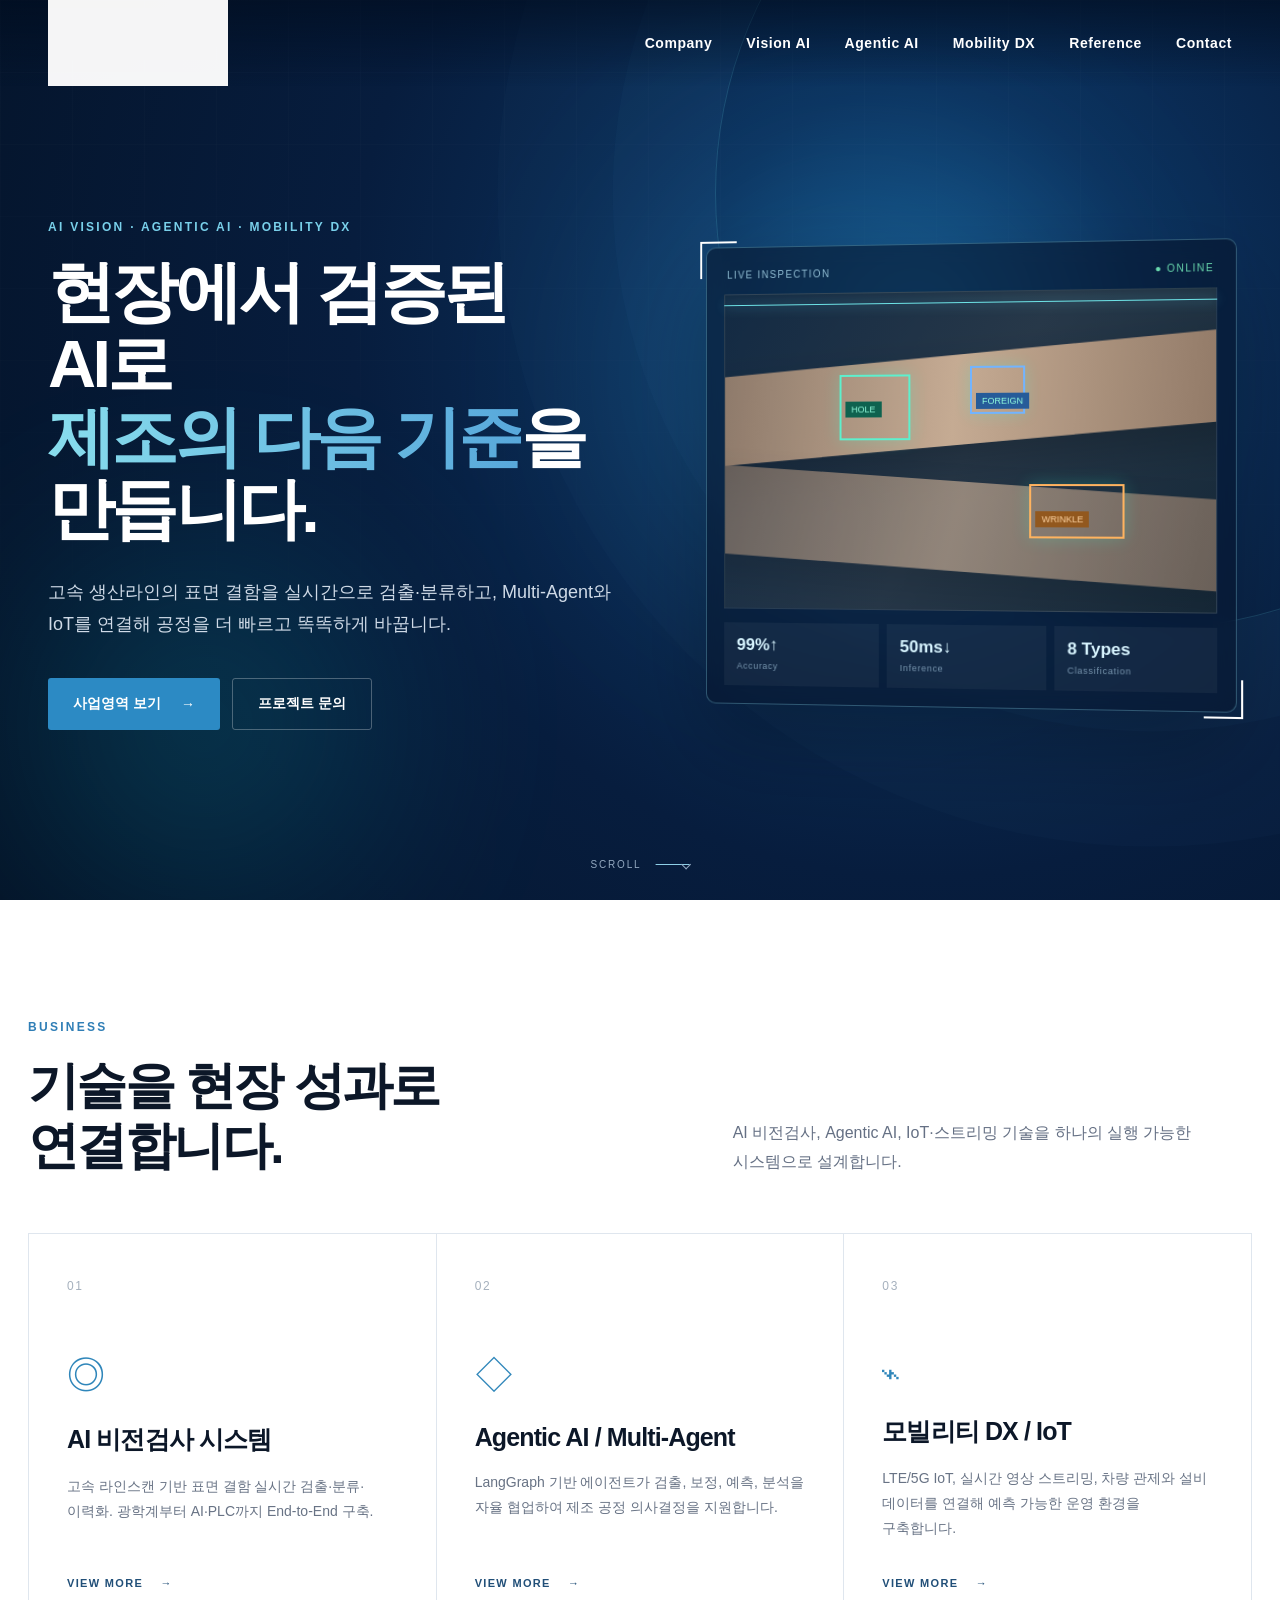
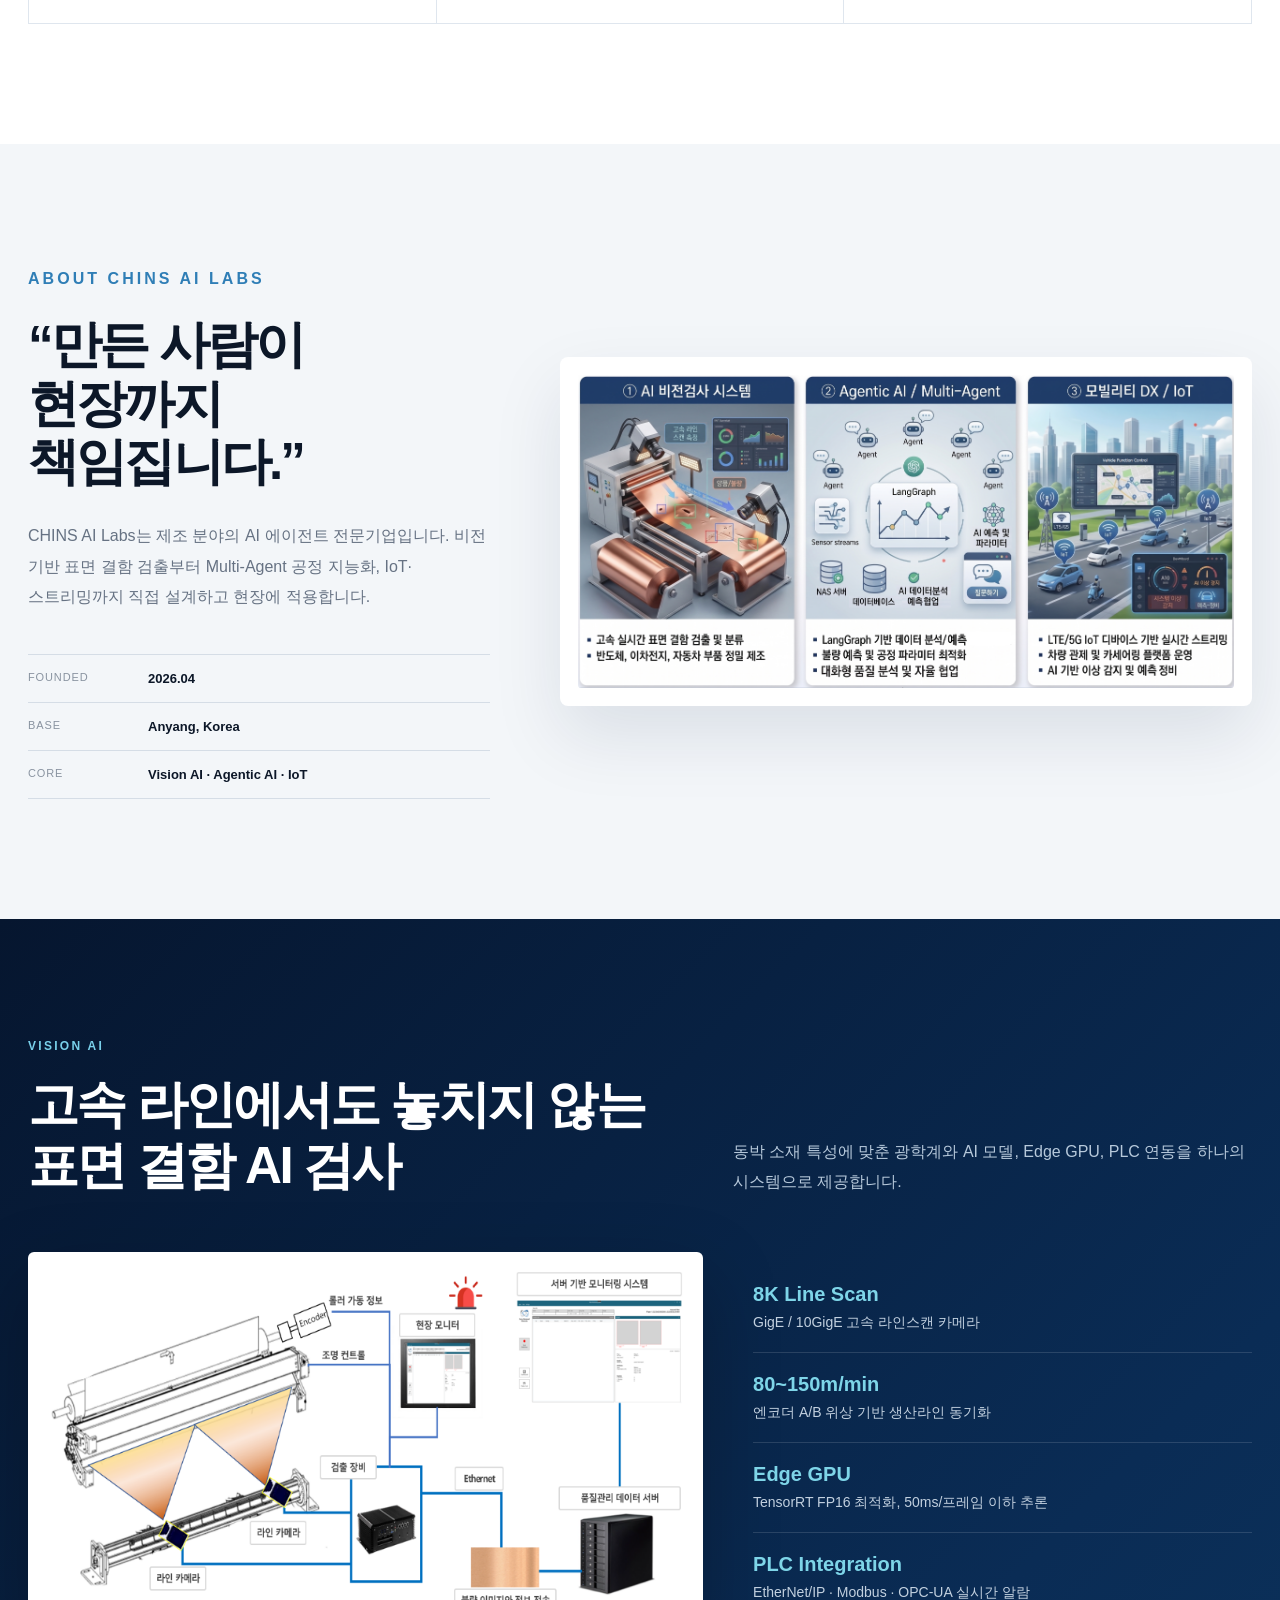
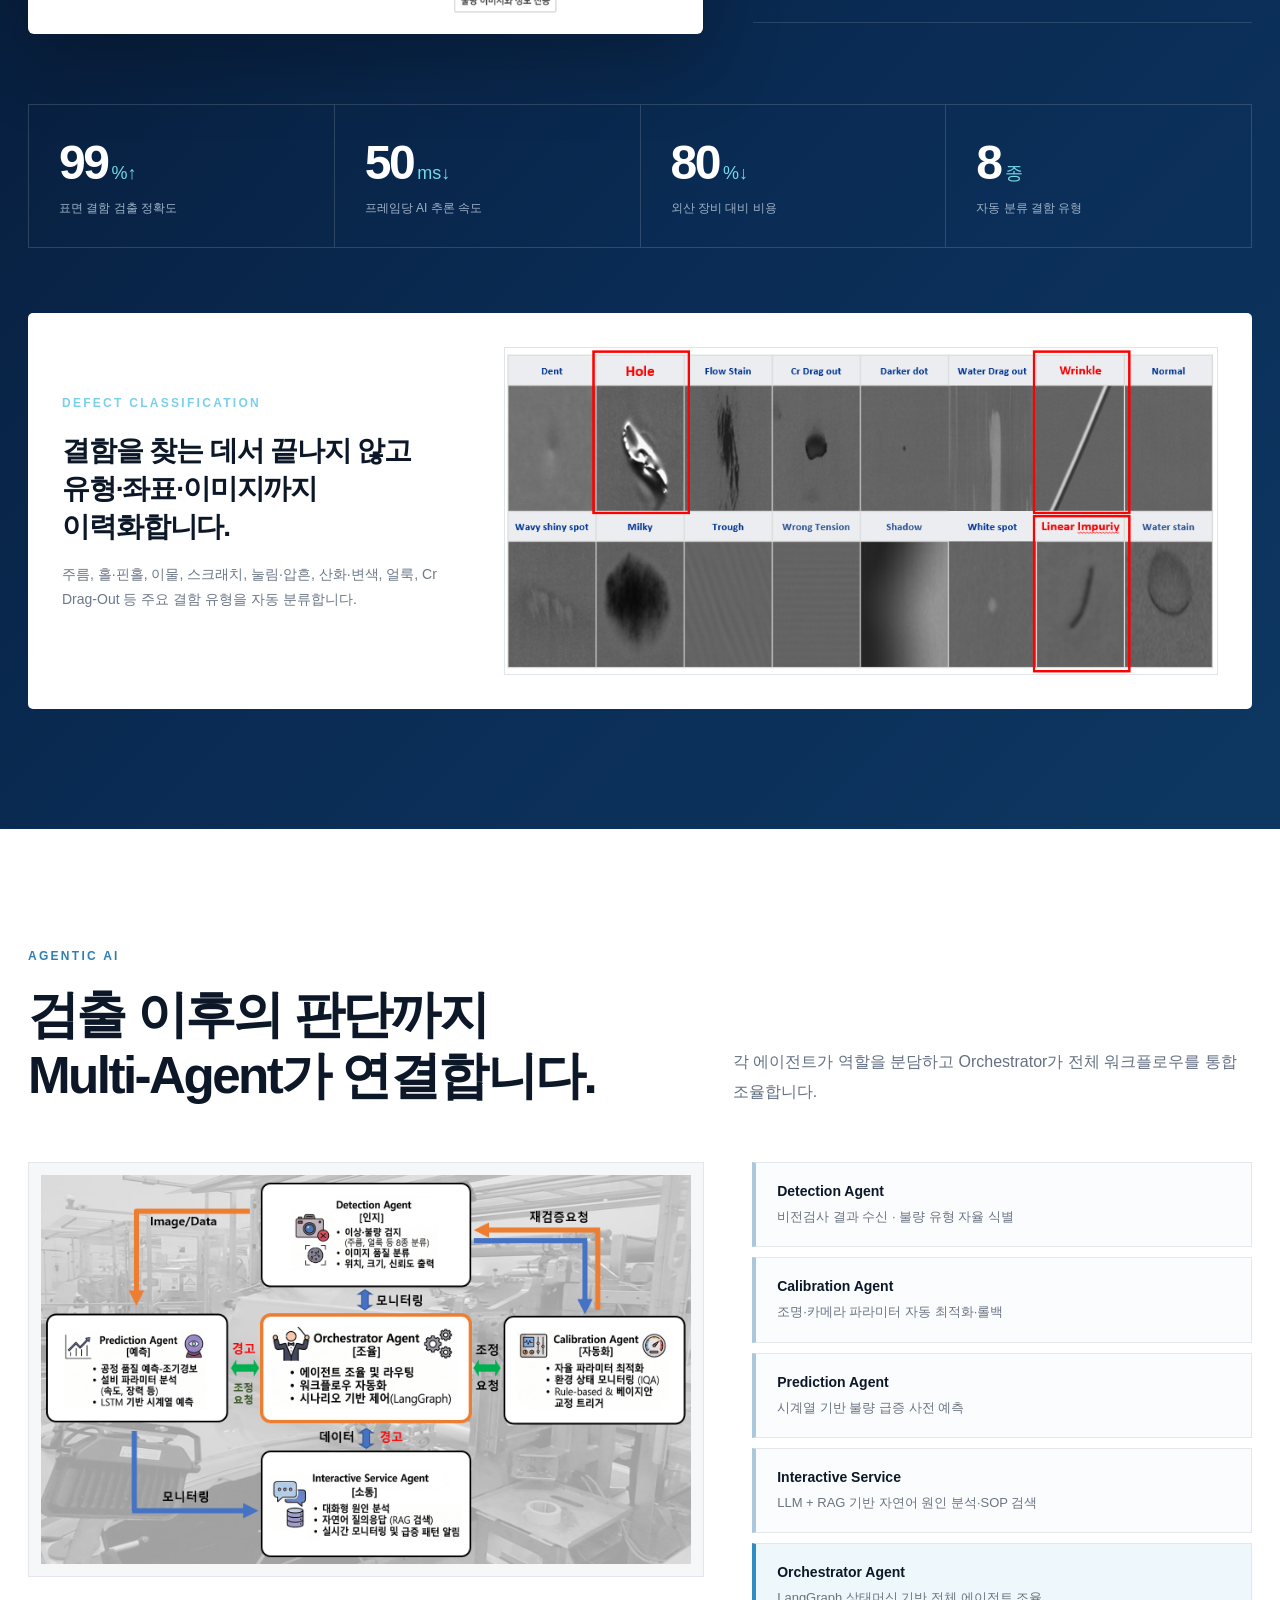
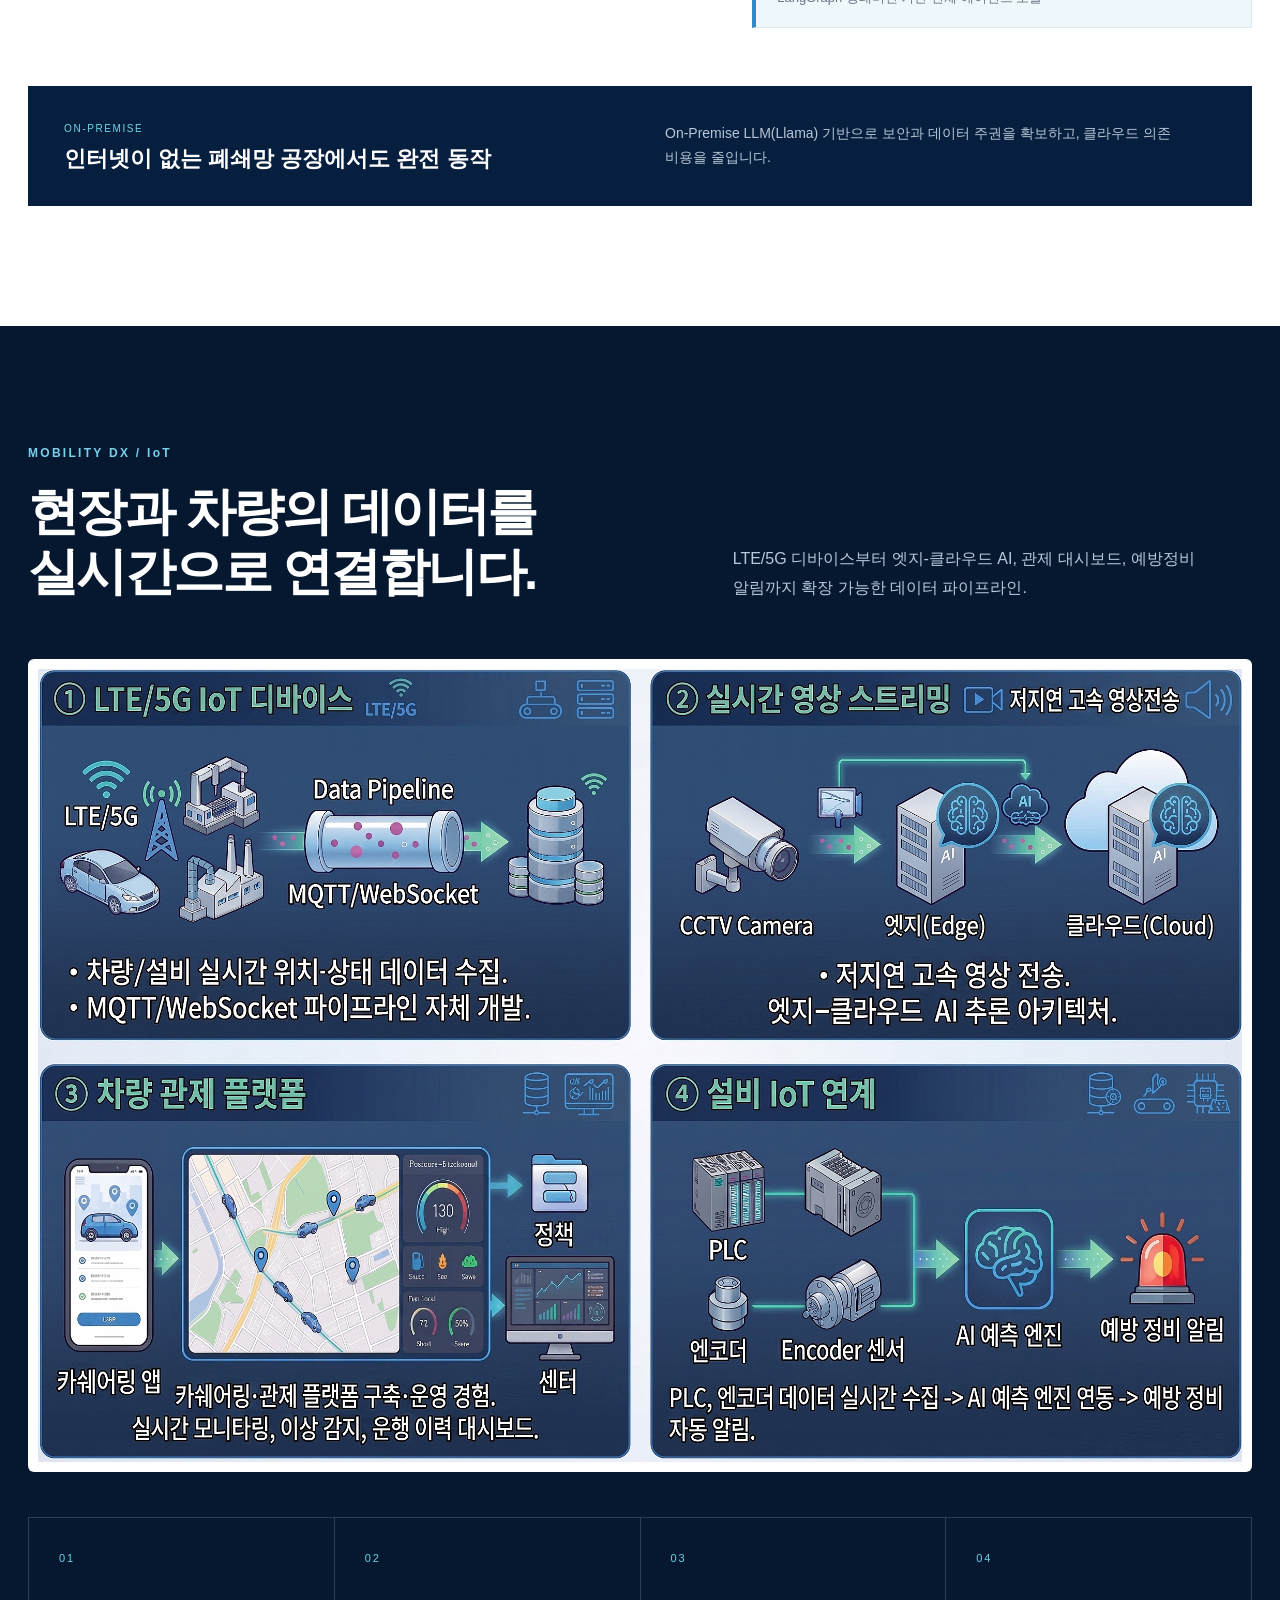
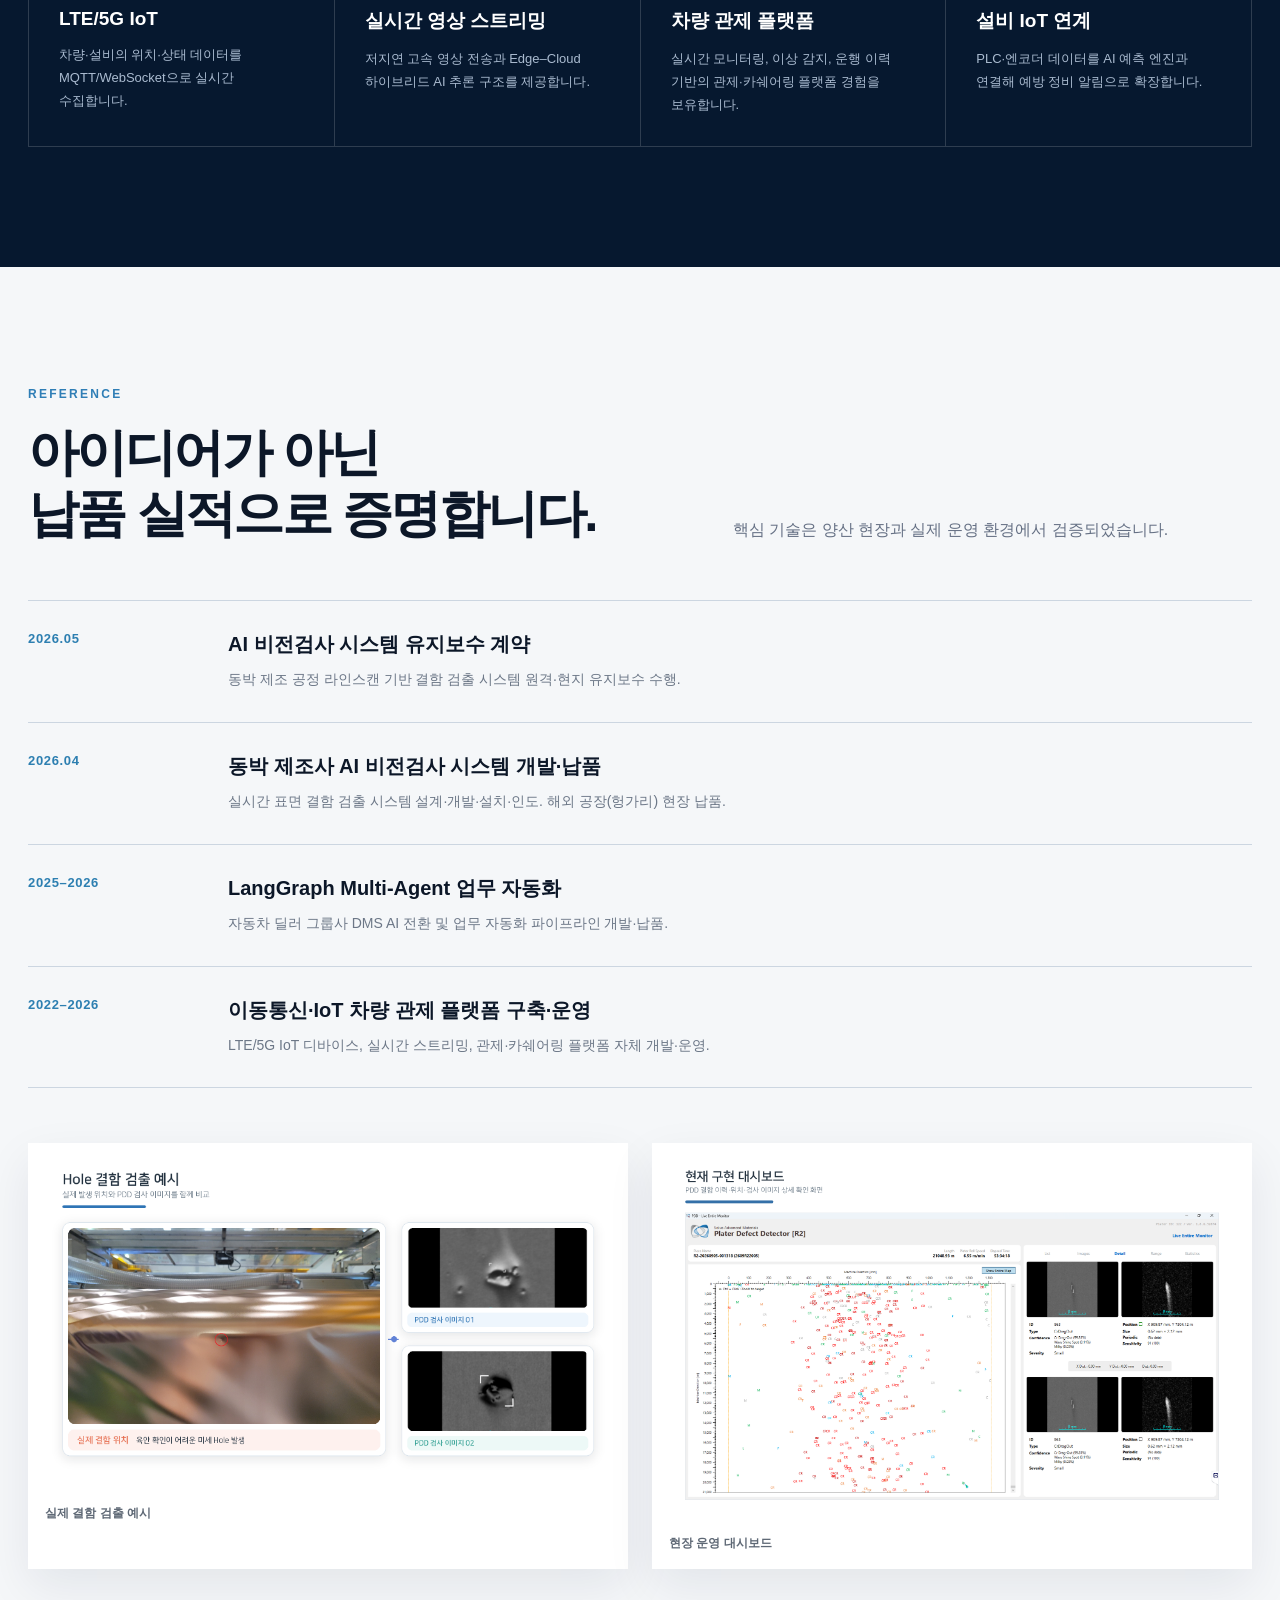
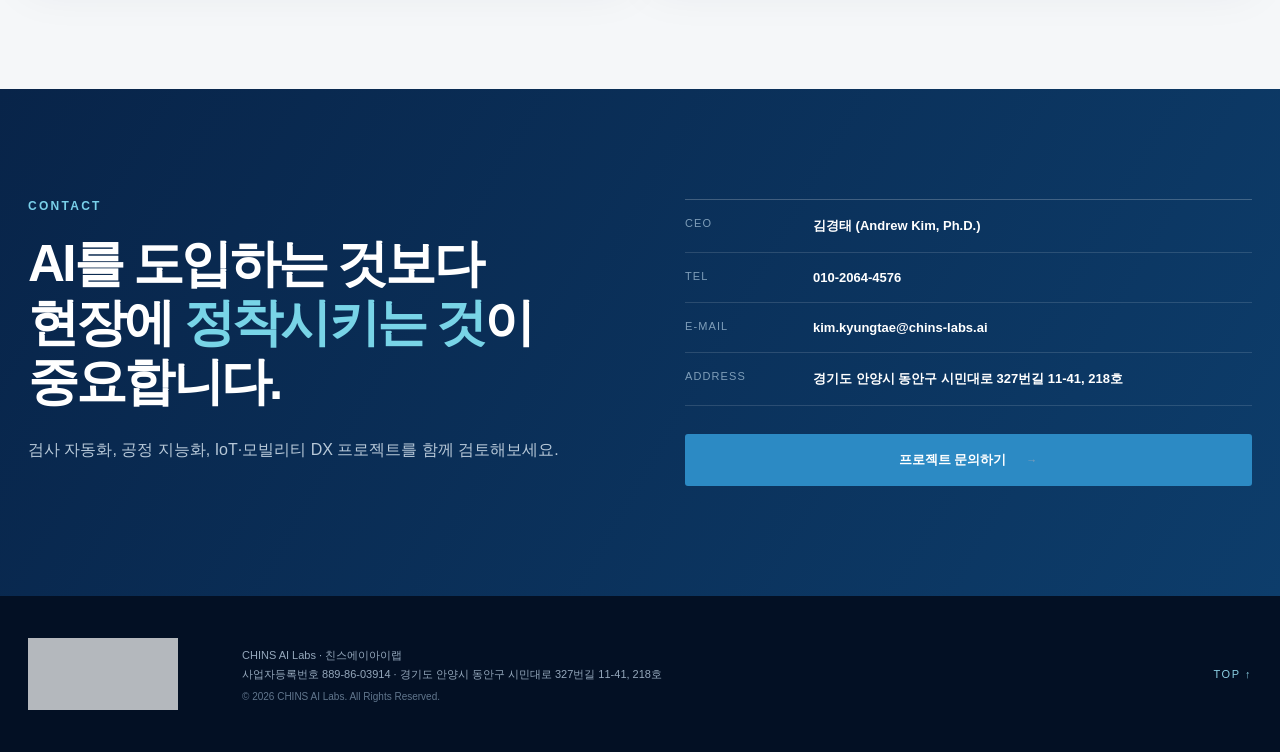
==== index.html @ f61113d0 "Add files via upload" ====
<!doctype html>
<html lang="ko">
<head>
  <meta charset="utf-8" />
  <meta name="viewport" content="width=device-width, initial-scale=1" />
  <meta name="description" content="CHINS AI Labs — AI 비전검사, Agentic AI, 모빌리티 DX 전문기업" />
  <title>CHINS AI Labs | Vision AI · Agentic AI · Mobility DX</title>
  <link rel="stylesheet" href="./styles.css" />
</head>
<body>
  <div class="scroll-progress" id="scrollProgress"></div>
  <header class="site-header" id="siteHeader">
    <div class="header-inner">
      <a href="#home" class="brand" aria-label="CHINS AI Labs home">
        <img src="./assets/logo.png" alt="CHINS AI Labs" />
      </a>
      <nav class="desktop-nav" aria-label="주요 메뉴">
        <a href="#company">Company</a>
        <a href="#vision">Vision AI</a>
        <a href="#agentic">Agentic AI</a>
        <a href="#mobility">Mobility DX</a>
        <a href="#reference">Reference</a>
        <a href="#contact">Contact</a>
      </nav>
      <button class="menu-toggle" id="menuToggle" aria-label="메뉴 열기" aria-expanded="false">
        <span></span><span></span><span></span>
      </button>
    </div>
    <div class="mobile-nav" id="mobileNav">
      <a href="#company">Company</a>
      <a href="#vision">Vision AI</a>
      <a href="#agentic">Agentic AI</a>
      <a href="#mobility">Mobility DX</a>
      <a href="#reference">Reference</a>
      <a href="#contact">Contact</a>
    </div>
  </header>

  <main>
    <section class="hero" id="home">
      <div class="hero-grid"></div>
      <div class="hero-glow glow-a"></div>
      <div class="hero-glow glow-b"></div>
      <div class="hero-inner">
        <div class="hero-copy reveal">
          <p class="eyebrow">AI VISION · AGENTIC AI · MOBILITY DX</p>
          <h1>현장에서 검증된 AI로<br><span>제조의 다음 기준</span>을 만듭니다.</h1>
          <p class="hero-desc">고속 생산라인의 표면 결함을 실시간으로 검출·분류하고, Multi-Agent와 IoT를 연결해 공정을 더 빠르고 똑똑하게 바꿉니다.</p>
          <div class="hero-actions">
            <a class="btn btn-primary" href="#business">사업영역 보기 <span>→</span></a>
            <a class="btn btn-ghost" href="#contact">프로젝트 문의</a>
          </div>
        </div>
        <div class="hero-visual reveal delay-1" aria-hidden="true">
          <div class="vision-frame">
            <div class="scan-line"></div>
            <div class="vf-top"><span>LIVE INSPECTION</span><span class="live-dot">● ONLINE</span></div>
            <div class="vf-canvas">
              <div class="material-strip strip-1"></div>
              <div class="material-strip strip-2"></div>
              <div class="defect-box box-a"><span>HOLE</span></div>
              <div class="defect-box box-b"><span>WRINKLE</span></div>
              <div class="defect-box box-c"><span>FOREIGN</span></div>
            </div>
            <div class="vf-bottom">
              <div><b>99%↑</b><span>Accuracy</span></div>
              <div><b>50ms↓</b><span>Inference</span></div>
              <div><b>8 Types</b><span>Classification</span></div>
            </div>
          </div>
        </div>
      </div>
      <a class="scroll-cue" href="#business"><span>SCROLL</span><i></i></a>
    </section>

    <section class="section business" id="business">
      <div class="section-head reveal">
        <div><p class="eyebrow dark">BUSINESS</p><h2>기술을 현장 성과로 연결합니다.</h2></div>
        <p>AI 비전검사, Agentic AI, IoT·스트리밍 기술을 하나의 실행 가능한 시스템으로 설계합니다.</p>
      </div>
      <div class="business-grid">
        <article class="business-card vision-card reveal">
          <span class="card-no">01</span>
          <div class="card-icon">◎</div>
          <h3>AI 비전검사 시스템</h3>
          <p>고속 라인스캔 기반 표면 결함 실시간 검출·분류·이력화. 광학계부터 AI·PLC까지 End-to-End 구축.</p>
          <a href="#vision">VIEW MORE <span>→</span></a>
        </article>
        <article class="business-card agent-card reveal delay-1">
          <span class="card-no">02</span>
          <div class="card-icon">◇</div>
          <h3>Agentic AI / Multi-Agent</h3>
          <p>LangGraph 기반 에이전트가 검출, 보정, 예측, 분석을 자율 협업하여 제조 공정 의사결정을 지원합니다.</p>
          <a href="#agentic">VIEW MORE <span>→</span></a>
        </article>
        <article class="business-card mobility-card reveal delay-2">
          <span class="card-no">03</span>
          <div class="card-icon">⌁</div>
          <h3>모빌리티 DX / IoT</h3>
          <p>LTE/5G IoT, 실시간 영상 스트리밍, 차량 관제와 설비 데이터를 연결해 예측 가능한 운영 환경을 구축합니다.</p>
          <a href="#mobility">VIEW MORE <span>→</span></a>
        </article>
      </div>
    </section>

    <section class="section company" id="company">
      <div class="company-layout">
        <div class="company-copy reveal">
          <p class="eyebrow dark">ABOUT CHINS AI LABS</p>
          <h2>“만든 사람이<br>현장까지 책임집니다.”</h2>
          <p>CHINS AI Labs는 제조 분야의 AI 에이전트 전문기업입니다. 비전 기반 표면 결함 검출부터 Multi-Agent 공정 지능화, IoT·스트리밍까지 직접 설계하고 현장에 적용합니다.</p>
          <div class="company-meta">
            <div><span>Founded</span><b>2026.04</b></div>
            <div><span>Base</span><b>Anyang, Korea</b></div>
            <div><span>Core</span><b>Vision AI · Agentic AI · IoT</b></div>
          </div>
        </div>
        <div class="company-image reveal delay-1">
          <img src="./assets/business-overview.png" alt="CHINS AI Labs 3대 사업 영역" />
        </div>
      </div>
    </section>

    <section class="section tech-section" id="vision">
      <div class="section-head light reveal">
        <div><p class="eyebrow">VISION AI</p><h2>고속 라인에서도 놓치지 않는<br>표면 결함 AI 검사</h2></div>
        <p>동박 소재 특성에 맞춘 광학계와 AI 모델, Edge GPU, PLC 연동을 하나의 시스템으로 제공합니다.</p>
      </div>
      <div class="vision-layout">
        <div class="tech-image reveal"><img src="./assets/vision-architecture.png" alt="AI 비전검사 시스템 구성도" /></div>
        <div class="tech-copy reveal delay-1">
          <ul class="feature-list">
            <li><b>8K Line Scan</b><span>GigE / 10GigE 고속 라인스캔 카메라</span></li>
            <li><b>80~150m/min</b><span>엔코더 A/B 위상 기반 생산라인 동기화</span></li>
            <li><b>Edge GPU</b><span>TensorRT FP16 최적화, 50ms/프레임 이하 추론</span></li>
            <li><b>PLC Integration</b><span>EtherNet/IP · Modbus · OPC-UA 실시간 알람</span></li>
          </ul>
        </div>
      </div>
      <div class="kpi-grid reveal">
        <div class="kpi"><strong data-count="99">99</strong><em>%↑</em><span>표면 결함 검출 정확도</span></div>
        <div class="kpi"><strong data-count="50">50</strong><em>ms↓</em><span>프레임당 AI 추론 속도</span></div>
        <div class="kpi"><strong data-count="80">80</strong><em>%↓</em><span>외산 장비 대비 비용</span></div>
        <div class="kpi"><strong data-count="8">8</strong><em>종</em><span>자동 분류 결함 유형</span></div>
      </div>
      <div class="defect-showcase reveal">
        <div class="defect-copy"><p class="eyebrow">DEFECT CLASSIFICATION</p><h3>결함을 찾는 데서 끝나지 않고<br>유형·좌표·이미지까지 이력화합니다.</h3><p>주름, 홀·핀홀, 이물, 스크래치, 눌림·압흔, 산화·변색, 얼룩, Cr Drag-Out 등 주요 결함 유형을 자동 분류합니다.</p></div>
        <img src="./assets/defect-types.png" alt="표면 결함 유형 샘플" />
      </div>
    </section>

    <section class="section agentic" id="agentic">
      <div class="section-head reveal">
        <div><p class="eyebrow dark">AGENTIC AI</p><h2>검출 이후의 판단까지<br>Multi-Agent가 연결합니다.</h2></div>
        <p>각 에이전트가 역할을 분담하고 Orchestrator가 전체 워크플로우를 통합 조율합니다.</p>
      </div>
      <div class="agent-layout">
        <div class="agent-diagram reveal"><img src="./assets/multi-agent.png" alt="Multi-Agent 시스템 구성도" /></div>
        <div class="agent-cards reveal delay-1">
          <div><span>Detection Agent</span><p>비전검사 결과 수신 · 불량 유형 자율 식별</p></div>
          <div><span>Calibration Agent</span><p>조명·카메라 파라미터 자동 최적화·롤백</p></div>
          <div><span>Prediction Agent</span><p>시계열 기반 불량 급증 사전 예측</p></div>
          <div><span>Interactive Service</span><p>LLM + RAG 기반 자연어 원인 분석·SOP 검색</p></div>
          <div class="accent"><span>Orchestrator Agent</span><p>LangGraph 상태머신 기반 전체 에이전트 조율</p></div>
        </div>
      </div>
      <div class="onprem reveal">
        <div><span class="badge">ON-PREMISE</span><h3>인터넷이 없는 폐쇄망 공장에서도 완전 동작</h3></div>
        <p>On-Premise LLM(Llama) 기반으로 보안과 데이터 주권을 확보하고, 클라우드 의존 비용을 줄입니다.</p>
      </div>
    </section>

    <section class="section mobility" id="mobility">
      <div class="section-head light reveal">
        <div><p class="eyebrow">MOBILITY DX / IoT</p><h2>현장과 차량의 데이터를<br>실시간으로 연결합니다.</h2></div>
        <p>LTE/5G 디바이스부터 엣지-클라우드 AI, 관제 대시보드, 예방정비 알림까지 확장 가능한 데이터 파이프라인.</p>
      </div>
      <div class="mobility-visual reveal"><img src="./assets/iot-mobility.png" alt="IoT 및 모빌리티 DX 기술" /></div>
      <div class="mobility-grid">
        <article class="reveal"><span>01</span><h3>LTE/5G IoT</h3><p>차량·설비의 위치·상태 데이터를 MQTT/WebSocket으로 실시간 수집합니다.</p></article>
        <article class="reveal delay-1"><span>02</span><h3>실시간 영상 스트리밍</h3><p>저지연 고속 영상 전송과 Edge–Cloud 하이브리드 AI 추론 구조를 제공합니다.</p></article>
        <article class="reveal delay-2"><span>03</span><h3>차량 관제 플랫폼</h3><p>실시간 모니터링, 이상 감지, 운행 이력 기반의 관제·카쉐어링 플랫폼 경험을 보유합니다.</p></article>
        <article class="reveal delay-3"><span>04</span><h3>설비 IoT 연계</h3><p>PLC·엔코더 데이터를 AI 예측 엔진과 연결해 예방 정비 알림으로 확장합니다.</p></article>
      </div>
    </section>

    <section class="section reference" id="reference">
      <div class="section-head reveal">
        <div><p class="eyebrow dark">REFERENCE</p><h2>아이디어가 아닌<br>납품 실적으로 증명합니다.</h2></div>
        <p>핵심 기술은 양산 현장과 실제 운영 환경에서 검증되었습니다.</p>
      </div>
      <div class="timeline reveal">
        <div class="timeline-item"><time>2026.05</time><div><h3>AI 비전검사 시스템 유지보수 계약</h3><p>동박 제조 공정 라인스캔 기반 결함 검출 시스템 원격·현지 유지보수 수행.</p></div></div>
        <div class="timeline-item"><time>2026.04</time><div><h3>동박 제조사 AI 비전검사 시스템 개발·납품</h3><p>실시간 표면 결함 검출 시스템 설계·개발·설치·인도. 해외 공장(헝가리) 현장 납품.</p></div></div>
        <div class="timeline-item"><time>2025–2026</time><div><h3>LangGraph Multi-Agent 업무 자동화</h3><p>자동차 딜러 그룹사 DMS AI 전환 및 업무 자동화 파이프라인 개발·납품.</p></div></div>
        <div class="timeline-item"><time>2022–2026</time><div><h3>이동통신·IoT 차량 관제 플랫폼 구축·운영</h3><p>LTE/5G IoT 디바이스, 실시간 스트리밍, 관제·카쉐어링 플랫폼 자체 개발·운영.</p></div></div>
      </div>
      <div class="proof-gallery reveal">
        <figure><img src="./assets/hole-detection.png" alt="Hole 결함 검출 예시" /><figcaption>실제 결함 검출 예시</figcaption></figure>
        <figure><img src="./assets/inspection-dashboard.png" alt="AI 비전검사 대시보드" /><figcaption>현장 운영 대시보드</figcaption></figure>
      </div>
    </section>

    <section class="contact" id="contact">
      <div class="contact-inner reveal">
        <div class="contact-lead">
          <p class="eyebrow">CONTACT</p>
          <h2>AI를 도입하는 것보다<br>현장에 <span>정착시키는 것</span>이 중요합니다.</h2>
          <p>검사 자동화, 공정 지능화, IoT·모빌리티 DX 프로젝트를 함께 검토해보세요.</p>
        </div>
        <div class="contact-card">
          <div><span>CEO</span><b>김경태 (Andrew Kim, Ph.D.)</b></div>
          <div><span>Tel</span><a href="tel:01020644576">010-2064-4576</a></div>
          <div><span>E-mail</span><a href="mailto:kim.kyungtae@chins-labs.ai">kim.kyungtae@chins-labs.ai</a></div>
          <div><span>Address</span><b>경기도 안양시 동안구 시민대로 327번길 11-41, 218호</b></div>
          <a class="btn btn-primary contact-btn" href="mailto:kim.kyungtae@chins-labs.ai?subject=CHINS AI Labs 프로젝트 문의">프로젝트 문의하기 <span>→</span></a>
        </div>
      </div>
    </section>
  </main>

  <footer class="footer">
    <div class="footer-inner">
      <img src="./assets/logo.png" alt="CHINS AI Labs" />
      <div class="footer-copy">
        <p>CHINS AI Labs · 친스에이아이랩</p>
        <p>사업자등록번호 889-86-03914 · 경기도 안양시 동안구 시민대로 327번길 11-41, 218호</p>
        <small>© 2026 CHINS AI Labs. All Rights Reserved.</small>
      </div>
      <a href="#home" class="top-link">TOP ↑</a>
    </div>
  </footer>

  <script src="./script.js"></script>
</body>
</html>
---- styles.css ----
:root{
  --navy:#071c3d; --navy2:#0a2854; --blue:#1d6fb4; --sky:#4fa6d5;
  --cyan:#6ed2e0; --ink:#0c1728; --muted:#657084; --line:#dfe6ee;
  --paper:#f5f7fa; --white:#fff; --max:1240px;
}
*{box-sizing:border-box} html{scroll-behavior:smooth} body{margin:0;font-family:Inter,"Pretendard","Noto Sans KR","Malgun Gothic",Arial,sans-serif;color:var(--ink);background:white;word-break:keep-all} a{color:inherit;text-decoration:none} img{display:block;max-width:100%} button{font:inherit}
.scroll-progress{position:fixed;z-index:9999;top:0;left:0;height:3px;width:0;background:linear-gradient(90deg,var(--sky),var(--cyan));}
.site-header{position:fixed;z-index:1000;top:0;left:0;right:0;height:86px;color:white;transition:.35s ease;background:linear-gradient(180deg,rgba(0,12,30,.66),transparent)}
.site-header.scrolled{height:72px;background:rgba(5,20,43,.94);backdrop-filter:blur(14px);box-shadow:0 8px 35px rgba(0,0,0,.12)}
.header-inner{height:100%;max-width:var(--max);margin:auto;padding:0 28px;display:flex;align-items:center;justify-content:space-between}
.brand{width:190px;height:56px;display:flex;align-items:center}.brand img{width:180px;filter:brightness(0) invert(1);opacity:.96}.desktop-nav{display:flex;gap:34px;align-items:center}.desktop-nav a{font-size:14px;font-weight:700;letter-spacing:.04em;position:relative;padding:28px 0}.desktop-nav a:after{content:"";position:absolute;left:0;right:100%;bottom:17px;height:2px;background:var(--cyan);transition:.25s}.desktop-nav a:hover:after{right:0}.menu-toggle{display:none;background:none;border:0;padding:10px;cursor:pointer}.menu-toggle span{display:block;width:25px;height:2px;background:white;margin:5px}.mobile-nav{display:none}
.hero{min-height:100vh;position:relative;overflow:hidden;background:radial-gradient(circle at 72% 34%,#124f84 0,#0b315d 20%,#071d3e 52%,#041328 100%);color:white;display:flex;align-items:center}
.hero-grid{position:absolute;inset:0;opacity:.12;background-image:linear-gradient(rgba(255,255,255,.13) 1px,transparent 1px),linear-gradient(90deg,rgba(255,255,255,.13) 1px,transparent 1px);background-size:72px 72px;mask-image:linear-gradient(to bottom,black,transparent 86%)}
.hero:after{content:"";position:absolute;width:68vw;height:68vw;border:1px solid rgba(95,198,221,.2);border-radius:50%;right:-24vw;top:-19vw;box-shadow:0 0 0 8vw rgba(77,158,209,.03),0 0 0 17vw rgba(77,158,209,.025)}
.hero-glow{position:absolute;border-radius:50%;filter:blur(10px);opacity:.25}.glow-a{width:420px;height:420px;background:#2d99ce;right:16%;top:18%;filter:blur(120px)}.glow-b{width:280px;height:280px;background:#10cdd1;left:5%;bottom:4%;filter:blur(120px)}
.hero-inner{position:relative;z-index:3;width:100%;max-width:var(--max);margin:auto;padding:150px 28px 100px;display:grid;grid-template-columns:1.05fr .95fr;gap:64px;align-items:center}
.eyebrow{font-size:12px;font-weight:800;letter-spacing:.19em;color:#79d0ea;margin:0 0 22px}.eyebrow.dark{color:#2f7eb6}.hero h1{font-size:clamp(44px,5.2vw,76px);line-height:1.09;letter-spacing:-.055em;margin:0;font-weight:800}.hero h1 span{background:linear-gradient(90deg,#88dded,#58a8db);-webkit-background-clip:text;color:transparent}.hero-desc{max-width:650px;font-size:18px;line-height:1.8;color:#cfdae7;margin:30px 0 38px}.hero-actions{display:flex;gap:12px;flex-wrap:wrap}.btn{min-height:52px;padding:0 25px;display:inline-flex;align-items:center;justify-content:center;gap:20px;font-weight:700;font-size:14px;border-radius:3px;transition:.25s}.btn-primary{background:#2c8ac4;color:white}.btn-primary:hover{background:#45a9d2;transform:translateY(-2px)}.btn-ghost{border:1px solid rgba(255,255,255,.28);color:white}.btn-ghost:hover{background:rgba(255,255,255,.08)}
.vision-frame{border:1px solid rgba(134,215,235,.32);background:rgba(4,18,39,.55);box-shadow:0 40px 90px rgba(0,0,0,.24);backdrop-filter:blur(10px);border-radius:10px;padding:18px;transform:perspective(900px) rotateY(-4deg);position:relative}.vision-frame:before,.vision-frame:after{content:"";position:absolute;width:36px;height:36px;border-color:#7ed8e8}.vision-frame:before{left:-7px;top:-7px;border-left:2px solid;border-top:2px solid}.vision-frame:after{right:-7px;bottom:-7px;border-right:2px solid;border-bottom:2px solid}.vf-top{display:flex;justify-content:space-between;font-size:10px;letter-spacing:.14em;color:#91bed4;padding:4px 3px 14px}.live-dot{color:#69daae}.vf-canvas{height:320px;border:1px solid rgba(255,255,255,.08);position:relative;overflow:hidden;background:linear-gradient(120deg,#132a43,#273849 50%,#172a3a)}.material-strip{position:absolute;left:-8%;right:-8%;height:90px;background:linear-gradient(100deg,#8c705c,#d0a986 48%,#937158);filter:saturate(.68);box-shadow:0 20px 45px rgba(0,0,0,.2)}.strip-1{top:62px;transform:rotate(-5deg)}.strip-2{top:190px;transform:rotate(4deg);opacity:.68}.defect-box{position:absolute;border:2px solid #5df0cd;color:#94ffdf;font-size:9px;padding:28px 4px 4px;box-shadow:0 0 16px rgba(45,255,210,.22)}.defect-box span{background:#0e624f;padding:3px 6px}.box-a{left:24%;top:82px;width:72px;height:66px}.box-b{right:18%;top:192px;width:94px;height:54px;border-color:#ffb35f;color:#ffd5a3}.box-b span{background:#92581e}.box-c{right:38%;top:74px;width:55px;height:48px;border-color:#72b4ff}.box-c span{background:#265b99}.scan-line{position:absolute;z-index:2;left:18px;right:18px;top:58px;height:1px;background:#6de3e6;box-shadow:0 0 12px #69dff2;animation:scan 3.6s linear infinite}.vf-bottom{display:grid;grid-template-columns:repeat(3,1fr);gap:8px;padding-top:14px}.vf-bottom div{background:rgba(255,255,255,.045);padding:13px}.vf-bottom b{display:block;font-size:17px;color:#d8f5ff}.vf-bottom span{font-size:9px;letter-spacing:.08em;color:#7895ae}@keyframes scan{0%{transform:translateY(15px);opacity:.3}50%{opacity:1}100%{transform:translateY(295px);opacity:.3}}
.scroll-cue{position:absolute;bottom:30px;left:50%;transform:translateX(-50%);z-index:3;display:flex;align-items:center;gap:14px;font-size:10px;letter-spacing:.18em;color:#94a9c1}.scroll-cue i{display:block;width:34px;height:1px;background:#8ecfe7;position:relative}.scroll-cue i:after{content:"";position:absolute;right:0;top:-3px;width:6px;height:6px;border-right:1px solid;border-bottom:1px solid;transform:rotate(45deg)}
.section{padding:120px 28px}.section-head{max-width:var(--max);margin:0 auto 56px;display:grid;grid-template-columns:1.1fr .9fr;gap:70px;align-items:end}.section-head h2{font-size:clamp(34px,4vw,54px);line-height:1.18;letter-spacing:-.05em;margin:0}.section-head>p{color:var(--muted);line-height:1.85;font-size:16px;margin:0}.section-head.light h2,.section-head.light>p{color:white}.section-head.light>p{color:#b7c9db}
.business{background:#fff}.business-grid{max-width:var(--max);margin:auto;display:grid;grid-template-columns:repeat(3,1fr);border-top:1px solid var(--line);border-left:1px solid var(--line)}.business-card{position:relative;min-height:390px;padding:42px 38px;border-right:1px solid var(--line);border-bottom:1px solid var(--line);transition:.35s;background:white;overflow:hidden}.business-card:after{content:"";position:absolute;inset:auto 0 0;height:5px;background:linear-gradient(90deg,var(--navy2),var(--sky));transform:scaleX(0);transform-origin:left;transition:.35s}.business-card:hover{transform:translateY(-8px);box-shadow:0 24px 50px rgba(9,33,64,.12);z-index:2}.business-card:hover:after{transform:scaleX(1)}.card-no{font-size:12px;color:#a5b0bd;letter-spacing:.14em}.card-icon{font-size:38px;color:#2f86ba;margin:56px 0 22px}.business-card h3{font-size:25px;letter-spacing:-.035em;margin:0 0 18px}.business-card p{font-size:14px;line-height:1.8;color:#687385;min-height:76px}.business-card a{position:absolute;left:38px;bottom:34px;font-size:11px;font-weight:800;letter-spacing:.12em;color:#214f78}.business-card a span{margin-left:13px}
.company{background:#f3f6f9}.company-layout{max-width:var(--max);margin:auto;display:grid;grid-template-columns:.8fr 1.2fr;gap:70px;align-items:center}.company-copy h2{font-size:clamp(38px,4vw,57px);line-height:1.14;letter-spacing:-.055em;margin:0 0 30px}.company-copy>p{font-size:16px;color:#667283;line-height:1.9}.company-meta{margin-top:42px;border-top:1px solid #d5dde6}.company-meta div{display:grid;grid-template-columns:110px 1fr;padding:16px 0;border-bottom:1px solid #d5dde6;gap:10px}.company-meta span{font-size:11px;color:#8993a0;text-transform:uppercase;letter-spacing:.08em}.company-meta b{font-size:13px}.company-image{background:#fff;box-shadow:0 30px 70px rgba(12,34,66,.1);padding:18px;border-radius:8px}.company-image img{width:100%;border-radius:3px}
.tech-section{background:linear-gradient(135deg,#06162f,#0a2c55 60%,#0d3761);color:white}.vision-layout{max-width:var(--max);margin:auto;display:grid;grid-template-columns:1.15fr .85fr;gap:50px;align-items:center}.tech-image{background:white;padding:12px;border-radius:6px;box-shadow:0 28px 75px rgba(0,0,0,.25)}.feature-list{list-style:none;padding:0;margin:0}.feature-list li{padding:20px 0;border-bottom:1px solid rgba(255,255,255,.13)}.feature-list b{display:block;color:#7ed5e8;font-size:20px;margin-bottom:7px}.feature-list span{color:#c2d0df;font-size:14px}.kpi-grid{max-width:var(--max);margin:70px auto 0;display:grid;grid-template-columns:repeat(4,1fr);border-top:1px solid rgba(255,255,255,.15);border-left:1px solid rgba(255,255,255,.15)}.kpi{padding:30px;border-right:1px solid rgba(255,255,255,.15);border-bottom:1px solid rgba(255,255,255,.15)}.kpi strong{font-size:48px;letter-spacing:-.05em}.kpi em{font-style:normal;color:#73d9e7;font-size:18px;margin-left:4px}.kpi span{display:block;margin-top:10px;color:#9fb2c8;font-size:12px}.defect-showcase{max-width:var(--max);margin:65px auto 0;padding:34px;background:#fff;color:var(--ink);display:grid;grid-template-columns:.72fr 1.28fr;gap:40px;align-items:center;border-radius:5px}.defect-copy h3{font-size:28px;line-height:1.35;letter-spacing:-.04em;margin:0 0 16px}.defect-copy>p:last-child{font-size:14px;line-height:1.8;color:#6d7888}.defect-showcase img{border:1px solid #e0e5ec}
.agentic{background:#fff}.agent-layout{max-width:var(--max);margin:auto;display:grid;grid-template-columns:1.15fr .85fr;gap:48px;align-items:start}.agent-diagram{padding:12px;background:#f5f7f9;border:1px solid #e3e7ed}.agent-cards{display:grid;gap:10px}.agent-cards div{padding:19px 21px;border:1px solid #e2e7ed;border-left:4px solid #aac7db;background:#fbfcfd}.agent-cards div.accent{border-left-color:#2e8dc5;background:#eef7fb}.agent-cards span{font-weight:800;font-size:14px}.agent-cards p{margin:7px 0 0;color:#6a7483;font-size:13px;line-height:1.55}.onprem{max-width:var(--max);margin:58px auto 0;padding:32px 36px;background:#071f3f;color:white;display:grid;grid-template-columns:1fr 1fr;gap:50px;align-items:center}.onprem .badge{font-size:10px;letter-spacing:.16em;color:#70d5e6}.onprem h3{font-size:22px;margin:8px 0 0}.onprem p{color:#b8c7d7;line-height:1.7;font-size:14px;margin:0}
.mobility{background:#06182f;color:white}.mobility-visual{max-width:var(--max);margin:0 auto 45px;background:#fff;padding:10px;border-radius:6px}.mobility-grid{max-width:var(--max);margin:auto;display:grid;grid-template-columns:repeat(4,1fr);border-top:1px solid rgba(255,255,255,.16);border-left:1px solid rgba(255,255,255,.16)}.mobility-grid article{padding:30px;border-right:1px solid rgba(255,255,255,.16);border-bottom:1px solid rgba(255,255,255,.16);min-height:220px}.mobility-grid article>span{font-size:11px;color:#69d1e5;letter-spacing:.16em}.mobility-grid h3{font-size:19px;margin:42px 0 14px}.mobility-grid p{font-size:13px;color:#aabbd0;line-height:1.75;margin:0}
.reference{background:#f5f7f9}.timeline{max-width:var(--max);margin:auto;border-top:1px solid #ccd6e1}.timeline-item{display:grid;grid-template-columns:160px 1fr;gap:40px;padding:30px 0;border-bottom:1px solid #ccd6e1}.timeline-item time{font-size:13px;font-weight:800;color:#2d7fb1;letter-spacing:.05em}.timeline-item h3{margin:0 0 10px;font-size:20px}.timeline-item p{margin:0;color:#6c7787;line-height:1.7;font-size:14px}.proof-gallery{max-width:var(--max);margin:55px auto 0;display:grid;grid-template-columns:1fr 1fr;gap:24px}.proof-gallery figure{margin:0;background:white;padding:12px;box-shadow:0 18px 45px rgba(9,31,60,.08)}.proof-gallery figcaption{padding:14px 5px 5px;font-size:12px;color:#5e6875;font-weight:700}
.contact{padding:110px 28px;background:linear-gradient(120deg,#082449,#0d3d6b);color:white}.contact-inner{max-width:var(--max);margin:auto;display:grid;grid-template-columns:1fr 1fr;gap:90px;align-items:start}.contact-lead h2{font-size:clamp(36px,4vw,58px);line-height:1.15;letter-spacing:-.055em;margin:0 0 24px}.contact-lead h2 span{color:#78d4e7}.contact-lead>p:last-child{color:#b7c8d8;line-height:1.8}.contact-card{border-top:1px solid rgba(255,255,255,.22)}.contact-card>div{display:grid;grid-template-columns:110px 1fr;gap:18px;padding:17px 0;border-bottom:1px solid rgba(255,255,255,.13)}.contact-card span{font-size:11px;color:#7f9eb9;text-transform:uppercase;letter-spacing:.1em}.contact-card b,.contact-card a{font-size:13px;font-weight:600}.contact-btn{margin-top:28px;width:100%}
.footer{background:#031024;color:#95a8bc;padding:42px 28px}.footer-inner{max-width:var(--max);margin:auto;display:grid;grid-template-columns:180px 1fr auto;gap:34px;align-items:center}.footer img{width:150px;filter:brightness(0) invert(1);opacity:.7}.footer-copy p{font-size:11px;margin:4px 0}.footer-copy small{font-size:10px;color:#61768d}.top-link{font-size:11px;letter-spacing:.14em;color:#8bcfe2}
.reveal{opacity:0;transform:translateY(22px);transition:opacity .75s ease,transform .75s ease}.reveal.in-view{opacity:1;transform:none}.delay-1{transition-delay:.12s}.delay-2{transition-delay:.22s}.delay-3{transition-delay:.32s}
@media(max-width:1024px){.desktop-nav{gap:18px}.desktop-nav a{font-size:12px}.hero-inner{grid-template-columns:1fr;gap:50px}.hero-visual{max-width:680px}.business-grid{grid-template-columns:1fr}.business-card{min-height:270px}.company-layout,.vision-layout,.agent-layout,.contact-inner{grid-template-columns:1fr}.section-head{grid-template-columns:1fr;gap:20px}.mobility-grid{grid-template-columns:1fr 1fr}.kpi-grid{grid-template-columns:1fr 1fr}.defect-showcase{grid-template-columns:1fr}.onprem{grid-template-columns:1fr}.proof-gallery{grid-template-columns:1fr}}
@media(max-width:760px){.site-header{height:70px}.header-inner{padding:0 18px}.brand{width:145px}.brand img{width:140px}.desktop-nav{display:none}.menu-toggle{display:block}.mobile-nav{position:absolute;top:70px;left:0;right:0;background:#071b39;padding:10px 20px 22px;display:grid;gap:0;transform:translateY(-130%);opacity:0;pointer-events:none;transition:.28s}.mobile-nav.open{transform:none;opacity:1;pointer-events:auto}.mobile-nav a{padding:14px 5px;border-bottom:1px solid rgba(255,255,255,.09);font-weight:700;font-size:13px}.hero-inner{padding:120px 18px 90px}.hero h1{font-size:42px}.hero-desc{font-size:15px}.vf-canvas{height:240px}.section{padding:82px 18px}.section-head{margin-bottom:36px}.section-head h2{font-size:36px}.business-card{padding:32px 28px}.company-layout{gap:38px}.company-copy h2{font-size:39px}.company-meta div{grid-template-columns:86px 1fr}.kpi strong{font-size:36px}.kpi{padding:22px 18px}.mobility-grid{grid-template-columns:1fr}.timeline-item{grid-template-columns:1fr;gap:9px}.contact{padding:82px 18px}.contact-inner{gap:45px}.contact-card>div{grid-template-columns:82px 1fr}.footer-inner{grid-template-columns:1fr}.footer img{width:130px}.top-link{justify-self:start}.scroll-cue{display:none}}
@media(max-width:460px){.hero h1{font-size:36px}.hero-actions .btn{width:100%}.vf-canvas{height:210px}.kpi-grid{grid-template-columns:1fr}.proof-gallery{gap:14px}.contact-lead h2{font-size:35px}}
@media(prefers-reduced-motion:reduce){html{scroll-behavior:auto}.scan-line{animation:none}.reveal{opacity:1;transform:none;transition:none}}
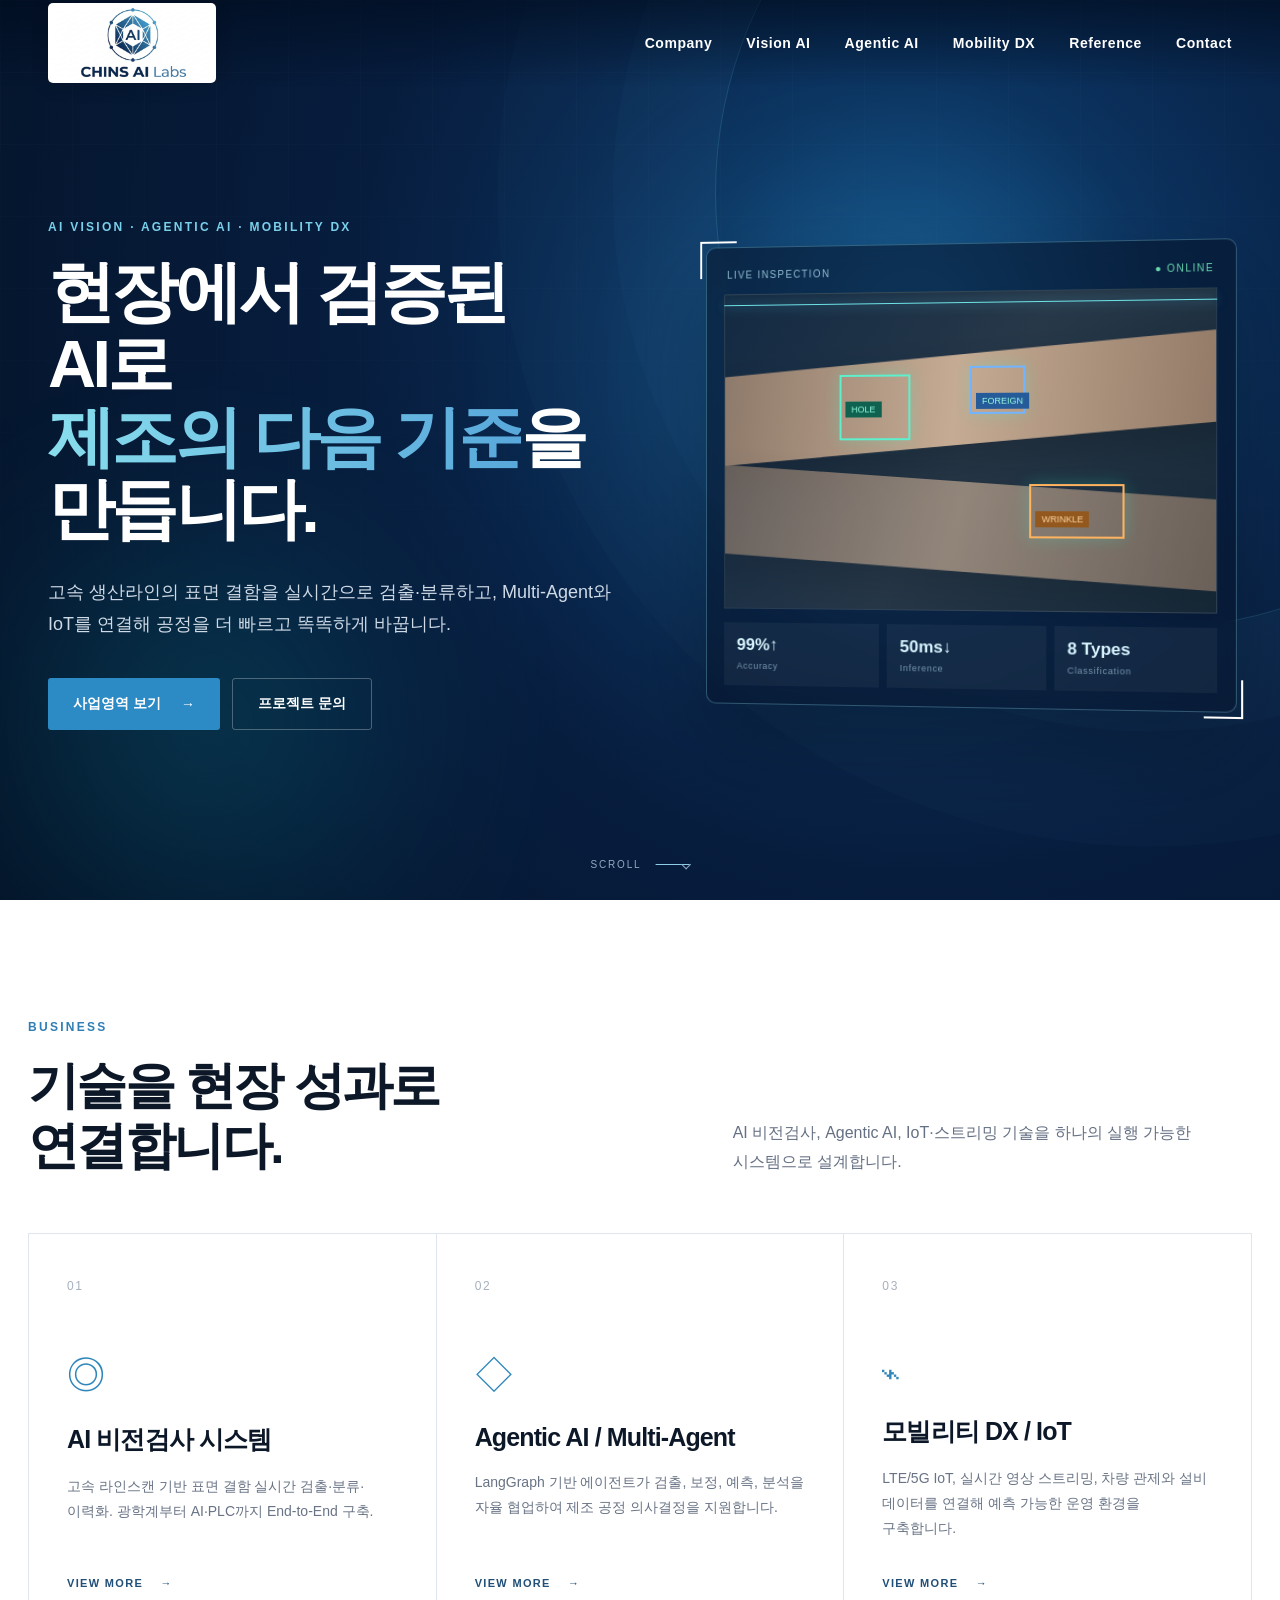
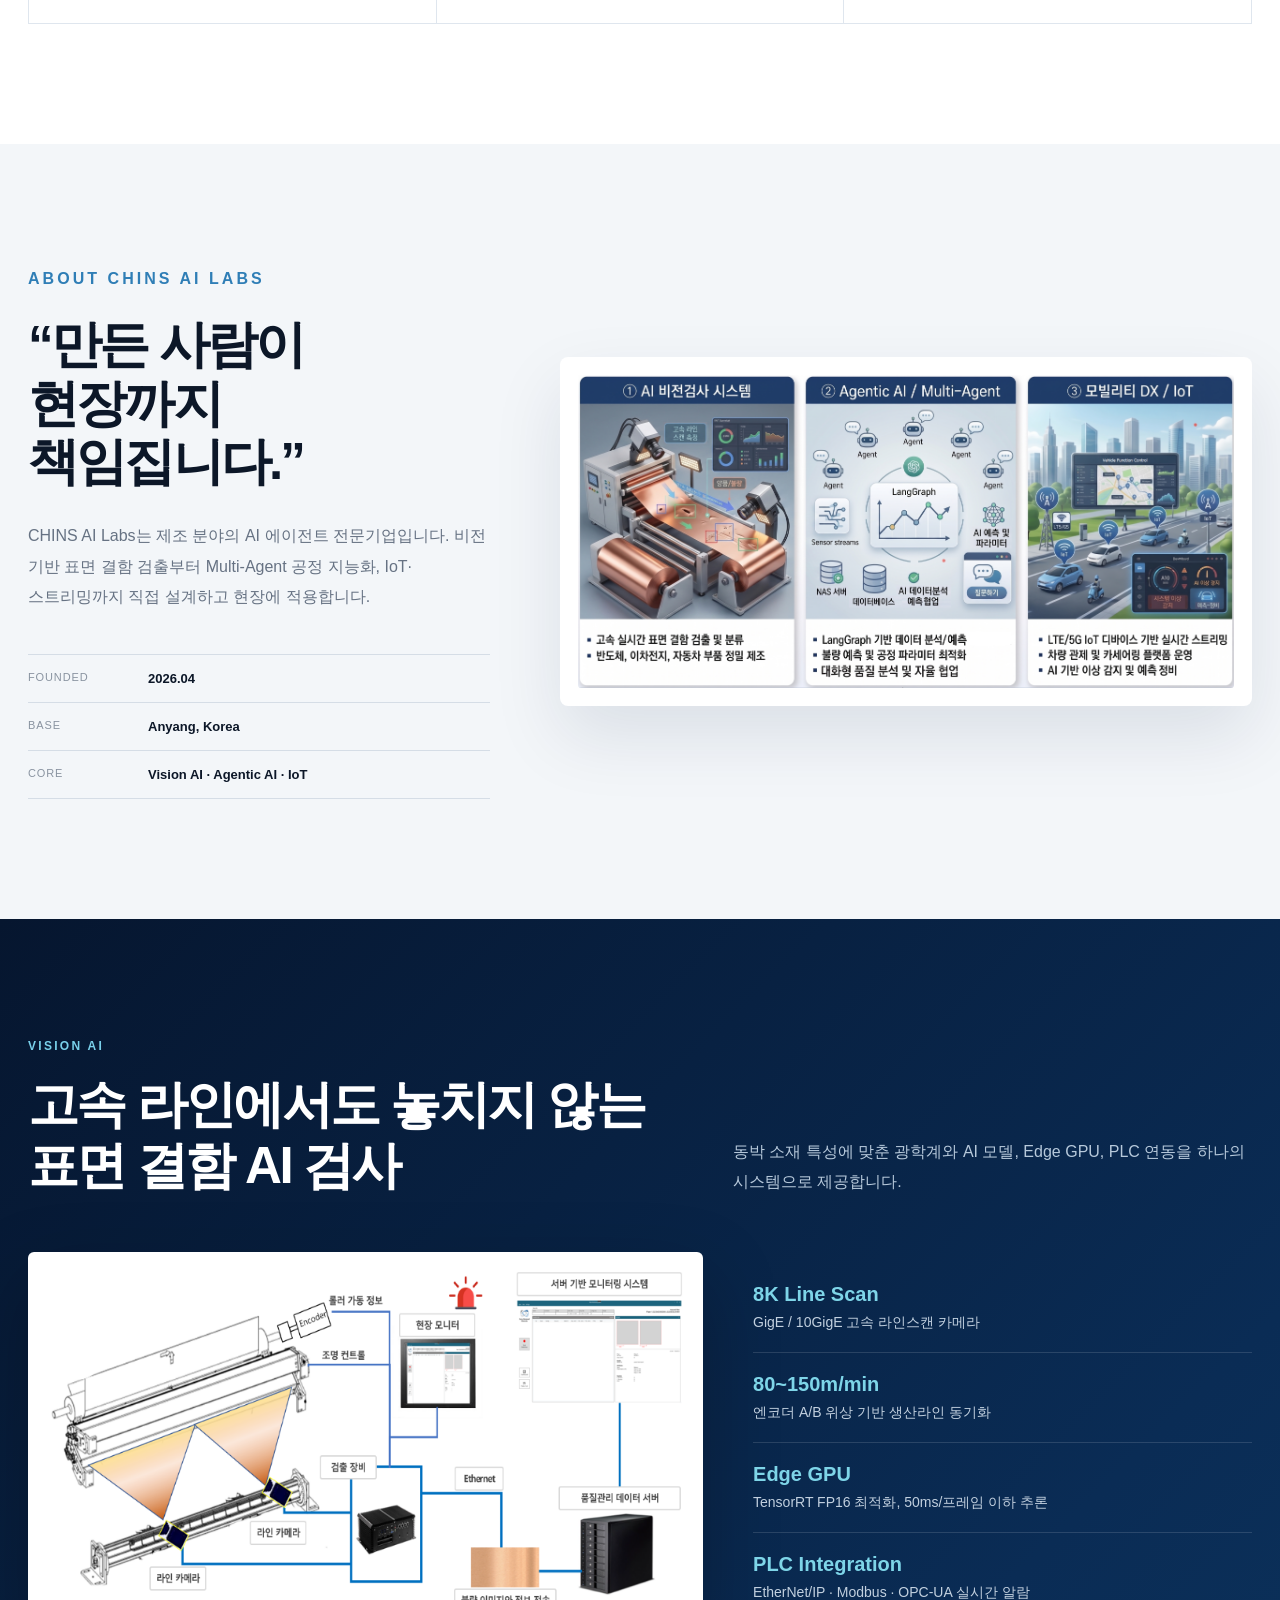
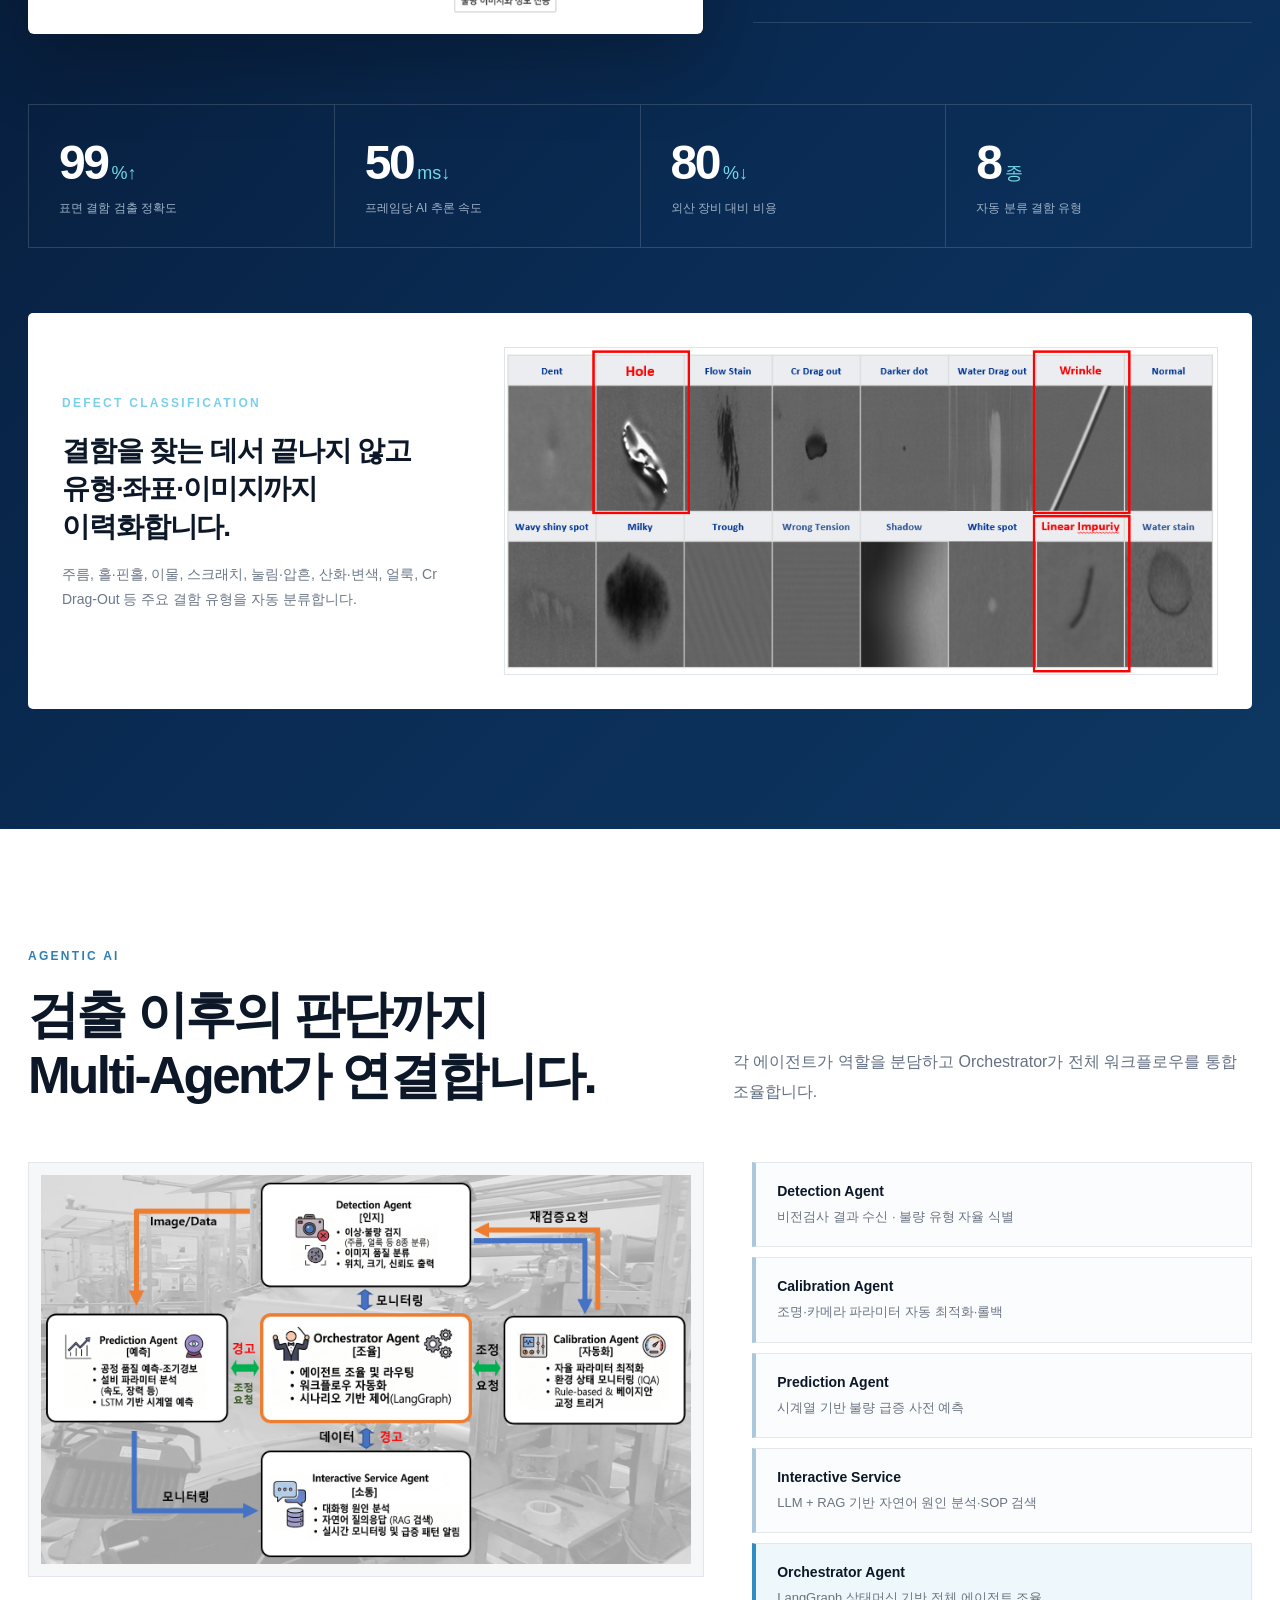
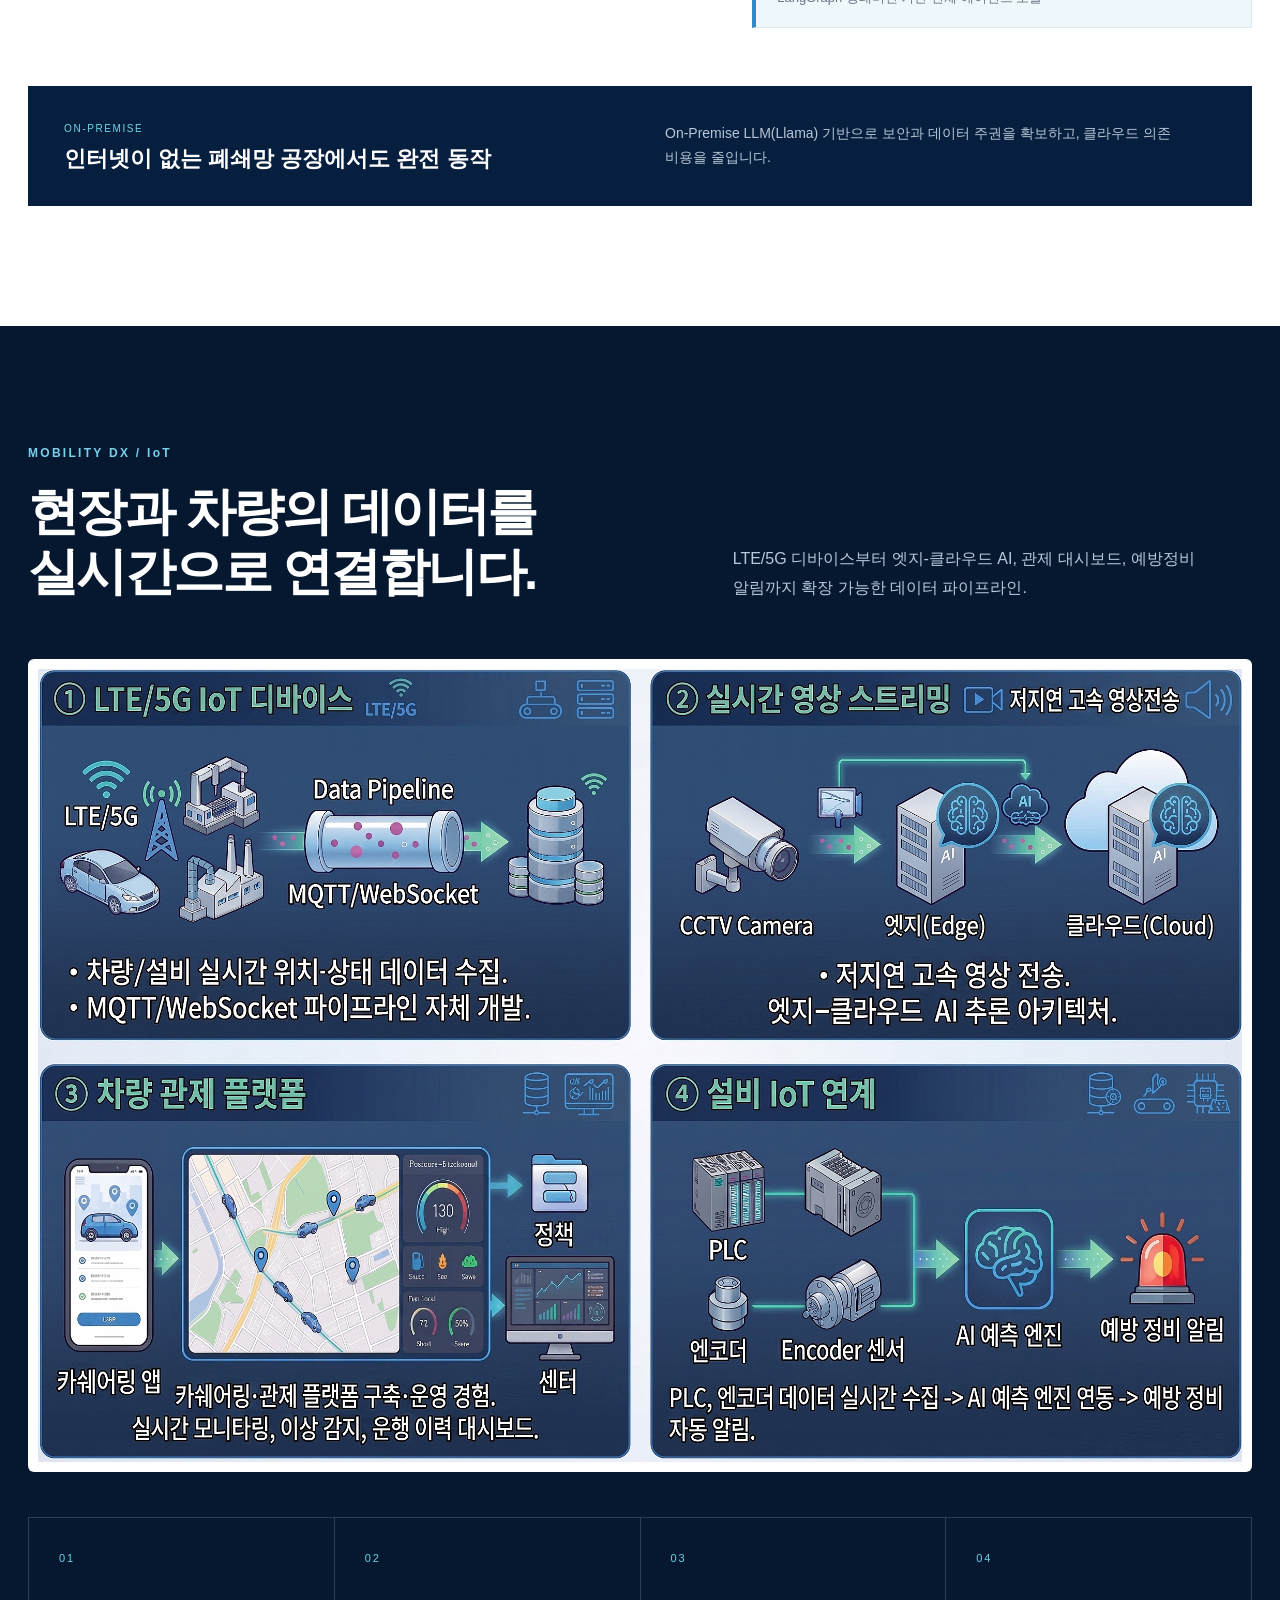
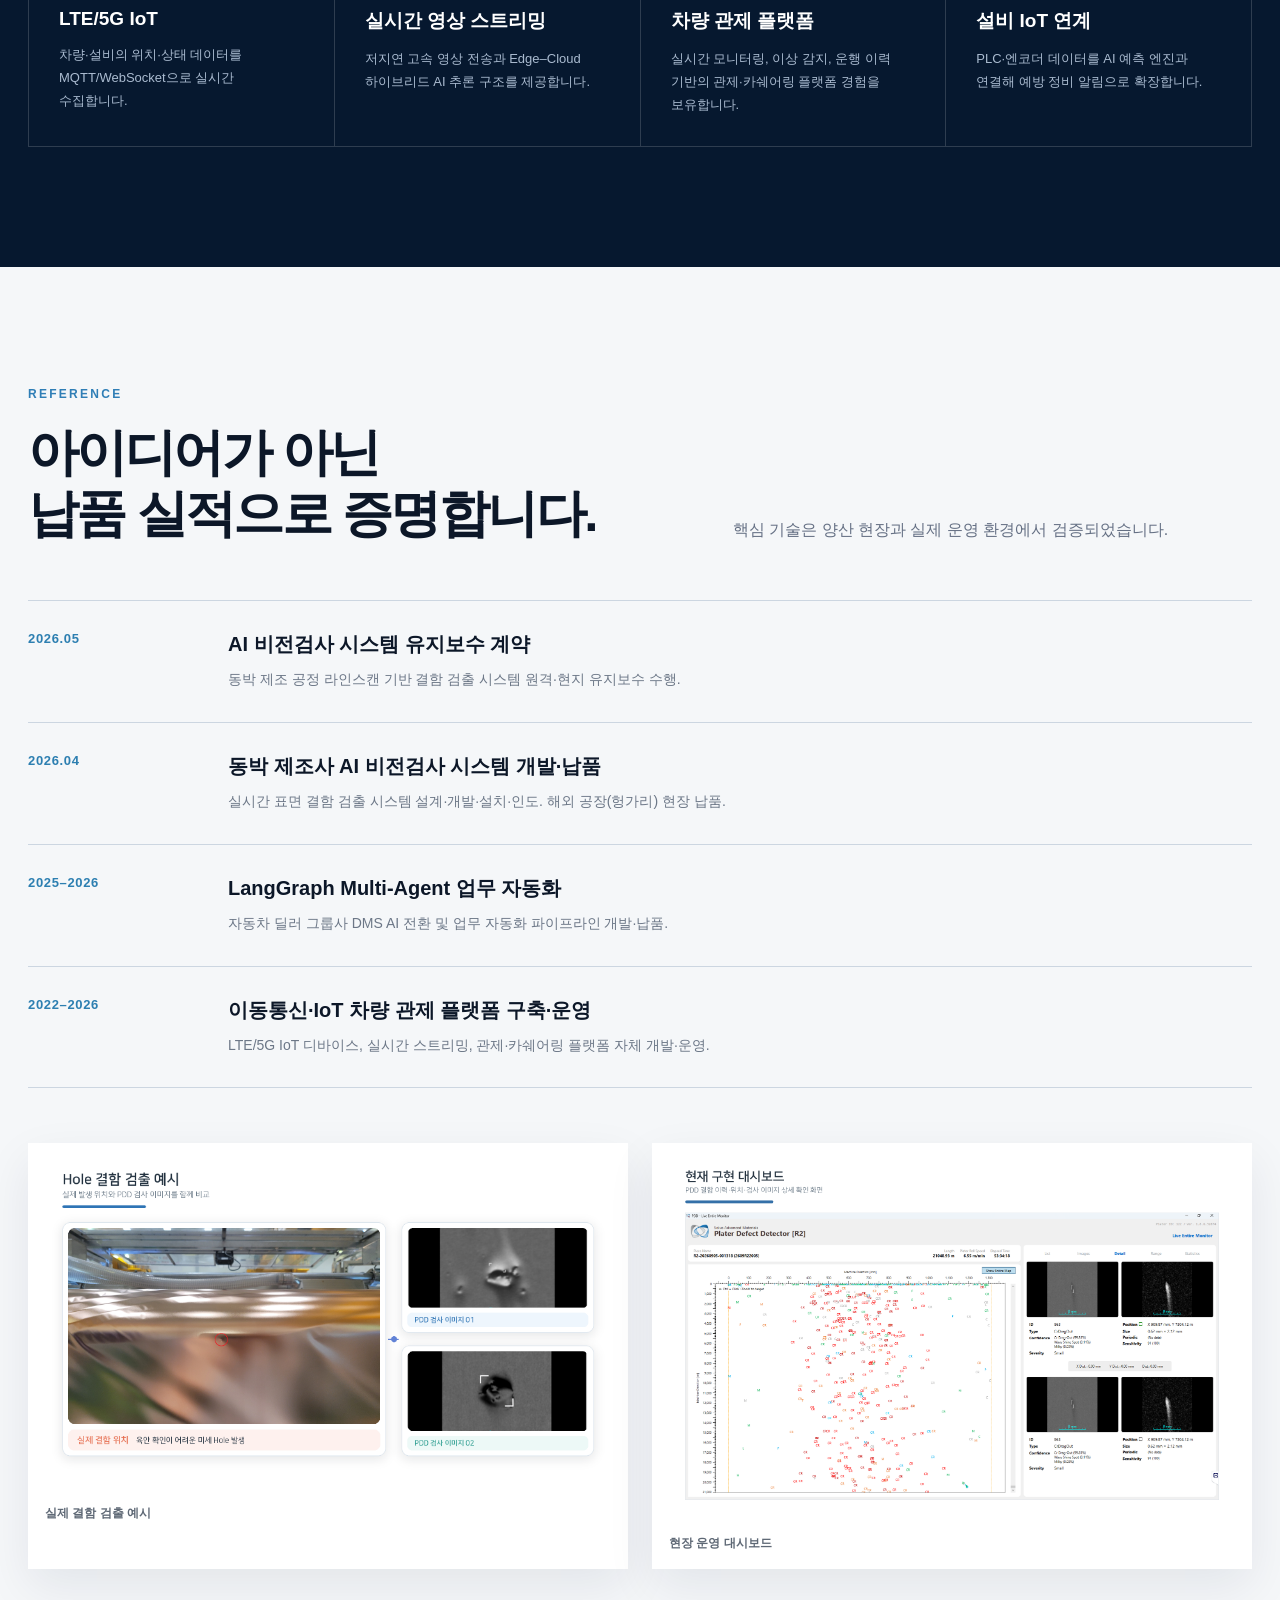
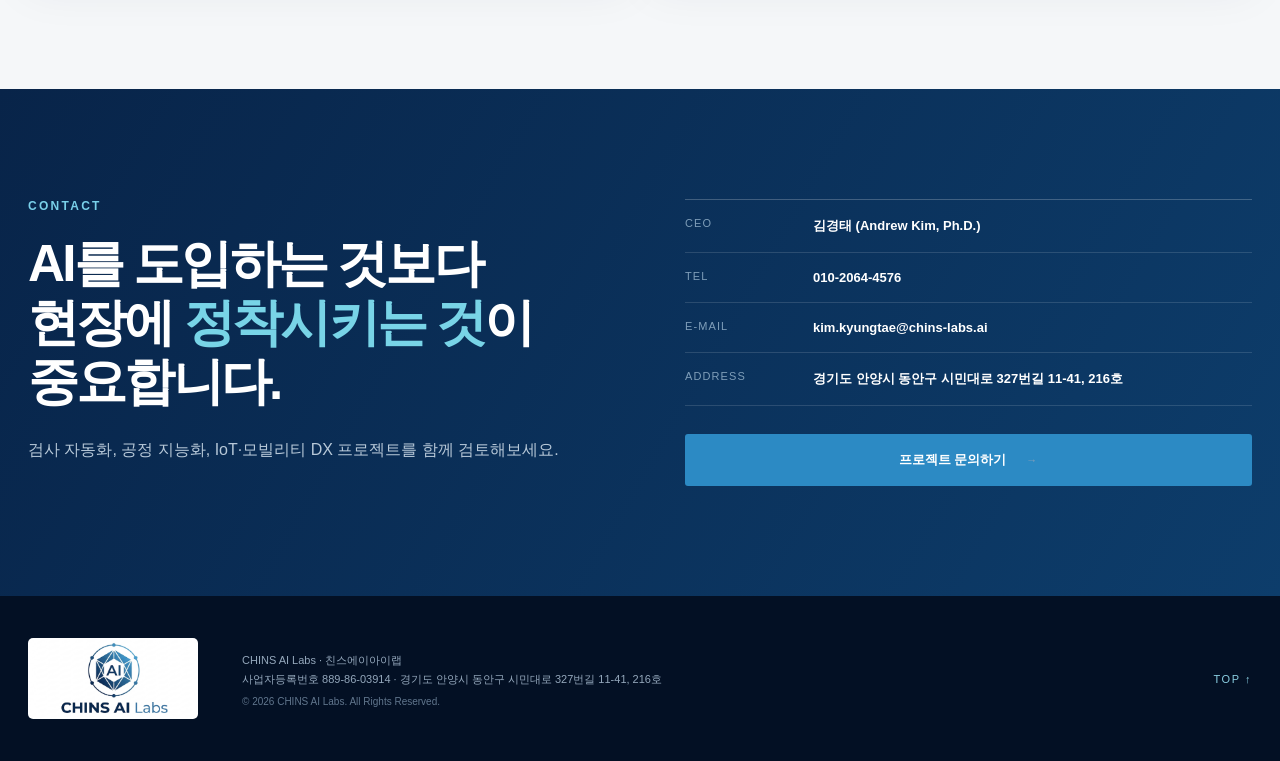
==== commit 177755ea: "Add files via upload" ====
--- a/index.html
+++ b/index.html
@@ -212,7 +212,7 @@
           <div><span>CEO</span><b>김경태 (Andrew Kim, Ph.D.)</b></div>
           <div><span>Tel</span><a href="tel:01020644576">010-2064-4576</a></div>
           <div><span>E-mail</span><a href="mailto:kim.kyungtae@chins-labs.ai">kim.kyungtae@chins-labs.ai</a></div>
-          <div><span>Address</span><b>경기도 안양시 동안구 시민대로 327번길 11-41, 218호</b></div>
+          <div><span>Address</span><b>경기도 안양시 동안구 시민대로 327번길 11-41, 216호</b></div>
           <a class="btn btn-primary contact-btn" href="mailto:kim.kyungtae@chins-labs.ai?subject=CHINS AI Labs 프로젝트 문의">프로젝트 문의하기 <span>→</span></a>
         </div>
       </div>
@@ -224,7 +224,7 @@
       <img src="./assets/logo.png" alt="CHINS AI Labs" />
       <div class="footer-copy">
         <p>CHINS AI Labs · 친스에이아이랩</p>
-        <p>사업자등록번호 889-86-03914 · 경기도 안양시 동안구 시민대로 327번길 11-41, 218호</p>
+        <p>사업자등록번호 889-86-03914 · 경기도 안양시 동안구 시민대로 327번길 11-41, 216호</p>
         <small>© 2026 CHINS AI Labs. All Rights Reserved.</small>
       </div>
       <a href="#home" class="top-link">TOP ↑</a>
--- a/styles.css
+++ b/styles.css
@@ -8,7 +8,7 @@
 .site-header{position:fixed;z-index:1000;top:0;left:0;right:0;height:86px;color:white;transition:.35s ease;background:linear-gradient(180deg,rgba(0,12,30,.66),transparent)}
 .site-header.scrolled{height:72px;background:rgba(5,20,43,.94);backdrop-filter:blur(14px);box-shadow:0 8px 35px rgba(0,0,0,.12)}
 .header-inner{height:100%;max-width:var(--max);margin:auto;padding:0 28px;display:flex;align-items:center;justify-content:space-between}
-.brand{width:190px;height:56px;display:flex;align-items:center}.brand img{width:180px;filter:brightness(0) invert(1);opacity:.96}.desktop-nav{display:flex;gap:34px;align-items:center}.desktop-nav a{font-size:14px;font-weight:700;letter-spacing:.04em;position:relative;padding:28px 0}.desktop-nav a:after{content:"";position:absolute;left:0;right:100%;bottom:17px;height:2px;background:var(--cyan);transition:.25s}.desktop-nav a:hover:after{right:0}.menu-toggle{display:none;background:none;border:0;padding:10px;cursor:pointer}.menu-toggle span{display:block;width:25px;height:2px;background:white;margin:5px}.mobile-nav{display:none}
+.brand{width:190px;height:72px;display:flex;align-items:center}.brand img{width:168px;height:auto;filter:none;opacity:1;border-radius:5px;box-shadow:0 4px 18px rgba(0,0,0,.12);transition:.3s ease}.site-header.scrolled .brand img{width:142px}.desktop-nav{display:flex;gap:34px;align-items:center}.desktop-nav a{font-size:14px;font-weight:700;letter-spacing:.04em;position:relative;padding:28px 0}.desktop-nav a:after{content:"";position:absolute;left:0;right:100%;bottom:17px;height:2px;background:var(--cyan);transition:.25s}.desktop-nav a:hover:after{right:0}.menu-toggle{display:none;background:none;border:0;padding:10px;cursor:pointer}.menu-toggle span{display:block;width:25px;height:2px;background:white;margin:5px}.mobile-nav{display:none}
 .hero{min-height:100vh;position:relative;overflow:hidden;background:radial-gradient(circle at 72% 34%,#124f84 0,#0b315d 20%,#071d3e 52%,#041328 100%);color:white;display:flex;align-items:center}
 .hero-grid{position:absolute;inset:0;opacity:.12;background-image:linear-gradient(rgba(255,255,255,.13) 1px,transparent 1px),linear-gradient(90deg,rgba(255,255,255,.13) 1px,transparent 1px);background-size:72px 72px;mask-image:linear-gradient(to bottom,black,transparent 86%)}
 .hero:after{content:"";position:absolute;width:68vw;height:68vw;border:1px solid rgba(95,198,221,.2);border-radius:50%;right:-24vw;top:-19vw;box-shadow:0 0 0 8vw rgba(77,158,209,.03),0 0 0 17vw rgba(77,158,209,.025)}
@@ -25,9 +25,9 @@
 .mobility{background:#06182f;color:white}.mobility-visual{max-width:var(--max);margin:0 auto 45px;background:#fff;padding:10px;border-radius:6px}.mobility-grid{max-width:var(--max);margin:auto;display:grid;grid-template-columns:repeat(4,1fr);border-top:1px solid rgba(255,255,255,.16);border-left:1px solid rgba(255,255,255,.16)}.mobility-grid article{padding:30px;border-right:1px solid rgba(255,255,255,.16);border-bottom:1px solid rgba(255,255,255,.16);min-height:220px}.mobility-grid article>span{font-size:11px;color:#69d1e5;letter-spacing:.16em}.mobility-grid h3{font-size:19px;margin:42px 0 14px}.mobility-grid p{font-size:13px;color:#aabbd0;line-height:1.75;margin:0}
 .reference{background:#f5f7f9}.timeline{max-width:var(--max);margin:auto;border-top:1px solid #ccd6e1}.timeline-item{display:grid;grid-template-columns:160px 1fr;gap:40px;padding:30px 0;border-bottom:1px solid #ccd6e1}.timeline-item time{font-size:13px;font-weight:800;color:#2d7fb1;letter-spacing:.05em}.timeline-item h3{margin:0 0 10px;font-size:20px}.timeline-item p{margin:0;color:#6c7787;line-height:1.7;font-size:14px}.proof-gallery{max-width:var(--max);margin:55px auto 0;display:grid;grid-template-columns:1fr 1fr;gap:24px}.proof-gallery figure{margin:0;background:white;padding:12px;box-shadow:0 18px 45px rgba(9,31,60,.08)}.proof-gallery figcaption{padding:14px 5px 5px;font-size:12px;color:#5e6875;font-weight:700}
 .contact{padding:110px 28px;background:linear-gradient(120deg,#082449,#0d3d6b);color:white}.contact-inner{max-width:var(--max);margin:auto;display:grid;grid-template-columns:1fr 1fr;gap:90px;align-items:start}.contact-lead h2{font-size:clamp(36px,4vw,58px);line-height:1.15;letter-spacing:-.055em;margin:0 0 24px}.contact-lead h2 span{color:#78d4e7}.contact-lead>p:last-child{color:#b7c8d8;line-height:1.8}.contact-card{border-top:1px solid rgba(255,255,255,.22)}.contact-card>div{display:grid;grid-template-columns:110px 1fr;gap:18px;padding:17px 0;border-bottom:1px solid rgba(255,255,255,.13)}.contact-card span{font-size:11px;color:#7f9eb9;text-transform:uppercase;letter-spacing:.1em}.contact-card b,.contact-card a{font-size:13px;font-weight:600}.contact-btn{margin-top:28px;width:100%}
-.footer{background:#031024;color:#95a8bc;padding:42px 28px}.footer-inner{max-width:var(--max);margin:auto;display:grid;grid-template-columns:180px 1fr auto;gap:34px;align-items:center}.footer img{width:150px;filter:brightness(0) invert(1);opacity:.7}.footer-copy p{font-size:11px;margin:4px 0}.footer-copy small{font-size:10px;color:#61768d}.top-link{font-size:11px;letter-spacing:.14em;color:#8bcfe2}
+.footer{background:#031024;color:#95a8bc;padding:42px 28px}.footer-inner{max-width:var(--max);margin:auto;display:grid;grid-template-columns:180px 1fr auto;gap:34px;align-items:center}.footer img{width:170px;filter:none;opacity:1;border-radius:5px;background:#fff}.footer-copy p{font-size:11px;margin:4px 0}.footer-copy small{font-size:10px;color:#61768d}.top-link{font-size:11px;letter-spacing:.14em;color:#8bcfe2}
 .reveal{opacity:0;transform:translateY(22px);transition:opacity .75s ease,transform .75s ease}.reveal.in-view{opacity:1;transform:none}.delay-1{transition-delay:.12s}.delay-2{transition-delay:.22s}.delay-3{transition-delay:.32s}
 @media(max-width:1024px){.desktop-nav{gap:18px}.desktop-nav a{font-size:12px}.hero-inner{grid-template-columns:1fr;gap:50px}.hero-visual{max-width:680px}.business-grid{grid-template-columns:1fr}.business-card{min-height:270px}.company-layout,.vision-layout,.agent-layout,.contact-inner{grid-template-columns:1fr}.section-head{grid-template-columns:1fr;gap:20px}.mobility-grid{grid-template-columns:1fr 1fr}.kpi-grid{grid-template-columns:1fr 1fr}.defect-showcase{grid-template-columns:1fr}.onprem{grid-template-columns:1fr}.proof-gallery{grid-template-columns:1fr}}
-@media(max-width:760px){.site-header{height:70px}.header-inner{padding:0 18px}.brand{width:145px}.brand img{width:140px}.desktop-nav{display:none}.menu-toggle{display:block}.mobile-nav{position:absolute;top:70px;left:0;right:0;background:#071b39;padding:10px 20px 22px;display:grid;gap:0;transform:translateY(-130%);opacity:0;pointer-events:none;transition:.28s}.mobile-nav.open{transform:none;opacity:1;pointer-events:auto}.mobile-nav a{padding:14px 5px;border-bottom:1px solid rgba(255,255,255,.09);font-weight:700;font-size:13px}.hero-inner{padding:120px 18px 90px}.hero h1{font-size:42px}.hero-desc{font-size:15px}.vf-canvas{height:240px}.section{padding:82px 18px}.section-head{margin-bottom:36px}.section-head h2{font-size:36px}.business-card{padding:32px 28px}.company-layout{gap:38px}.company-copy h2{font-size:39px}.company-meta div{grid-template-columns:86px 1fr}.kpi strong{font-size:36px}.kpi{padding:22px 18px}.mobility-grid{grid-template-columns:1fr}.timeline-item{grid-template-columns:1fr;gap:9px}.contact{padding:82px 18px}.contact-inner{gap:45px}.contact-card>div{grid-template-columns:82px 1fr}.footer-inner{grid-template-columns:1fr}.footer img{width:130px}.top-link{justify-self:start}.scroll-cue{display:none}}
+@media(max-width:760px){.site-header{height:70px}.header-inner{padding:0 18px}.brand{width:138px;height:64px}.brand img{width:128px}.site-header.scrolled .brand img{width:118px}.desktop-nav{display:none}.menu-toggle{display:block}.mobile-nav{position:absolute;top:70px;left:0;right:0;background:#071b39;padding:10px 20px 22px;display:grid;gap:0;transform:translateY(-130%);opacity:0;pointer-events:none;transition:.28s}.mobile-nav.open{transform:none;opacity:1;pointer-events:auto}.mobile-nav a{padding:14px 5px;border-bottom:1px solid rgba(255,255,255,.09);font-weight:700;font-size:13px}.hero-inner{padding:120px 18px 90px}.hero h1{font-size:42px}.hero-desc{font-size:15px}.vf-canvas{height:240px}.section{padding:82px 18px}.section-head{margin-bottom:36px}.section-head h2{font-size:36px}.business-card{padding:32px 28px}.company-layout{gap:38px}.company-copy h2{font-size:39px}.company-meta div{grid-template-columns:86px 1fr}.kpi strong{font-size:36px}.kpi{padding:22px 18px}.mobility-grid{grid-template-columns:1fr}.timeline-item{grid-template-columns:1fr;gap:9px}.contact{padding:82px 18px}.contact-inner{gap:45px}.contact-card>div{grid-template-columns:82px 1fr}.footer-inner{grid-template-columns:1fr}.footer img{width:130px}.top-link{justify-self:start}.scroll-cue{display:none}}
 @media(max-width:460px){.hero h1{font-size:36px}.hero-actions .btn{width:100%}.vf-canvas{height:210px}.kpi-grid{grid-template-columns:1fr}.proof-gallery{gap:14px}.contact-lead h2{font-size:35px}}
 @media(prefers-reduced-motion:reduce){html{scroll-behavior:auto}.scan-line{animation:none}.reveal{opacity:1;transform:none;transition:none}}
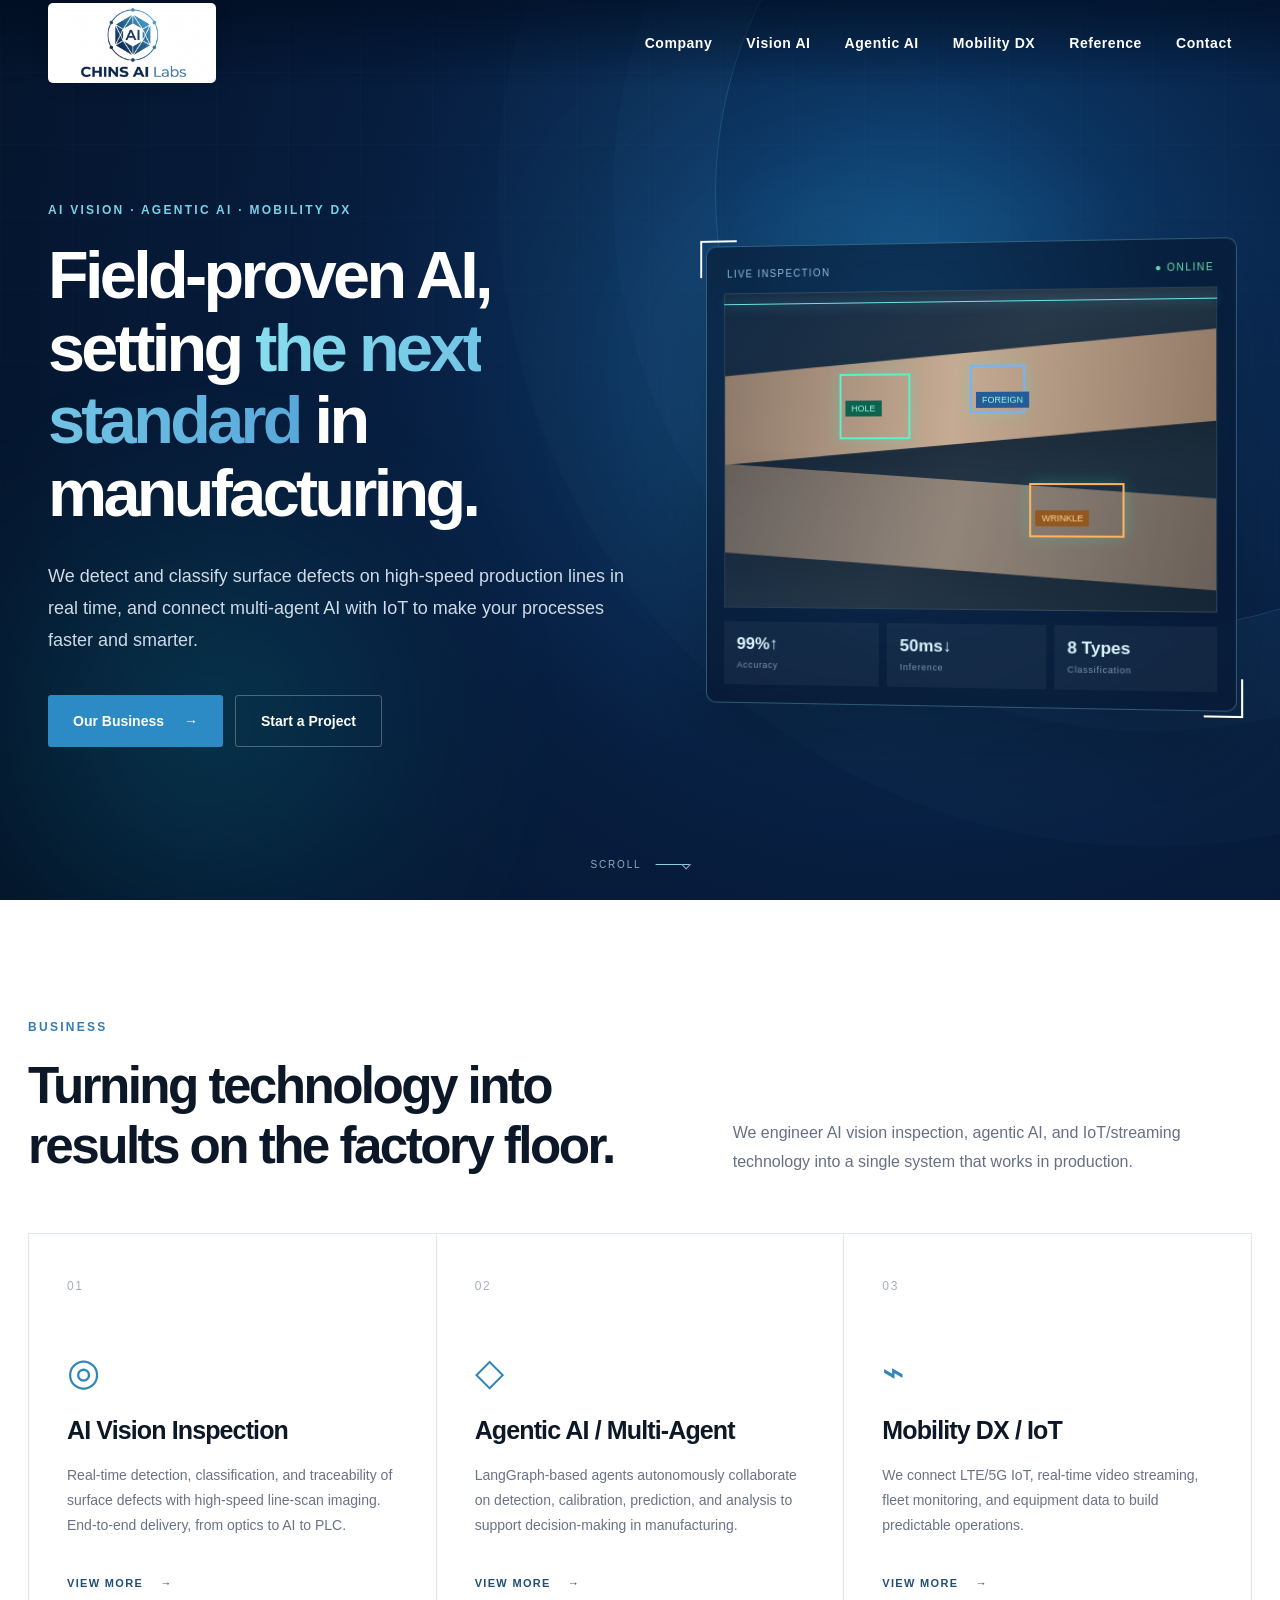
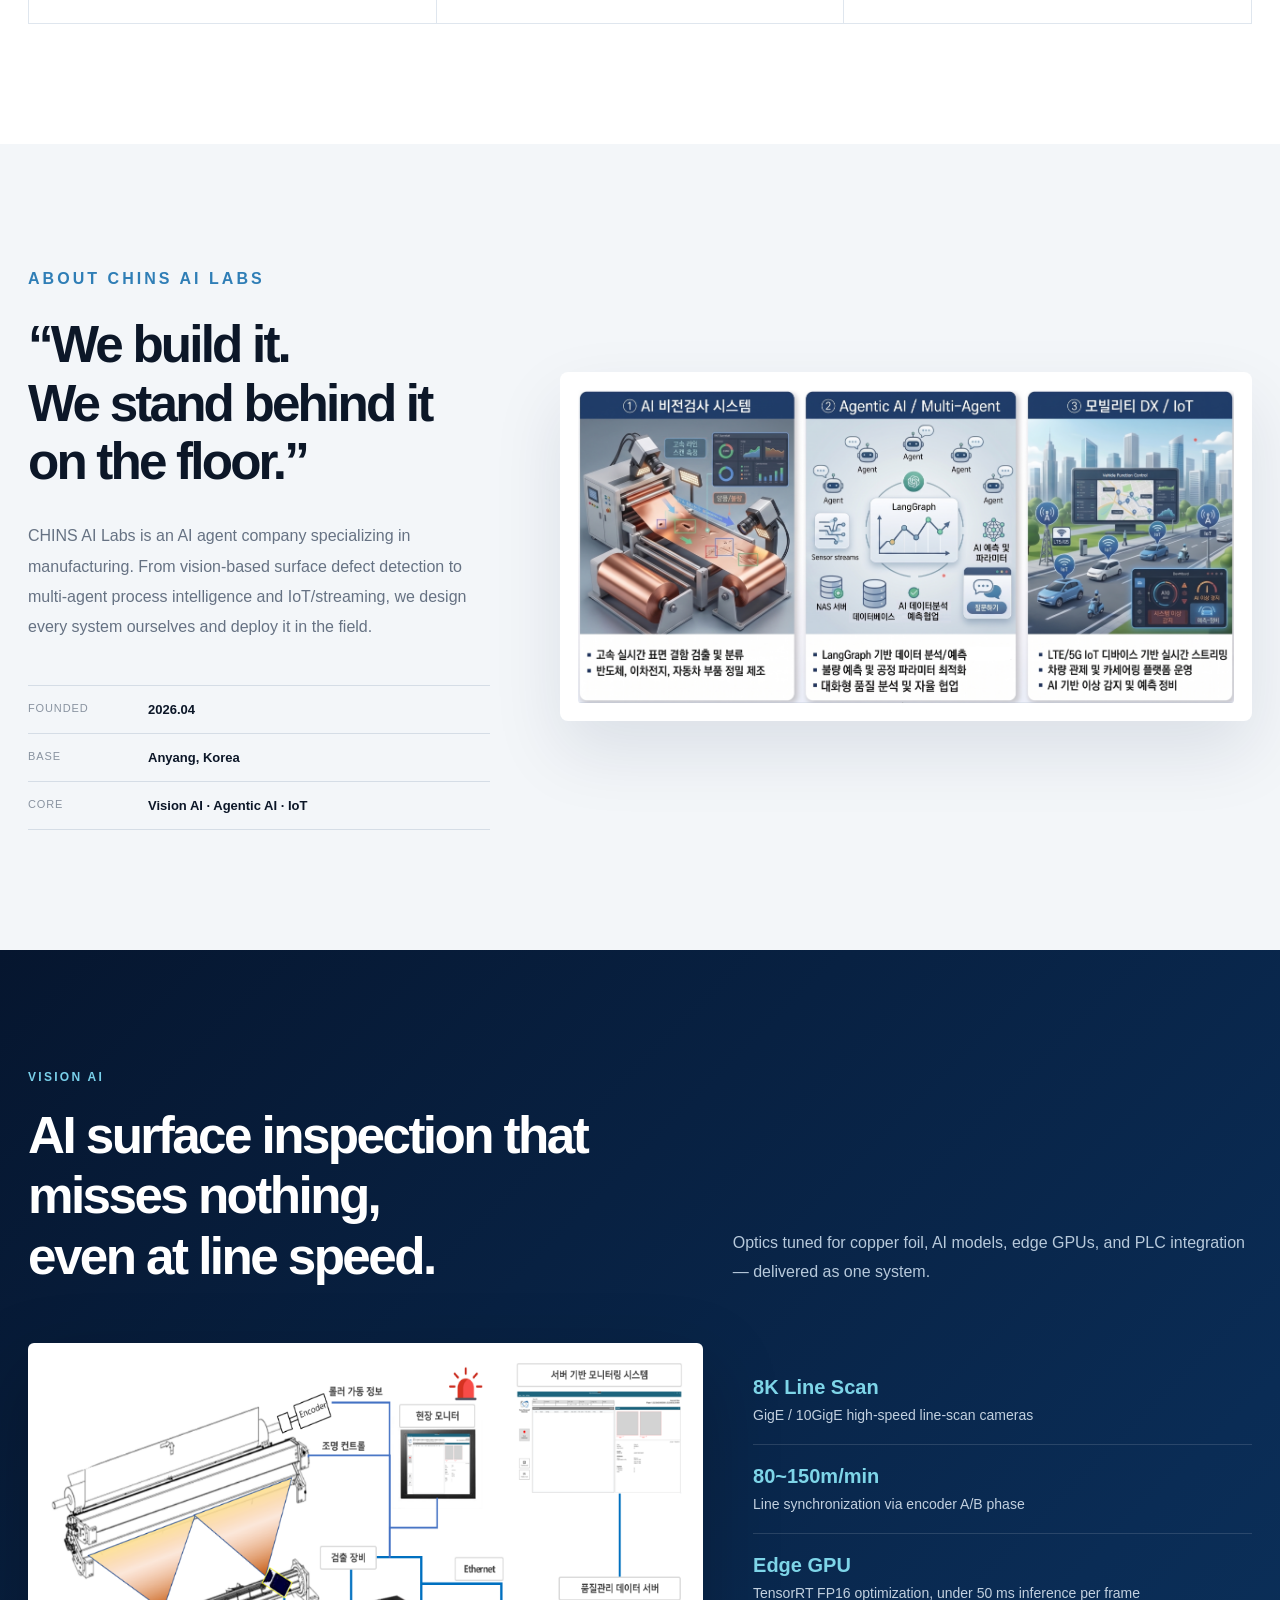
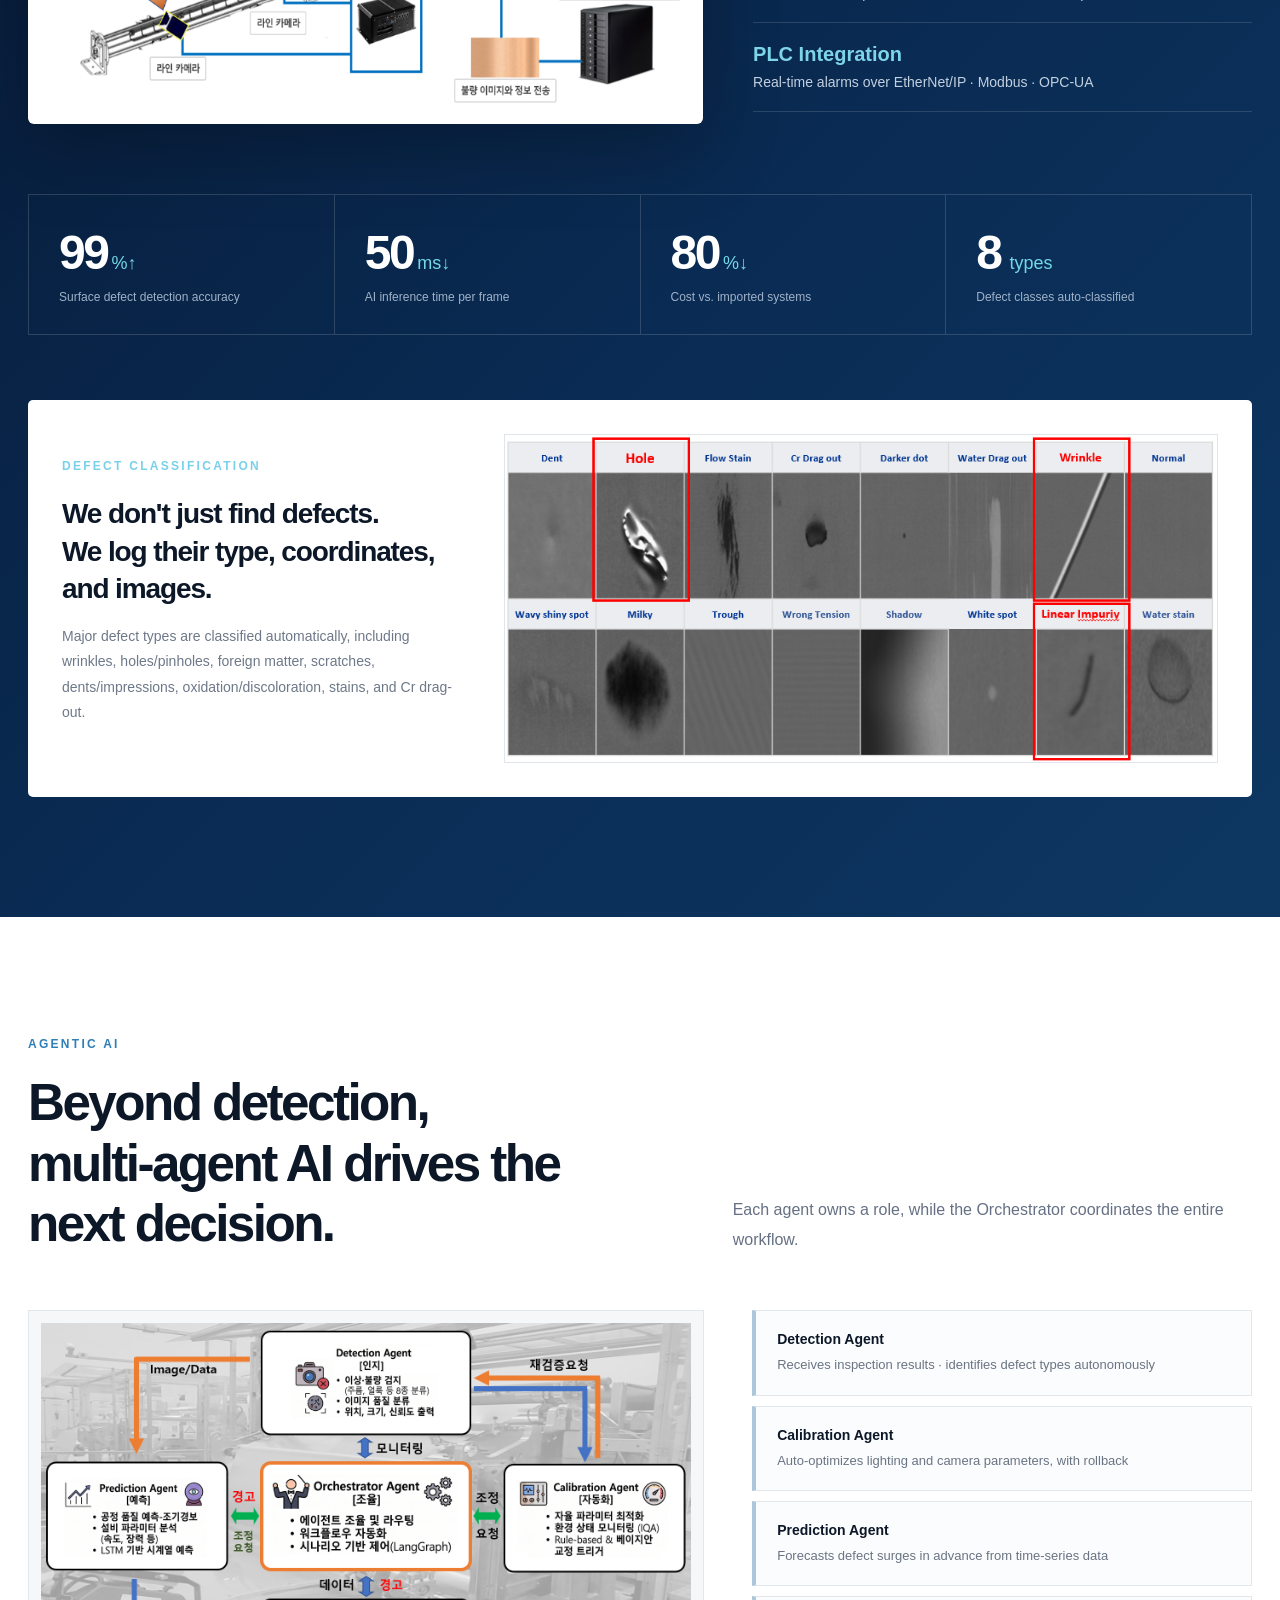
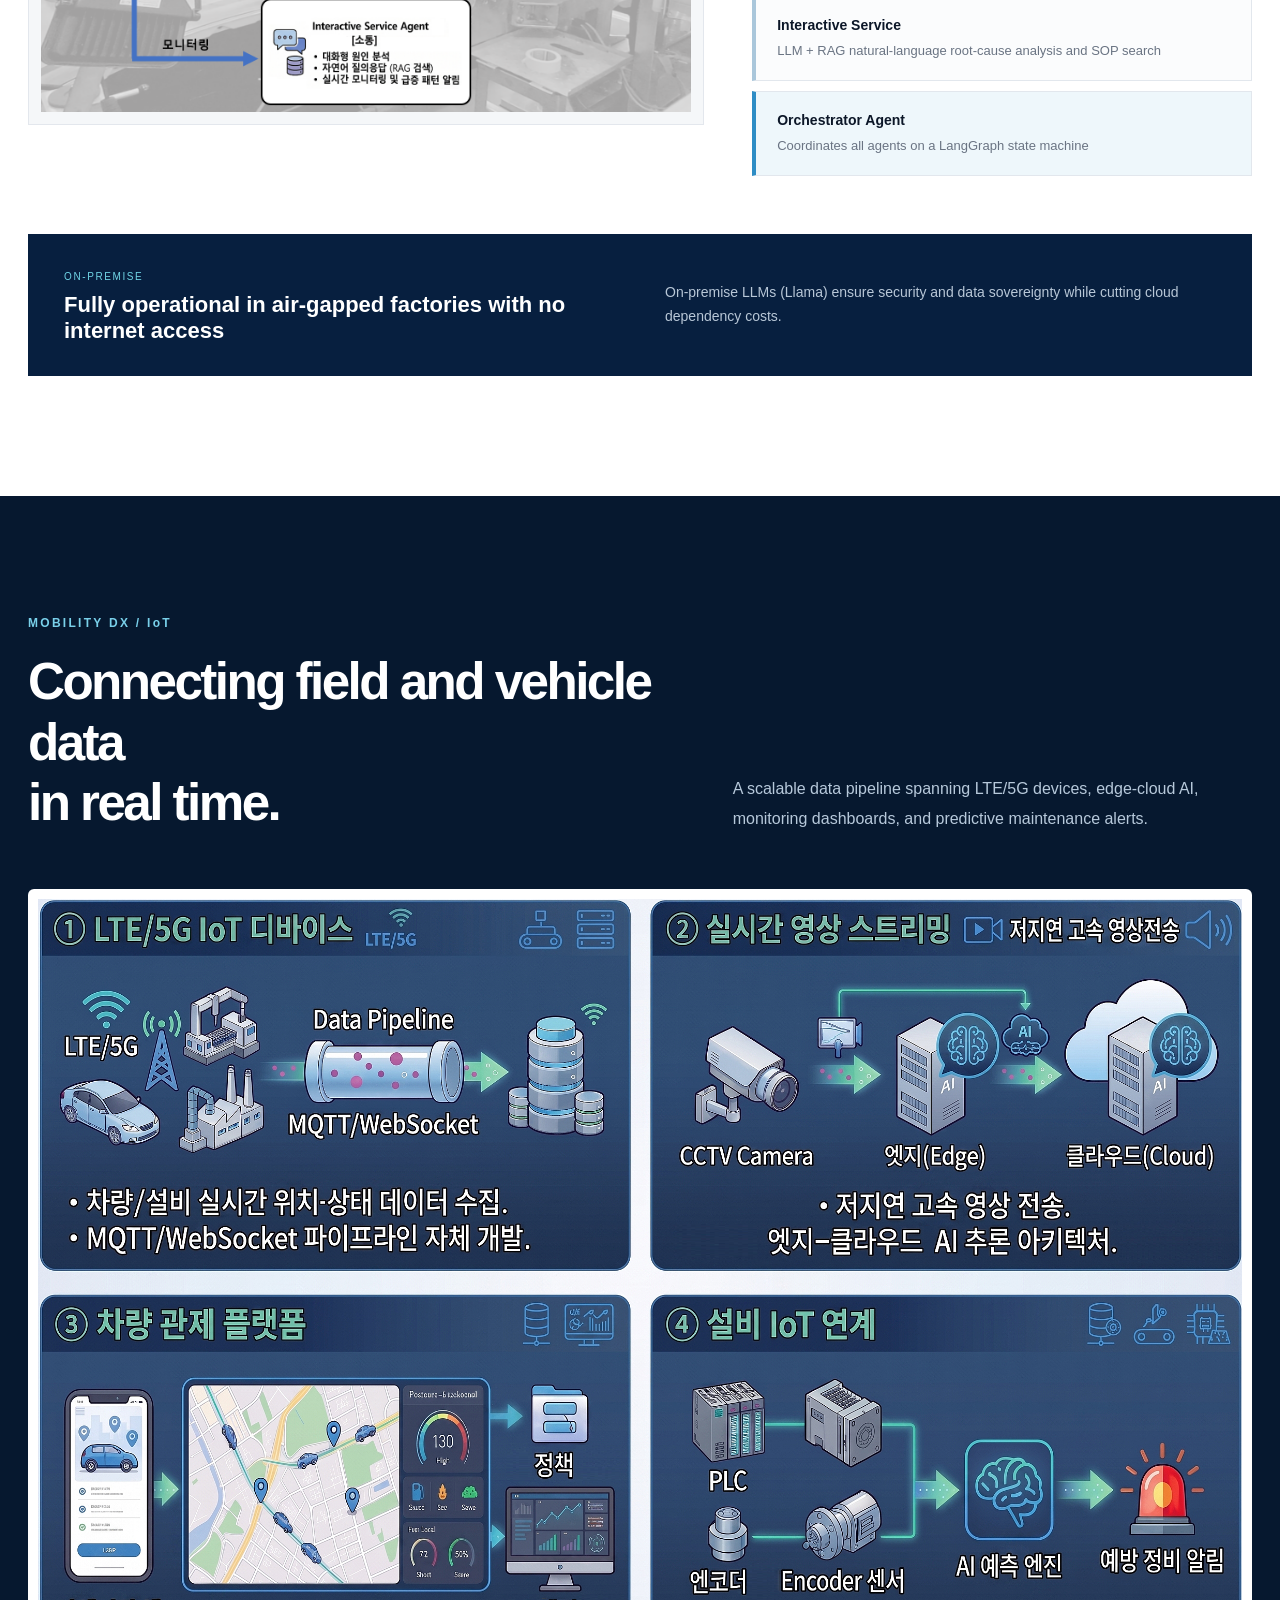
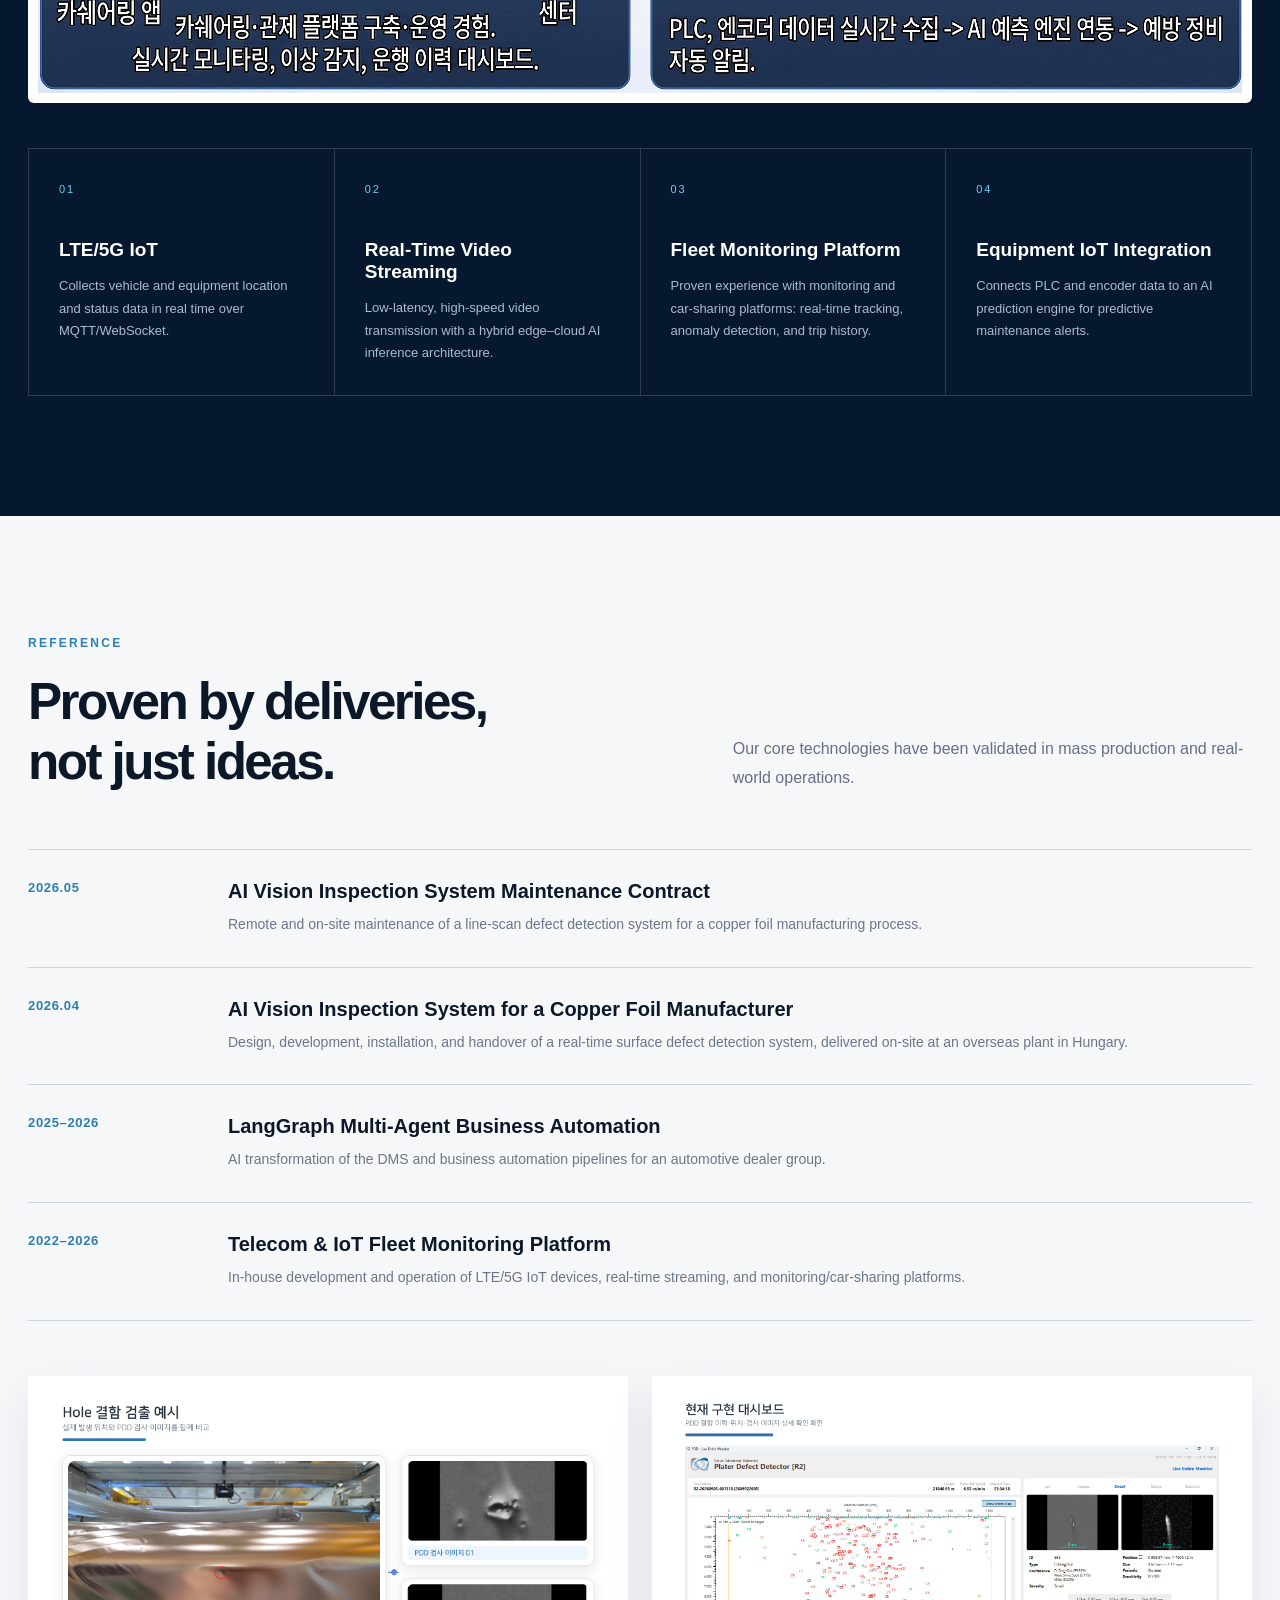
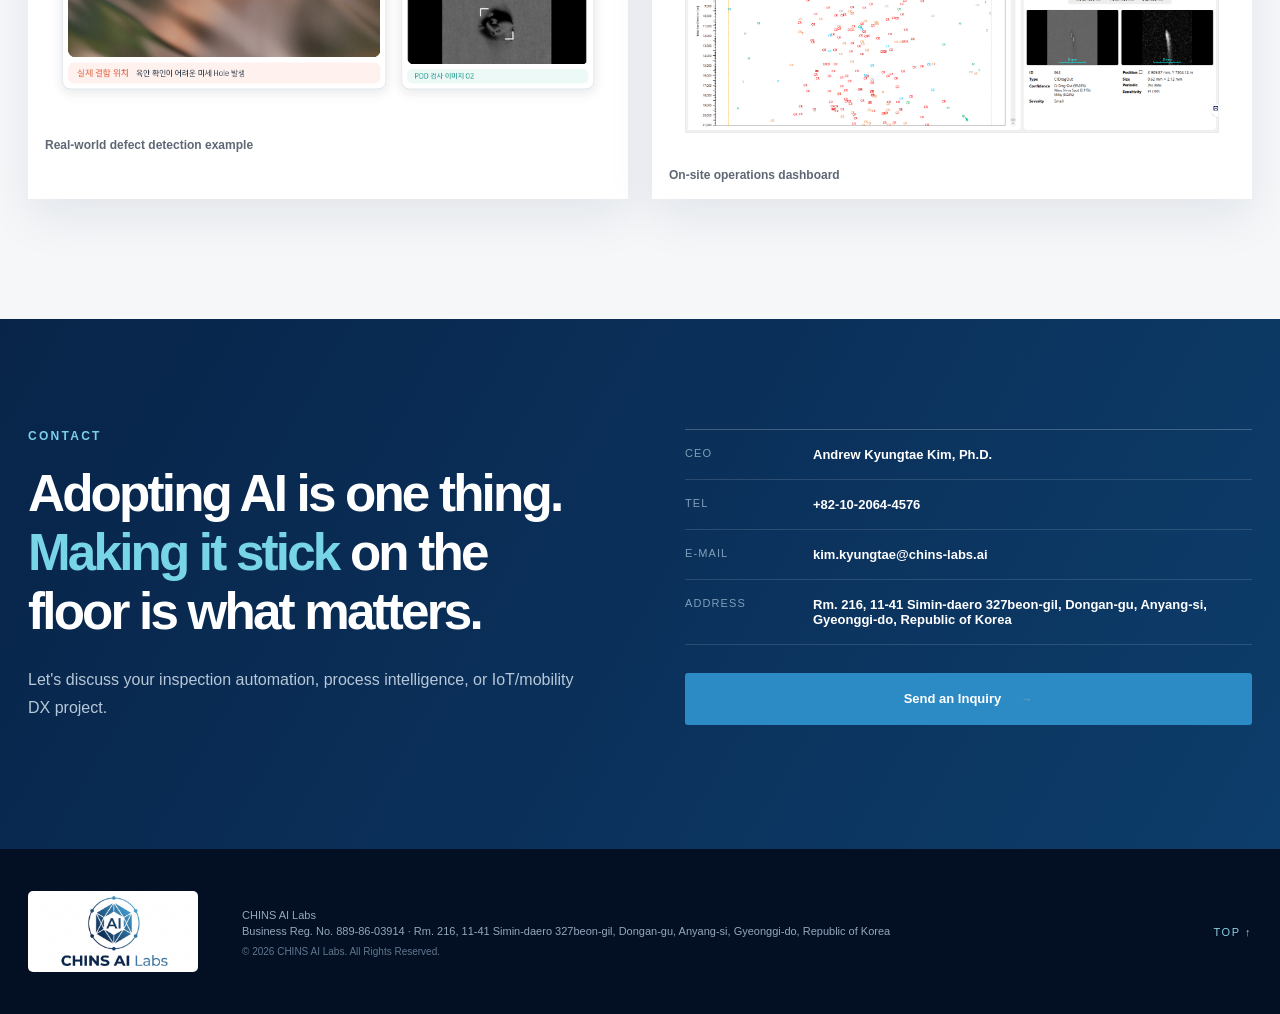
==== commit 3f365f94: "Add files via upload" ====
--- a/index.html
+++ b/index.html
@@ -1,9 +1,14 @@
 <!doctype html>
-<html lang="ko">
+<html lang="en">
 <head>
   <meta charset="utf-8" />
   <meta name="viewport" content="width=device-width, initial-scale=1" />
-  <meta name="description" content="CHINS AI Labs — AI 비전검사, Agentic AI, 모빌리티 DX 전문기업" />
+  <meta name="description" content="CHINS AI Labs — AI vision inspection, agentic AI, and mobility DX for manufacturing." />
+  <meta property="og:title" content="CHINS AI Labs | Vision AI · Agentic AI · Mobility DX" />
+  <meta property="og:description" content="Field-proven AI for manufacturing: real-time surface defect inspection, multi-agent process intelligence, and IoT/mobility DX." />
+  <meta property="og:image" content="https://chins-labs.ai/assets/logo.png" />
+  <meta property="og:url" content="https://chins-labs.ai/" />
+  <meta property="og:type" content="website" />
   <title>CHINS AI Labs | Vision AI · Agentic AI · Mobility DX</title>
   <link rel="stylesheet" href="./styles.css" />
 </head>
@@ -14,7 +19,7 @@
       <a href="#home" class="brand" aria-label="CHINS AI Labs home">
         <img src="./assets/logo.png" alt="CHINS AI Labs" />
       </a>
-      <nav class="desktop-nav" aria-label="주요 메뉴">
+      <nav class="desktop-nav" aria-label="Main menu">
         <a href="#company">Company</a>
         <a href="#vision">Vision AI</a>
         <a href="#agentic">Agentic AI</a>
@@ -22,7 +27,7 @@
         <a href="#reference">Reference</a>
         <a href="#contact">Contact</a>
       </nav>
-      <button class="menu-toggle" id="menuToggle" aria-label="메뉴 열기" aria-expanded="false">
+      <button class="menu-toggle" id="menuToggle" aria-label="Open menu" aria-expanded="false">
         <span></span><span></span><span></span>
       </button>
     </div>
@@ -44,11 +49,11 @@
       <div class="hero-inner">
         <div class="hero-copy reveal">
           <p class="eyebrow">AI VISION · AGENTIC AI · MOBILITY DX</p>
-          <h1>현장에서 검증된 AI로<br><span>제조의 다음 기준</span>을 만듭니다.</h1>
-          <p class="hero-desc">고속 생산라인의 표면 결함을 실시간으로 검출·분류하고, Multi-Agent와 IoT를 연결해 공정을 더 빠르고 똑똑하게 바꿉니다.</p>
+          <h1>Field-proven AI,<br>setting <span>the next standard</span> in manufacturing.</h1>
+          <p class="hero-desc">We detect and classify surface defects on high-speed production lines in real time, and connect multi-agent AI with IoT to make your processes faster and smarter.</p>
           <div class="hero-actions">
-            <a class="btn btn-primary" href="#business">사업영역 보기 <span>→</span></a>
-            <a class="btn btn-ghost" href="#contact">프로젝트 문의</a>
+            <a class="btn btn-primary" href="#business">Our Business <span>→</span></a>
+            <a class="btn btn-ghost" href="#contact">Start a Project</a>
           </div>
         </div>
         <div class="hero-visual reveal delay-1" aria-hidden="true">
@@ -75,29 +80,29 @@
 
     <section class="section business" id="business">
       <div class="section-head reveal">
-        <div><p class="eyebrow dark">BUSINESS</p><h2>기술을 현장 성과로 연결합니다.</h2></div>
-        <p>AI 비전검사, Agentic AI, IoT·스트리밍 기술을 하나의 실행 가능한 시스템으로 설계합니다.</p>
+        <div><p class="eyebrow dark">BUSINESS</p><h2>Turning technology into results on the factory floor.</h2></div>
+        <p>We engineer AI vision inspection, agentic AI, and IoT/streaming technology into a single system that works in production.</p>
       </div>
       <div class="business-grid">
         <article class="business-card vision-card reveal">
           <span class="card-no">01</span>
           <div class="card-icon">◎</div>
-          <h3>AI 비전검사 시스템</h3>
-          <p>고속 라인스캔 기반 표면 결함 실시간 검출·분류·이력화. 광학계부터 AI·PLC까지 End-to-End 구축.</p>
+          <h3>AI Vision Inspection</h3>
+          <p>Real-time detection, classification, and traceability of surface defects with high-speed line-scan imaging. End-to-end delivery, from optics to AI to PLC.</p>
           <a href="#vision">VIEW MORE <span>→</span></a>
         </article>
         <article class="business-card agent-card reveal delay-1">
           <span class="card-no">02</span>
           <div class="card-icon">◇</div>
           <h3>Agentic AI / Multi-Agent</h3>
-          <p>LangGraph 기반 에이전트가 검출, 보정, 예측, 분석을 자율 협업하여 제조 공정 의사결정을 지원합니다.</p>
+          <p>LangGraph-based agents autonomously collaborate on detection, calibration, prediction, and analysis to support decision-making in manufacturing.</p>
           <a href="#agentic">VIEW MORE <span>→</span></a>
         </article>
         <article class="business-card mobility-card reveal delay-2">
           <span class="card-no">03</span>
           <div class="card-icon">⌁</div>
-          <h3>모빌리티 DX / IoT</h3>
-          <p>LTE/5G IoT, 실시간 영상 스트리밍, 차량 관제와 설비 데이터를 연결해 예측 가능한 운영 환경을 구축합니다.</p>
+          <h3>Mobility DX / IoT</h3>
+          <p>We connect LTE/5G IoT, real-time video streaming, fleet monitoring, and equipment data to build predictable operations.</p>
           <a href="#mobility">VIEW MORE <span>→</span></a>
         </article>
       </div>
@@ -107,8 +112,8 @@
       <div class="company-layout">
         <div class="company-copy reveal">
           <p class="eyebrow dark">ABOUT CHINS AI LABS</p>
-          <h2>“만든 사람이<br>현장까지 책임집니다.”</h2>
-          <p>CHINS AI Labs는 제조 분야의 AI 에이전트 전문기업입니다. 비전 기반 표면 결함 검출부터 Multi-Agent 공정 지능화, IoT·스트리밍까지 직접 설계하고 현장에 적용합니다.</p>
+          <h2>“We build it.<br>We stand behind it on the floor.”</h2>
+          <p>CHINS AI Labs is an AI agent company specializing in manufacturing. From vision-based surface defect detection to multi-agent process intelligence and IoT/streaming, we design every system ourselves and deploy it in the field.</p>
           <div class="company-meta">
             <div><span>Founded</span><b>2026.04</b></div>
             <div><span>Base</span><b>Anyang, Korea</b></div>
@@ -116,88 +121,88 @@
           </div>
         </div>
         <div class="company-image reveal delay-1">
-          <img src="./assets/business-overview.png" alt="CHINS AI Labs 3대 사업 영역" />
+          <img src="./assets/business-overview.png" alt="CHINS AI Labs' three business areas" />
         </div>
       </div>
     </section>
 
     <section class="section tech-section" id="vision">
       <div class="section-head light reveal">
-        <div><p class="eyebrow">VISION AI</p><h2>고속 라인에서도 놓치지 않는<br>표면 결함 AI 검사</h2></div>
-        <p>동박 소재 특성에 맞춘 광학계와 AI 모델, Edge GPU, PLC 연동을 하나의 시스템으로 제공합니다.</p>
+        <div><p class="eyebrow">VISION AI</p><h2>AI surface inspection that misses nothing,<br>even at line speed.</h2></div>
+        <p>Optics tuned for copper foil, AI models, edge GPUs, and PLC integration — delivered as one system.</p>
       </div>
       <div class="vision-layout">
-        <div class="tech-image reveal"><img src="./assets/vision-architecture.png" alt="AI 비전검사 시스템 구성도" /></div>
+        <div class="tech-image reveal"><img src="./assets/vision-architecture.png" alt="AI vision inspection system architecture" /></div>
         <div class="tech-copy reveal delay-1">
           <ul class="feature-list">
-            <li><b>8K Line Scan</b><span>GigE / 10GigE 고속 라인스캔 카메라</span></li>
-            <li><b>80~150m/min</b><span>엔코더 A/B 위상 기반 생산라인 동기화</span></li>
-            <li><b>Edge GPU</b><span>TensorRT FP16 최적화, 50ms/프레임 이하 추론</span></li>
-            <li><b>PLC Integration</b><span>EtherNet/IP · Modbus · OPC-UA 실시간 알람</span></li>
+            <li><b>8K Line Scan</b><span>GigE / 10GigE high-speed line-scan cameras</span></li>
+            <li><b>80~150m/min</b><span>Line synchronization via encoder A/B phase</span></li>
+            <li><b>Edge GPU</b><span>TensorRT FP16 optimization, under 50 ms inference per frame</span></li>
+            <li><b>PLC Integration</b><span>Real-time alarms over EtherNet/IP · Modbus · OPC-UA</span></li>
           </ul>
         </div>
       </div>
       <div class="kpi-grid reveal">
-        <div class="kpi"><strong data-count="99">99</strong><em>%↑</em><span>표면 결함 검출 정확도</span></div>
-        <div class="kpi"><strong data-count="50">50</strong><em>ms↓</em><span>프레임당 AI 추론 속도</span></div>
-        <div class="kpi"><strong data-count="80">80</strong><em>%↓</em><span>외산 장비 대비 비용</span></div>
-        <div class="kpi"><strong data-count="8">8</strong><em>종</em><span>자동 분류 결함 유형</span></div>
+        <div class="kpi"><strong data-count="99">99</strong><em>%↑</em><span>Surface defect detection accuracy</span></div>
+        <div class="kpi"><strong data-count="50">50</strong><em>ms↓</em><span>AI inference time per frame</span></div>
+        <div class="kpi"><strong data-count="80">80</strong><em>%↓</em><span>Cost vs. imported systems</span></div>
+        <div class="kpi"><strong data-count="8">8</strong><em> types</em><span>Defect classes auto-classified</span></div>
       </div>
       <div class="defect-showcase reveal">
-        <div class="defect-copy"><p class="eyebrow">DEFECT CLASSIFICATION</p><h3>결함을 찾는 데서 끝나지 않고<br>유형·좌표·이미지까지 이력화합니다.</h3><p>주름, 홀·핀홀, 이물, 스크래치, 눌림·압흔, 산화·변색, 얼룩, Cr Drag-Out 등 주요 결함 유형을 자동 분류합니다.</p></div>
-        <img src="./assets/defect-types.png" alt="표면 결함 유형 샘플" />
+        <div class="defect-copy"><p class="eyebrow">DEFECT CLASSIFICATION</p><h3>We don't just find defects.<br>We log their type, coordinates, and images.</h3><p>Major defect types are classified automatically, including wrinkles, holes/pinholes, foreign matter, scratches, dents/impressions, oxidation/discoloration, stains, and Cr drag-out.</p></div>
+        <img src="./assets/defect-types.png" alt="Surface defect type samples" />
       </div>
     </section>
 
     <section class="section agentic" id="agentic">
       <div class="section-head reveal">
-        <div><p class="eyebrow dark">AGENTIC AI</p><h2>검출 이후의 판단까지<br>Multi-Agent가 연결합니다.</h2></div>
-        <p>각 에이전트가 역할을 분담하고 Orchestrator가 전체 워크플로우를 통합 조율합니다.</p>
+        <div><p class="eyebrow dark">AGENTIC AI</p><h2>Beyond detection,<br>multi-agent AI drives the next decision.</h2></div>
+        <p>Each agent owns a role, while the Orchestrator coordinates the entire workflow.</p>
       </div>
       <div class="agent-layout">
-        <div class="agent-diagram reveal"><img src="./assets/multi-agent.png" alt="Multi-Agent 시스템 구성도" /></div>
+        <div class="agent-diagram reveal"><img src="./assets/multi-agent.png" alt="Multi-agent system architecture" /></div>
         <div class="agent-cards reveal delay-1">
-          <div><span>Detection Agent</span><p>비전검사 결과 수신 · 불량 유형 자율 식별</p></div>
-          <div><span>Calibration Agent</span><p>조명·카메라 파라미터 자동 최적화·롤백</p></div>
-          <div><span>Prediction Agent</span><p>시계열 기반 불량 급증 사전 예측</p></div>
-          <div><span>Interactive Service</span><p>LLM + RAG 기반 자연어 원인 분석·SOP 검색</p></div>
-          <div class="accent"><span>Orchestrator Agent</span><p>LangGraph 상태머신 기반 전체 에이전트 조율</p></div>
+          <div><span>Detection Agent</span><p>Receives inspection results · identifies defect types autonomously</p></div>
+          <div><span>Calibration Agent</span><p>Auto-optimizes lighting and camera parameters, with rollback</p></div>
+          <div><span>Prediction Agent</span><p>Forecasts defect surges in advance from time-series data</p></div>
+          <div><span>Interactive Service</span><p>LLM + RAG natural-language root-cause analysis and SOP search</p></div>
+          <div class="accent"><span>Orchestrator Agent</span><p>Coordinates all agents on a LangGraph state machine</p></div>
         </div>
       </div>
       <div class="onprem reveal">
-        <div><span class="badge">ON-PREMISE</span><h3>인터넷이 없는 폐쇄망 공장에서도 완전 동작</h3></div>
-        <p>On-Premise LLM(Llama) 기반으로 보안과 데이터 주권을 확보하고, 클라우드 의존 비용을 줄입니다.</p>
+        <div><span class="badge">ON-PREMISE</span><h3>Fully operational in air-gapped factories with no internet access</h3></div>
+        <p>On-premise LLMs (Llama) ensure security and data sovereignty while cutting cloud dependency costs.</p>
       </div>
     </section>
 
     <section class="section mobility" id="mobility">
       <div class="section-head light reveal">
-        <div><p class="eyebrow">MOBILITY DX / IoT</p><h2>현장과 차량의 데이터를<br>실시간으로 연결합니다.</h2></div>
-        <p>LTE/5G 디바이스부터 엣지-클라우드 AI, 관제 대시보드, 예방정비 알림까지 확장 가능한 데이터 파이프라인.</p>
-      </div>
-      <div class="mobility-visual reveal"><img src="./assets/iot-mobility.png" alt="IoT 및 모빌리티 DX 기술" /></div>
+        <div><p class="eyebrow">MOBILITY DX / IoT</p><h2>Connecting field and vehicle data<br>in real time.</h2></div>
+        <p>A scalable data pipeline spanning LTE/5G devices, edge-cloud AI, monitoring dashboards, and predictive maintenance alerts.</p>
+      </div>
+      <div class="mobility-visual reveal"><img src="./assets/iot-mobility.png" alt="IoT and mobility DX technologies" /></div>
       <div class="mobility-grid">
-        <article class="reveal"><span>01</span><h3>LTE/5G IoT</h3><p>차량·설비의 위치·상태 데이터를 MQTT/WebSocket으로 실시간 수집합니다.</p></article>
-        <article class="reveal delay-1"><span>02</span><h3>실시간 영상 스트리밍</h3><p>저지연 고속 영상 전송과 Edge–Cloud 하이브리드 AI 추론 구조를 제공합니다.</p></article>
-        <article class="reveal delay-2"><span>03</span><h3>차량 관제 플랫폼</h3><p>실시간 모니터링, 이상 감지, 운행 이력 기반의 관제·카쉐어링 플랫폼 경험을 보유합니다.</p></article>
-        <article class="reveal delay-3"><span>04</span><h3>설비 IoT 연계</h3><p>PLC·엔코더 데이터를 AI 예측 엔진과 연결해 예방 정비 알림으로 확장합니다.</p></article>
+        <article class="reveal"><span>01</span><h3>LTE/5G IoT</h3><p>Collects vehicle and equipment location and status data in real time over MQTT/WebSocket.</p></article>
+        <article class="reveal delay-1"><span>02</span><h3>Real-Time Video Streaming</h3><p>Low-latency, high-speed video transmission with a hybrid edge–cloud AI inference architecture.</p></article>
+        <article class="reveal delay-2"><span>03</span><h3>Fleet Monitoring Platform</h3><p>Proven experience with monitoring and car-sharing platforms: real-time tracking, anomaly detection, and trip history.</p></article>
+        <article class="reveal delay-3"><span>04</span><h3>Equipment IoT Integration</h3><p>Connects PLC and encoder data to an AI prediction engine for predictive maintenance alerts.</p></article>
       </div>
     </section>
 
     <section class="section reference" id="reference">
       <div class="section-head reveal">
-        <div><p class="eyebrow dark">REFERENCE</p><h2>아이디어가 아닌<br>납품 실적으로 증명합니다.</h2></div>
-        <p>핵심 기술은 양산 현장과 실제 운영 환경에서 검증되었습니다.</p>
+        <div><p class="eyebrow dark">REFERENCE</p><h2>Proven by deliveries,<br>not just ideas.</h2></div>
+        <p>Our core technologies have been validated in mass production and real-world operations.</p>
       </div>
       <div class="timeline reveal">
-        <div class="timeline-item"><time>2026.05</time><div><h3>AI 비전검사 시스템 유지보수 계약</h3><p>동박 제조 공정 라인스캔 기반 결함 검출 시스템 원격·현지 유지보수 수행.</p></div></div>
-        <div class="timeline-item"><time>2026.04</time><div><h3>동박 제조사 AI 비전검사 시스템 개발·납품</h3><p>실시간 표면 결함 검출 시스템 설계·개발·설치·인도. 해외 공장(헝가리) 현장 납품.</p></div></div>
-        <div class="timeline-item"><time>2025–2026</time><div><h3>LangGraph Multi-Agent 업무 자동화</h3><p>자동차 딜러 그룹사 DMS AI 전환 및 업무 자동화 파이프라인 개발·납품.</p></div></div>
-        <div class="timeline-item"><time>2022–2026</time><div><h3>이동통신·IoT 차량 관제 플랫폼 구축·운영</h3><p>LTE/5G IoT 디바이스, 실시간 스트리밍, 관제·카쉐어링 플랫폼 자체 개발·운영.</p></div></div>
+        <div class="timeline-item"><time>2026.05</time><div><h3>AI Vision Inspection System Maintenance Contract</h3><p>Remote and on-site maintenance of a line-scan defect detection system for a copper foil manufacturing process.</p></div></div>
+        <div class="timeline-item"><time>2026.04</time><div><h3>AI Vision Inspection System for a Copper Foil Manufacturer</h3><p>Design, development, installation, and handover of a real-time surface defect detection system, delivered on-site at an overseas plant in Hungary.</p></div></div>
+        <div class="timeline-item"><time>2025–2026</time><div><h3>LangGraph Multi-Agent Business Automation</h3><p>AI transformation of the DMS and business automation pipelines for an automotive dealer group.</p></div></div>
+        <div class="timeline-item"><time>2022–2026</time><div><h3>Telecom &amp; IoT Fleet Monitoring Platform</h3><p>In-house development and operation of LTE/5G IoT devices, real-time streaming, and monitoring/car-sharing platforms.</p></div></div>
       </div>
       <div class="proof-gallery reveal">
-        <figure><img src="./assets/hole-detection.png" alt="Hole 결함 검출 예시" /><figcaption>실제 결함 검출 예시</figcaption></figure>
-        <figure><img src="./assets/inspection-dashboard.png" alt="AI 비전검사 대시보드" /><figcaption>현장 운영 대시보드</figcaption></figure>
+        <figure><img src="./assets/hole-detection.png" alt="Hole defect detection example" /><figcaption>Real-world defect detection example</figcaption></figure>
+        <figure><img src="./assets/inspection-dashboard.png" alt="AI vision inspection dashboard" /><figcaption>On-site operations dashboard</figcaption></figure>
       </div>
     </section>
 
@@ -205,15 +210,15 @@
       <div class="contact-inner reveal">
         <div class="contact-lead">
           <p class="eyebrow">CONTACT</p>
-          <h2>AI를 도입하는 것보다<br>현장에 <span>정착시키는 것</span>이 중요합니다.</h2>
-          <p>검사 자동화, 공정 지능화, IoT·모빌리티 DX 프로젝트를 함께 검토해보세요.</p>
+          <h2>Adopting AI is one thing.<br><span>Making it stick</span> on the floor is what matters.</h2>
+          <p>Let's discuss your inspection automation, process intelligence, or IoT/mobility DX project.</p>
         </div>
         <div class="contact-card">
-          <div><span>CEO</span><b>김경태 (Andrew Kim, Ph.D.)</b></div>
-          <div><span>Tel</span><a href="tel:01020644576">010-2064-4576</a></div>
+          <div><span>CEO</span><b>Andrew Kyungtae Kim, Ph.D.</b></div>
+          <div><span>Tel</span><a href="tel:+821020644576">+82-10-2064-4576</a></div>
           <div><span>E-mail</span><a href="mailto:kim.kyungtae@chins-labs.ai">kim.kyungtae@chins-labs.ai</a></div>
-          <div><span>Address</span><b>경기도 안양시 동안구 시민대로 327번길 11-41, 216호</b></div>
-          <a class="btn btn-primary contact-btn" href="mailto:kim.kyungtae@chins-labs.ai?subject=CHINS AI Labs 프로젝트 문의">프로젝트 문의하기 <span>→</span></a>
+          <div><span>Address</span><b>Rm. 216, 11-41 Simin-daero 327beon-gil, Dongan-gu, Anyang-si, Gyeonggi-do, Republic of Korea</b></div>
+          <a class="btn btn-primary contact-btn" href="mailto:kim.kyungtae@chins-labs.ai?subject=Project%20Inquiry%20-%20CHINS%20AI%20Labs">Send an Inquiry <span>→</span></a>
         </div>
       </div>
     </section>
@@ -223,8 +228,8 @@
     <div class="footer-inner">
       <img src="./assets/logo.png" alt="CHINS AI Labs" />
       <div class="footer-copy">
-        <p>CHINS AI Labs · 친스에이아이랩</p>
-        <p>사업자등록번호 889-86-03914 · 경기도 안양시 동안구 시민대로 327번길 11-41, 216호</p>
+        <p>CHINS AI Labs</p>
+        <p>Business Reg. No. 889-86-03914 · Rm. 216, 11-41 Simin-daero 327beon-gil, Dongan-gu, Anyang-si, Gyeonggi-do, Republic of Korea</p>
         <small>© 2026 CHINS AI Labs. All Rights Reserved.</small>
       </div>
       <a href="#home" class="top-link">TOP ↑</a>
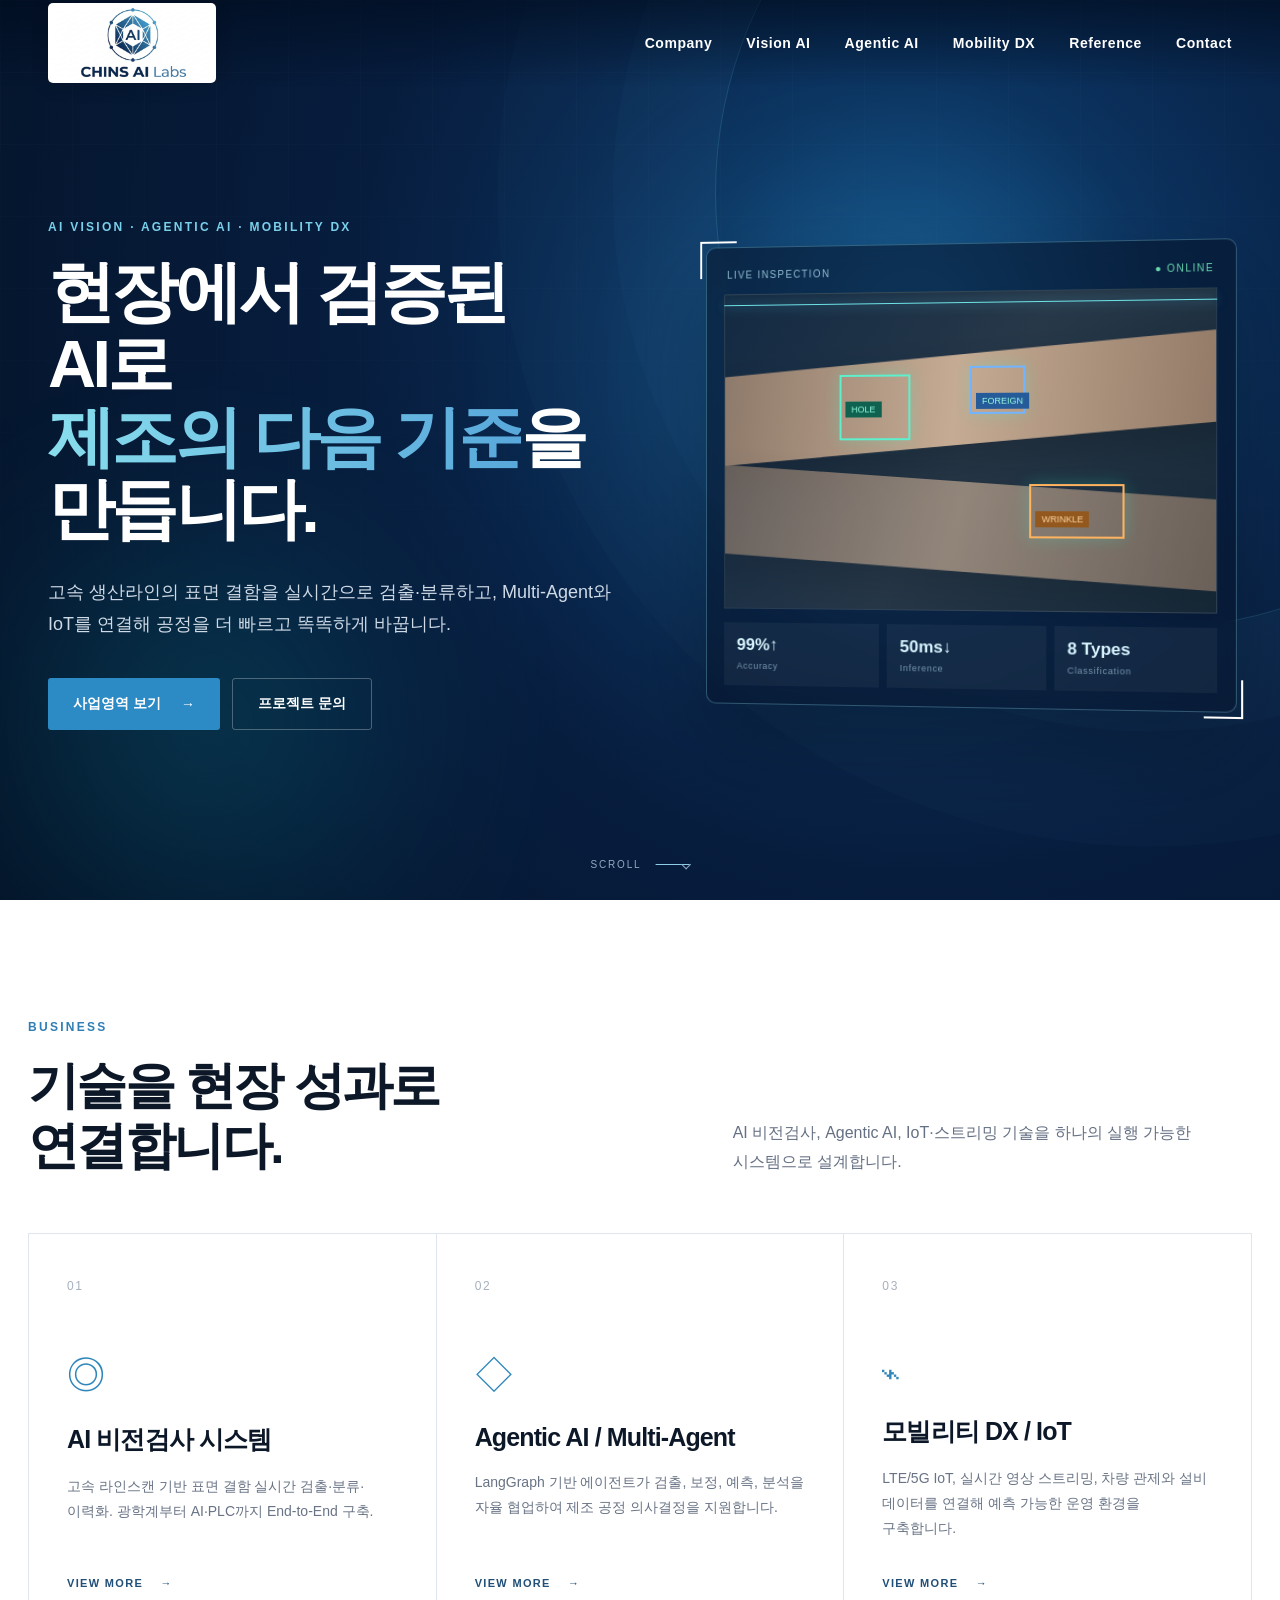
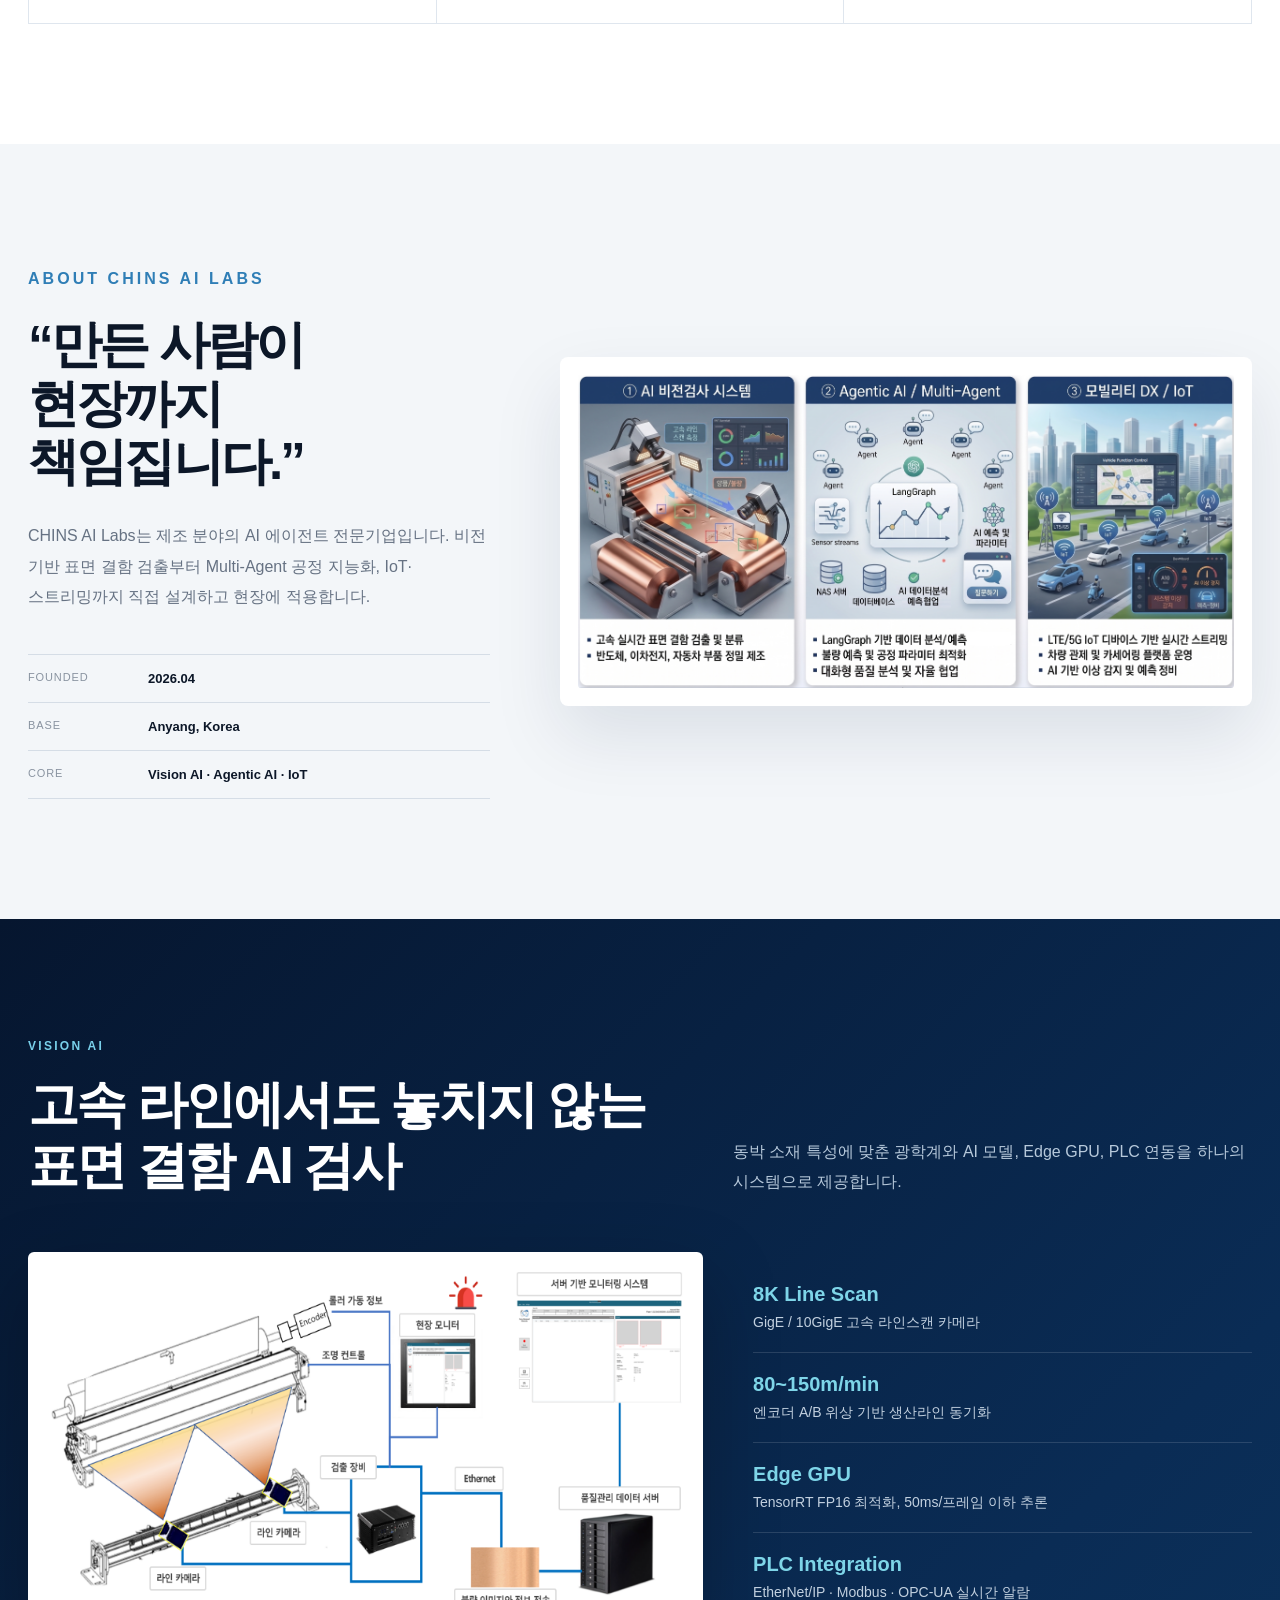
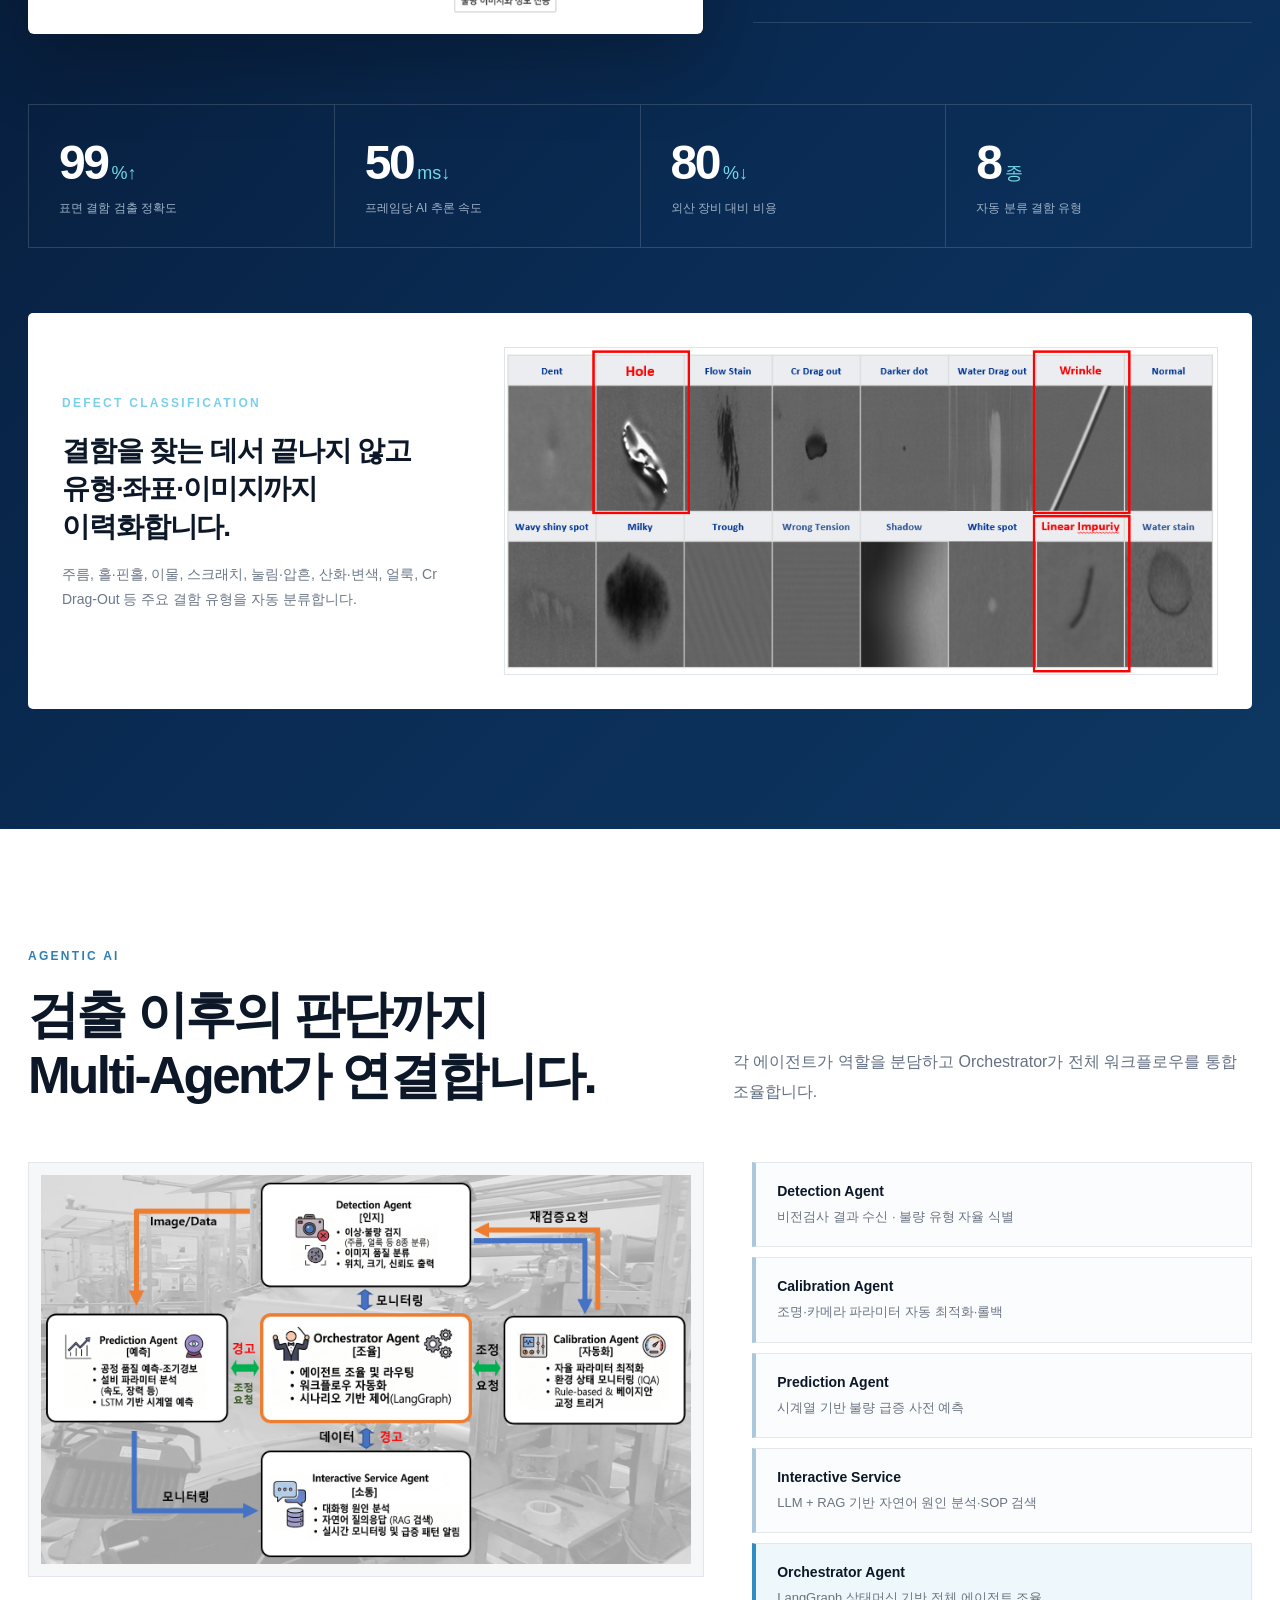
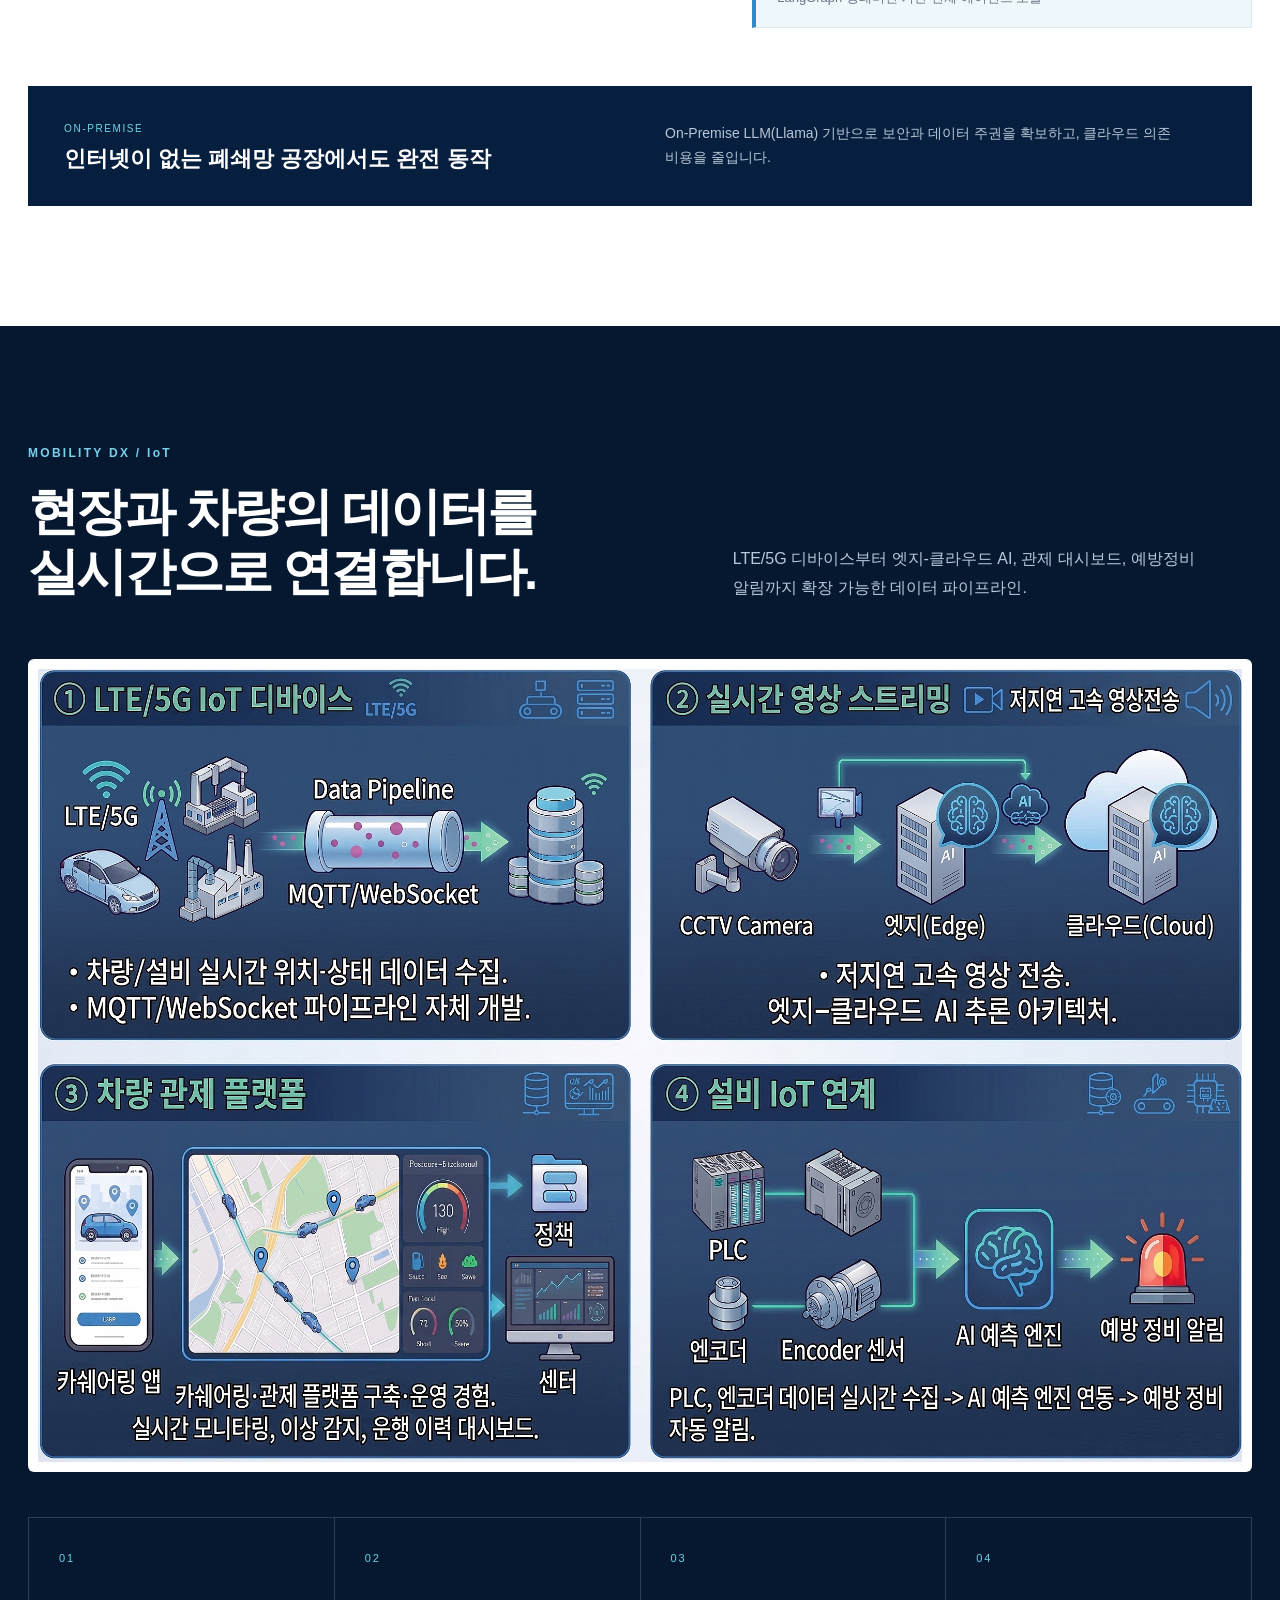
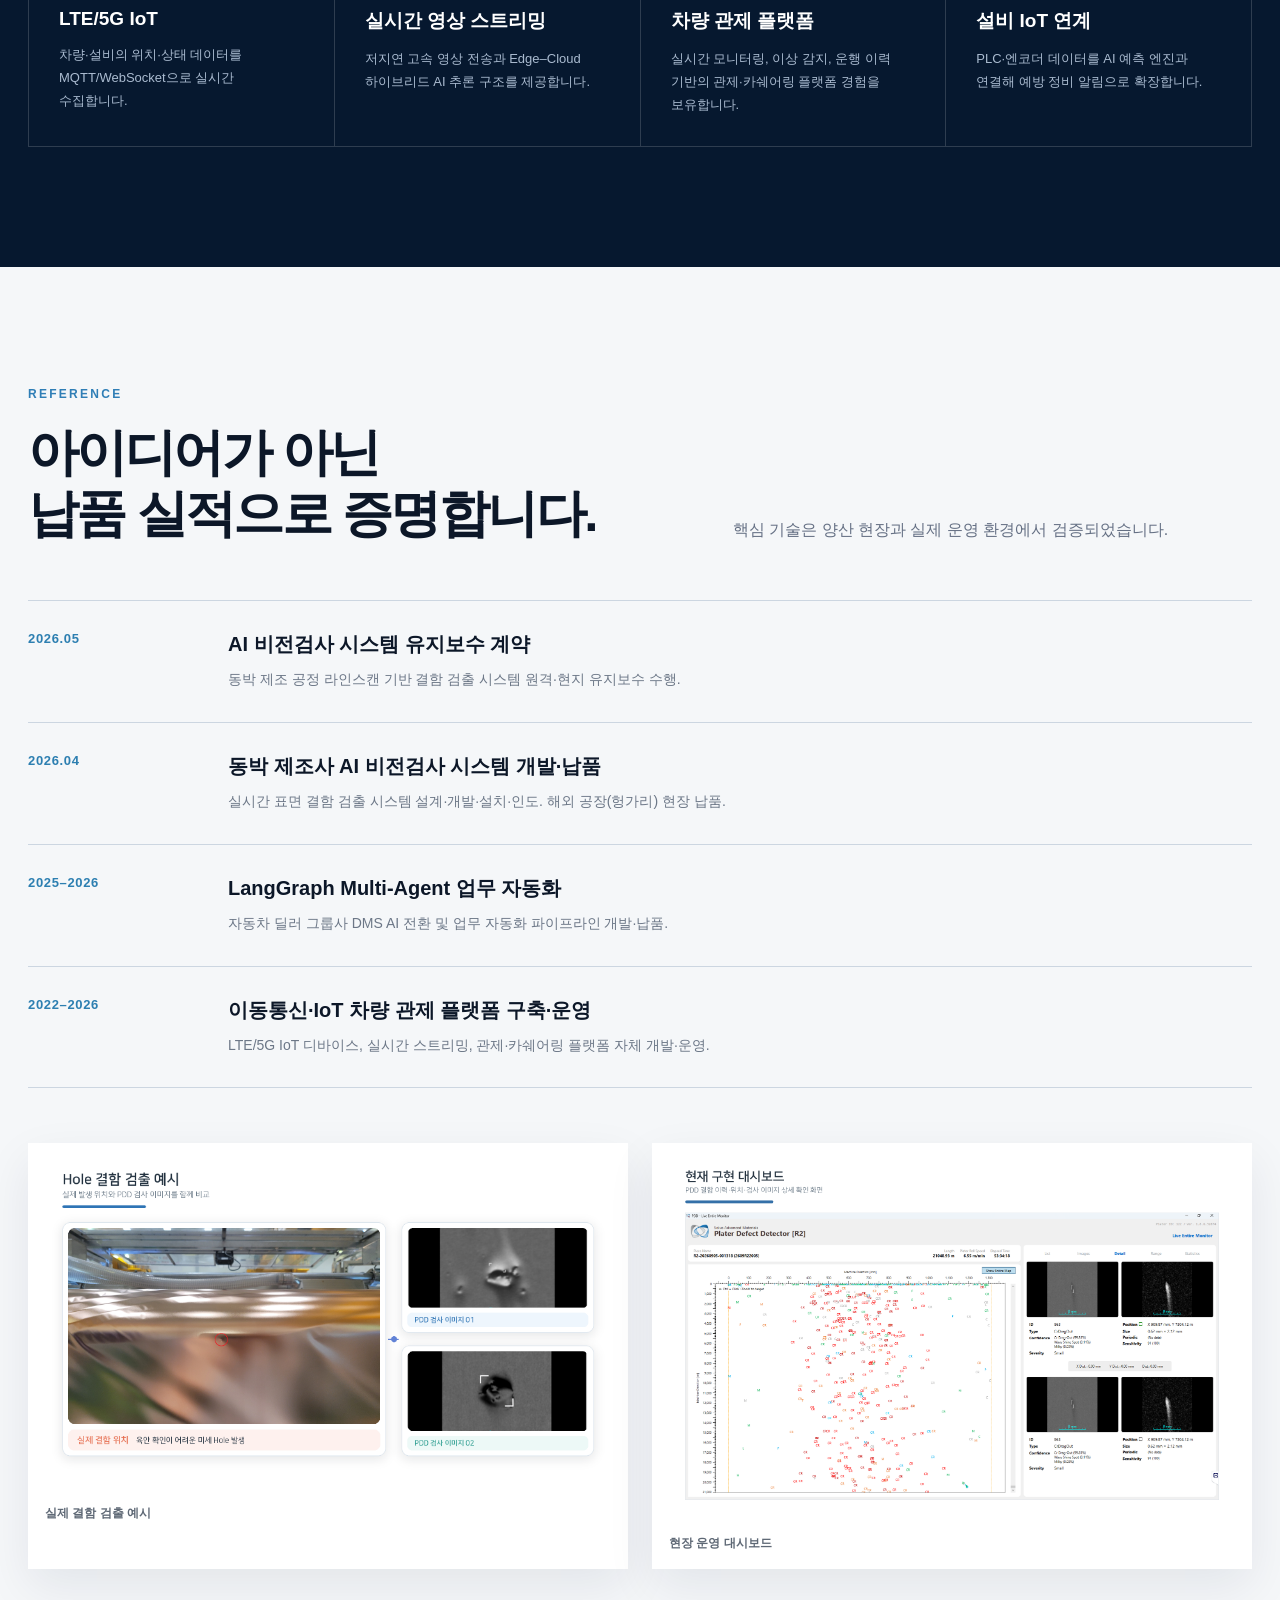
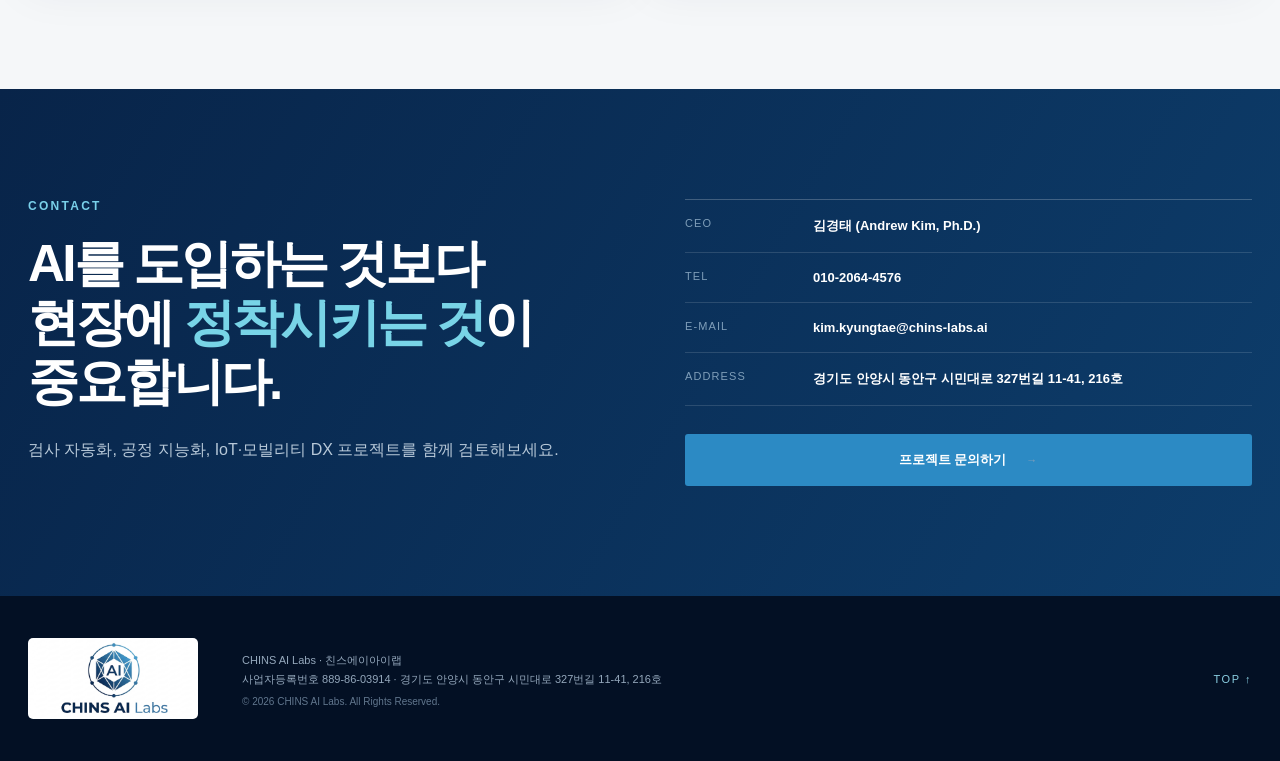
==== commit 129511d6: "Rename index-ko.html to index.html" ====
--- a/index.html
+++ b/index.html
@@ -1,14 +1,9 @@
 <!doctype html>
-<html lang="en">
+<html lang="ko">
 <head>
   <meta charset="utf-8" />
   <meta name="viewport" content="width=device-width, initial-scale=1" />
-  <meta name="description" content="CHINS AI Labs — AI vision inspection, agentic AI, and mobility DX for manufacturing." />
-  <meta property="og:title" content="CHINS AI Labs | Vision AI · Agentic AI · Mobility DX" />
-  <meta property="og:description" content="Field-proven AI for manufacturing: real-time surface defect inspection, multi-agent process intelligence, and IoT/mobility DX." />
-  <meta property="og:image" content="https://chins-labs.ai/assets/logo.png" />
-  <meta property="og:url" content="https://chins-labs.ai/" />
-  <meta property="og:type" content="website" />
+  <meta name="description" content="CHINS AI Labs — AI 비전검사, Agentic AI, 모빌리티 DX 전문기업" />
   <title>CHINS AI Labs | Vision AI · Agentic AI · Mobility DX</title>
   <link rel="stylesheet" href="./styles.css" />
 </head>
@@ -19,7 +14,7 @@
       <a href="#home" class="brand" aria-label="CHINS AI Labs home">
         <img src="./assets/logo.png" alt="CHINS AI Labs" />
       </a>
-      <nav class="desktop-nav" aria-label="Main menu">
+      <nav class="desktop-nav" aria-label="주요 메뉴">
         <a href="#company">Company</a>
         <a href="#vision">Vision AI</a>
         <a href="#agentic">Agentic AI</a>
@@ -27,7 +22,7 @@
         <a href="#reference">Reference</a>
         <a href="#contact">Contact</a>
       </nav>
-      <button class="menu-toggle" id="menuToggle" aria-label="Open menu" aria-expanded="false">
+      <button class="menu-toggle" id="menuToggle" aria-label="메뉴 열기" aria-expanded="false">
         <span></span><span></span><span></span>
       </button>
     </div>
@@ -49,11 +44,11 @@
       <div class="hero-inner">
         <div class="hero-copy reveal">
           <p class="eyebrow">AI VISION · AGENTIC AI · MOBILITY DX</p>
-          <h1>Field-proven AI,<br>setting <span>the next standard</span> in manufacturing.</h1>
-          <p class="hero-desc">We detect and classify surface defects on high-speed production lines in real time, and connect multi-agent AI with IoT to make your processes faster and smarter.</p>
+          <h1>현장에서 검증된 AI로<br><span>제조의 다음 기준</span>을 만듭니다.</h1>
+          <p class="hero-desc">고속 생산라인의 표면 결함을 실시간으로 검출·분류하고, Multi-Agent와 IoT를 연결해 공정을 더 빠르고 똑똑하게 바꿉니다.</p>
           <div class="hero-actions">
-            <a class="btn btn-primary" href="#business">Our Business <span>→</span></a>
-            <a class="btn btn-ghost" href="#contact">Start a Project</a>
+            <a class="btn btn-primary" href="#business">사업영역 보기 <span>→</span></a>
+            <a class="btn btn-ghost" href="#contact">프로젝트 문의</a>
           </div>
         </div>
         <div class="hero-visual reveal delay-1" aria-hidden="true">
@@ -80,29 +75,29 @@
 
     <section class="section business" id="business">
       <div class="section-head reveal">
-        <div><p class="eyebrow dark">BUSINESS</p><h2>Turning technology into results on the factory floor.</h2></div>
-        <p>We engineer AI vision inspection, agentic AI, and IoT/streaming technology into a single system that works in production.</p>
+        <div><p class="eyebrow dark">BUSINESS</p><h2>기술을 현장 성과로 연결합니다.</h2></div>
+        <p>AI 비전검사, Agentic AI, IoT·스트리밍 기술을 하나의 실행 가능한 시스템으로 설계합니다.</p>
       </div>
       <div class="business-grid">
         <article class="business-card vision-card reveal">
           <span class="card-no">01</span>
           <div class="card-icon">◎</div>
-          <h3>AI Vision Inspection</h3>
-          <p>Real-time detection, classification, and traceability of surface defects with high-speed line-scan imaging. End-to-end delivery, from optics to AI to PLC.</p>
+          <h3>AI 비전검사 시스템</h3>
+          <p>고속 라인스캔 기반 표면 결함 실시간 검출·분류·이력화. 광학계부터 AI·PLC까지 End-to-End 구축.</p>
           <a href="#vision">VIEW MORE <span>→</span></a>
         </article>
         <article class="business-card agent-card reveal delay-1">
           <span class="card-no">02</span>
           <div class="card-icon">◇</div>
           <h3>Agentic AI / Multi-Agent</h3>
-          <p>LangGraph-based agents autonomously collaborate on detection, calibration, prediction, and analysis to support decision-making in manufacturing.</p>
+          <p>LangGraph 기반 에이전트가 검출, 보정, 예측, 분석을 자율 협업하여 제조 공정 의사결정을 지원합니다.</p>
           <a href="#agentic">VIEW MORE <span>→</span></a>
         </article>
         <article class="business-card mobility-card reveal delay-2">
           <span class="card-no">03</span>
           <div class="card-icon">⌁</div>
-          <h3>Mobility DX / IoT</h3>
-          <p>We connect LTE/5G IoT, real-time video streaming, fleet monitoring, and equipment data to build predictable operations.</p>
+          <h3>모빌리티 DX / IoT</h3>
+          <p>LTE/5G IoT, 실시간 영상 스트리밍, 차량 관제와 설비 데이터를 연결해 예측 가능한 운영 환경을 구축합니다.</p>
           <a href="#mobility">VIEW MORE <span>→</span></a>
         </article>
       </div>
@@ -112,8 +107,8 @@
       <div class="company-layout">
         <div class="company-copy reveal">
           <p class="eyebrow dark">ABOUT CHINS AI LABS</p>
-          <h2>“We build it.<br>We stand behind it on the floor.”</h2>
-          <p>CHINS AI Labs is an AI agent company specializing in manufacturing. From vision-based surface defect detection to multi-agent process intelligence and IoT/streaming, we design every system ourselves and deploy it in the field.</p>
+          <h2>“만든 사람이<br>현장까지 책임집니다.”</h2>
+          <p>CHINS AI Labs는 제조 분야의 AI 에이전트 전문기업입니다. 비전 기반 표면 결함 검출부터 Multi-Agent 공정 지능화, IoT·스트리밍까지 직접 설계하고 현장에 적용합니다.</p>
           <div class="company-meta">
             <div><span>Founded</span><b>2026.04</b></div>
             <div><span>Base</span><b>Anyang, Korea</b></div>
@@ -121,88 +116,88 @@
           </div>
         </div>
         <div class="company-image reveal delay-1">
-          <img src="./assets/business-overview.png" alt="CHINS AI Labs' three business areas" />
+          <img src="./assets/business-overview.png" alt="CHINS AI Labs 3대 사업 영역" />
         </div>
       </div>
     </section>
 
     <section class="section tech-section" id="vision">
       <div class="section-head light reveal">
-        <div><p class="eyebrow">VISION AI</p><h2>AI surface inspection that misses nothing,<br>even at line speed.</h2></div>
-        <p>Optics tuned for copper foil, AI models, edge GPUs, and PLC integration — delivered as one system.</p>
+        <div><p class="eyebrow">VISION AI</p><h2>고속 라인에서도 놓치지 않는<br>표면 결함 AI 검사</h2></div>
+        <p>동박 소재 특성에 맞춘 광학계와 AI 모델, Edge GPU, PLC 연동을 하나의 시스템으로 제공합니다.</p>
       </div>
       <div class="vision-layout">
-        <div class="tech-image reveal"><img src="./assets/vision-architecture.png" alt="AI vision inspection system architecture" /></div>
+        <div class="tech-image reveal"><img src="./assets/vision-architecture.png" alt="AI 비전검사 시스템 구성도" /></div>
         <div class="tech-copy reveal delay-1">
           <ul class="feature-list">
-            <li><b>8K Line Scan</b><span>GigE / 10GigE high-speed line-scan cameras</span></li>
-            <li><b>80~150m/min</b><span>Line synchronization via encoder A/B phase</span></li>
-            <li><b>Edge GPU</b><span>TensorRT FP16 optimization, under 50 ms inference per frame</span></li>
-            <li><b>PLC Integration</b><span>Real-time alarms over EtherNet/IP · Modbus · OPC-UA</span></li>
+            <li><b>8K Line Scan</b><span>GigE / 10GigE 고속 라인스캔 카메라</span></li>
+            <li><b>80~150m/min</b><span>엔코더 A/B 위상 기반 생산라인 동기화</span></li>
+            <li><b>Edge GPU</b><span>TensorRT FP16 최적화, 50ms/프레임 이하 추론</span></li>
+            <li><b>PLC Integration</b><span>EtherNet/IP · Modbus · OPC-UA 실시간 알람</span></li>
           </ul>
         </div>
       </div>
       <div class="kpi-grid reveal">
-        <div class="kpi"><strong data-count="99">99</strong><em>%↑</em><span>Surface defect detection accuracy</span></div>
-        <div class="kpi"><strong data-count="50">50</strong><em>ms↓</em><span>AI inference time per frame</span></div>
-        <div class="kpi"><strong data-count="80">80</strong><em>%↓</em><span>Cost vs. imported systems</span></div>
-        <div class="kpi"><strong data-count="8">8</strong><em> types</em><span>Defect classes auto-classified</span></div>
+        <div class="kpi"><strong data-count="99">99</strong><em>%↑</em><span>표면 결함 검출 정확도</span></div>
+        <div class="kpi"><strong data-count="50">50</strong><em>ms↓</em><span>프레임당 AI 추론 속도</span></div>
+        <div class="kpi"><strong data-count="80">80</strong><em>%↓</em><span>외산 장비 대비 비용</span></div>
+        <div class="kpi"><strong data-count="8">8</strong><em>종</em><span>자동 분류 결함 유형</span></div>
       </div>
       <div class="defect-showcase reveal">
-        <div class="defect-copy"><p class="eyebrow">DEFECT CLASSIFICATION</p><h3>We don't just find defects.<br>We log their type, coordinates, and images.</h3><p>Major defect types are classified automatically, including wrinkles, holes/pinholes, foreign matter, scratches, dents/impressions, oxidation/discoloration, stains, and Cr drag-out.</p></div>
-        <img src="./assets/defect-types.png" alt="Surface defect type samples" />
+        <div class="defect-copy"><p class="eyebrow">DEFECT CLASSIFICATION</p><h3>결함을 찾는 데서 끝나지 않고<br>유형·좌표·이미지까지 이력화합니다.</h3><p>주름, 홀·핀홀, 이물, 스크래치, 눌림·압흔, 산화·변색, 얼룩, Cr Drag-Out 등 주요 결함 유형을 자동 분류합니다.</p></div>
+        <img src="./assets/defect-types.png" alt="표면 결함 유형 샘플" />
       </div>
     </section>
 
     <section class="section agentic" id="agentic">
       <div class="section-head reveal">
-        <div><p class="eyebrow dark">AGENTIC AI</p><h2>Beyond detection,<br>multi-agent AI drives the next decision.</h2></div>
-        <p>Each agent owns a role, while the Orchestrator coordinates the entire workflow.</p>
+        <div><p class="eyebrow dark">AGENTIC AI</p><h2>검출 이후의 판단까지<br>Multi-Agent가 연결합니다.</h2></div>
+        <p>각 에이전트가 역할을 분담하고 Orchestrator가 전체 워크플로우를 통합 조율합니다.</p>
       </div>
       <div class="agent-layout">
-        <div class="agent-diagram reveal"><img src="./assets/multi-agent.png" alt="Multi-agent system architecture" /></div>
+        <div class="agent-diagram reveal"><img src="./assets/multi-agent.png" alt="Multi-Agent 시스템 구성도" /></div>
         <div class="agent-cards reveal delay-1">
-          <div><span>Detection Agent</span><p>Receives inspection results · identifies defect types autonomously</p></div>
-          <div><span>Calibration Agent</span><p>Auto-optimizes lighting and camera parameters, with rollback</p></div>
-          <div><span>Prediction Agent</span><p>Forecasts defect surges in advance from time-series data</p></div>
-          <div><span>Interactive Service</span><p>LLM + RAG natural-language root-cause analysis and SOP search</p></div>
-          <div class="accent"><span>Orchestrator Agent</span><p>Coordinates all agents on a LangGraph state machine</p></div>
+          <div><span>Detection Agent</span><p>비전검사 결과 수신 · 불량 유형 자율 식별</p></div>
+          <div><span>Calibration Agent</span><p>조명·카메라 파라미터 자동 최적화·롤백</p></div>
+          <div><span>Prediction Agent</span><p>시계열 기반 불량 급증 사전 예측</p></div>
+          <div><span>Interactive Service</span><p>LLM + RAG 기반 자연어 원인 분석·SOP 검색</p></div>
+          <div class="accent"><span>Orchestrator Agent</span><p>LangGraph 상태머신 기반 전체 에이전트 조율</p></div>
         </div>
       </div>
       <div class="onprem reveal">
-        <div><span class="badge">ON-PREMISE</span><h3>Fully operational in air-gapped factories with no internet access</h3></div>
-        <p>On-premise LLMs (Llama) ensure security and data sovereignty while cutting cloud dependency costs.</p>
+        <div><span class="badge">ON-PREMISE</span><h3>인터넷이 없는 폐쇄망 공장에서도 완전 동작</h3></div>
+        <p>On-Premise LLM(Llama) 기반으로 보안과 데이터 주권을 확보하고, 클라우드 의존 비용을 줄입니다.</p>
       </div>
     </section>
 
     <section class="section mobility" id="mobility">
       <div class="section-head light reveal">
-        <div><p class="eyebrow">MOBILITY DX / IoT</p><h2>Connecting field and vehicle data<br>in real time.</h2></div>
-        <p>A scalable data pipeline spanning LTE/5G devices, edge-cloud AI, monitoring dashboards, and predictive maintenance alerts.</p>
-      </div>
-      <div class="mobility-visual reveal"><img src="./assets/iot-mobility.png" alt="IoT and mobility DX technologies" /></div>
+        <div><p class="eyebrow">MOBILITY DX / IoT</p><h2>현장과 차량의 데이터를<br>실시간으로 연결합니다.</h2></div>
+        <p>LTE/5G 디바이스부터 엣지-클라우드 AI, 관제 대시보드, 예방정비 알림까지 확장 가능한 데이터 파이프라인.</p>
+      </div>
+      <div class="mobility-visual reveal"><img src="./assets/iot-mobility.png" alt="IoT 및 모빌리티 DX 기술" /></div>
       <div class="mobility-grid">
-        <article class="reveal"><span>01</span><h3>LTE/5G IoT</h3><p>Collects vehicle and equipment location and status data in real time over MQTT/WebSocket.</p></article>
-        <article class="reveal delay-1"><span>02</span><h3>Real-Time Video Streaming</h3><p>Low-latency, high-speed video transmission with a hybrid edge–cloud AI inference architecture.</p></article>
-        <article class="reveal delay-2"><span>03</span><h3>Fleet Monitoring Platform</h3><p>Proven experience with monitoring and car-sharing platforms: real-time tracking, anomaly detection, and trip history.</p></article>
-        <article class="reveal delay-3"><span>04</span><h3>Equipment IoT Integration</h3><p>Connects PLC and encoder data to an AI prediction engine for predictive maintenance alerts.</p></article>
+        <article class="reveal"><span>01</span><h3>LTE/5G IoT</h3><p>차량·설비의 위치·상태 데이터를 MQTT/WebSocket으로 실시간 수집합니다.</p></article>
+        <article class="reveal delay-1"><span>02</span><h3>실시간 영상 스트리밍</h3><p>저지연 고속 영상 전송과 Edge–Cloud 하이브리드 AI 추론 구조를 제공합니다.</p></article>
+        <article class="reveal delay-2"><span>03</span><h3>차량 관제 플랫폼</h3><p>실시간 모니터링, 이상 감지, 운행 이력 기반의 관제·카쉐어링 플랫폼 경험을 보유합니다.</p></article>
+        <article class="reveal delay-3"><span>04</span><h3>설비 IoT 연계</h3><p>PLC·엔코더 데이터를 AI 예측 엔진과 연결해 예방 정비 알림으로 확장합니다.</p></article>
       </div>
     </section>
 
     <section class="section reference" id="reference">
       <div class="section-head reveal">
-        <div><p class="eyebrow dark">REFERENCE</p><h2>Proven by deliveries,<br>not just ideas.</h2></div>
-        <p>Our core technologies have been validated in mass production and real-world operations.</p>
+        <div><p class="eyebrow dark">REFERENCE</p><h2>아이디어가 아닌<br>납품 실적으로 증명합니다.</h2></div>
+        <p>핵심 기술은 양산 현장과 실제 운영 환경에서 검증되었습니다.</p>
       </div>
       <div class="timeline reveal">
-        <div class="timeline-item"><time>2026.05</time><div><h3>AI Vision Inspection System Maintenance Contract</h3><p>Remote and on-site maintenance of a line-scan defect detection system for a copper foil manufacturing process.</p></div></div>
-        <div class="timeline-item"><time>2026.04</time><div><h3>AI Vision Inspection System for a Copper Foil Manufacturer</h3><p>Design, development, installation, and handover of a real-time surface defect detection system, delivered on-site at an overseas plant in Hungary.</p></div></div>
-        <div class="timeline-item"><time>2025–2026</time><div><h3>LangGraph Multi-Agent Business Automation</h3><p>AI transformation of the DMS and business automation pipelines for an automotive dealer group.</p></div></div>
-        <div class="timeline-item"><time>2022–2026</time><div><h3>Telecom &amp; IoT Fleet Monitoring Platform</h3><p>In-house development and operation of LTE/5G IoT devices, real-time streaming, and monitoring/car-sharing platforms.</p></div></div>
+        <div class="timeline-item"><time>2026.05</time><div><h3>AI 비전검사 시스템 유지보수 계약</h3><p>동박 제조 공정 라인스캔 기반 결함 검출 시스템 원격·현지 유지보수 수행.</p></div></div>
+        <div class="timeline-item"><time>2026.04</time><div><h3>동박 제조사 AI 비전검사 시스템 개발·납품</h3><p>실시간 표면 결함 검출 시스템 설계·개발·설치·인도. 해외 공장(헝가리) 현장 납품.</p></div></div>
+        <div class="timeline-item"><time>2025–2026</time><div><h3>LangGraph Multi-Agent 업무 자동화</h3><p>자동차 딜러 그룹사 DMS AI 전환 및 업무 자동화 파이프라인 개발·납품.</p></div></div>
+        <div class="timeline-item"><time>2022–2026</time><div><h3>이동통신·IoT 차량 관제 플랫폼 구축·운영</h3><p>LTE/5G IoT 디바이스, 실시간 스트리밍, 관제·카쉐어링 플랫폼 자체 개발·운영.</p></div></div>
       </div>
       <div class="proof-gallery reveal">
-        <figure><img src="./assets/hole-detection.png" alt="Hole defect detection example" /><figcaption>Real-world defect detection example</figcaption></figure>
-        <figure><img src="./assets/inspection-dashboard.png" alt="AI vision inspection dashboard" /><figcaption>On-site operations dashboard</figcaption></figure>
+        <figure><img src="./assets/hole-detection.png" alt="Hole 결함 검출 예시" /><figcaption>실제 결함 검출 예시</figcaption></figure>
+        <figure><img src="./assets/inspection-dashboard.png" alt="AI 비전검사 대시보드" /><figcaption>현장 운영 대시보드</figcaption></figure>
       </div>
     </section>
 
@@ -210,15 +205,15 @@
       <div class="contact-inner reveal">
         <div class="contact-lead">
           <p class="eyebrow">CONTACT</p>
-          <h2>Adopting AI is one thing.<br><span>Making it stick</span> on the floor is what matters.</h2>
-          <p>Let's discuss your inspection automation, process intelligence, or IoT/mobility DX project.</p>
+          <h2>AI를 도입하는 것보다<br>현장에 <span>정착시키는 것</span>이 중요합니다.</h2>
+          <p>검사 자동화, 공정 지능화, IoT·모빌리티 DX 프로젝트를 함께 검토해보세요.</p>
         </div>
         <div class="contact-card">
-          <div><span>CEO</span><b>Andrew Kyungtae Kim, Ph.D.</b></div>
-          <div><span>Tel</span><a href="tel:+821020644576">+82-10-2064-4576</a></div>
+          <div><span>CEO</span><b>김경태 (Andrew Kim, Ph.D.)</b></div>
+          <div><span>Tel</span><a href="tel:01020644576">010-2064-4576</a></div>
           <div><span>E-mail</span><a href="mailto:kim.kyungtae@chins-labs.ai">kim.kyungtae@chins-labs.ai</a></div>
-          <div><span>Address</span><b>Rm. 216, 11-41 Simin-daero 327beon-gil, Dongan-gu, Anyang-si, Gyeonggi-do, Republic of Korea</b></div>
-          <a class="btn btn-primary contact-btn" href="mailto:kim.kyungtae@chins-labs.ai?subject=Project%20Inquiry%20-%20CHINS%20AI%20Labs">Send an Inquiry <span>→</span></a>
+          <div><span>Address</span><b>경기도 안양시 동안구 시민대로 327번길 11-41, 216호</b></div>
+          <a class="btn btn-primary contact-btn" href="mailto:kim.kyungtae@chins-labs.ai?subject=CHINS AI Labs 프로젝트 문의">프로젝트 문의하기 <span>→</span></a>
         </div>
       </div>
     </section>
@@ -228,8 +223,8 @@
     <div class="footer-inner">
       <img src="./assets/logo.png" alt="CHINS AI Labs" />
       <div class="footer-copy">
-        <p>CHINS AI Labs</p>
-        <p>Business Reg. No. 889-86-03914 · Rm. 216, 11-41 Simin-daero 327beon-gil, Dongan-gu, Anyang-si, Gyeonggi-do, Republic of Korea</p>
+        <p>CHINS AI Labs · 친스에이아이랩</p>
+        <p>사업자등록번호 889-86-03914 · 경기도 안양시 동안구 시민대로 327번길 11-41, 216호</p>
         <small>© 2026 CHINS AI Labs. All Rights Reserved.</small>
       </div>
       <a href="#home" class="top-link">TOP ↑</a>
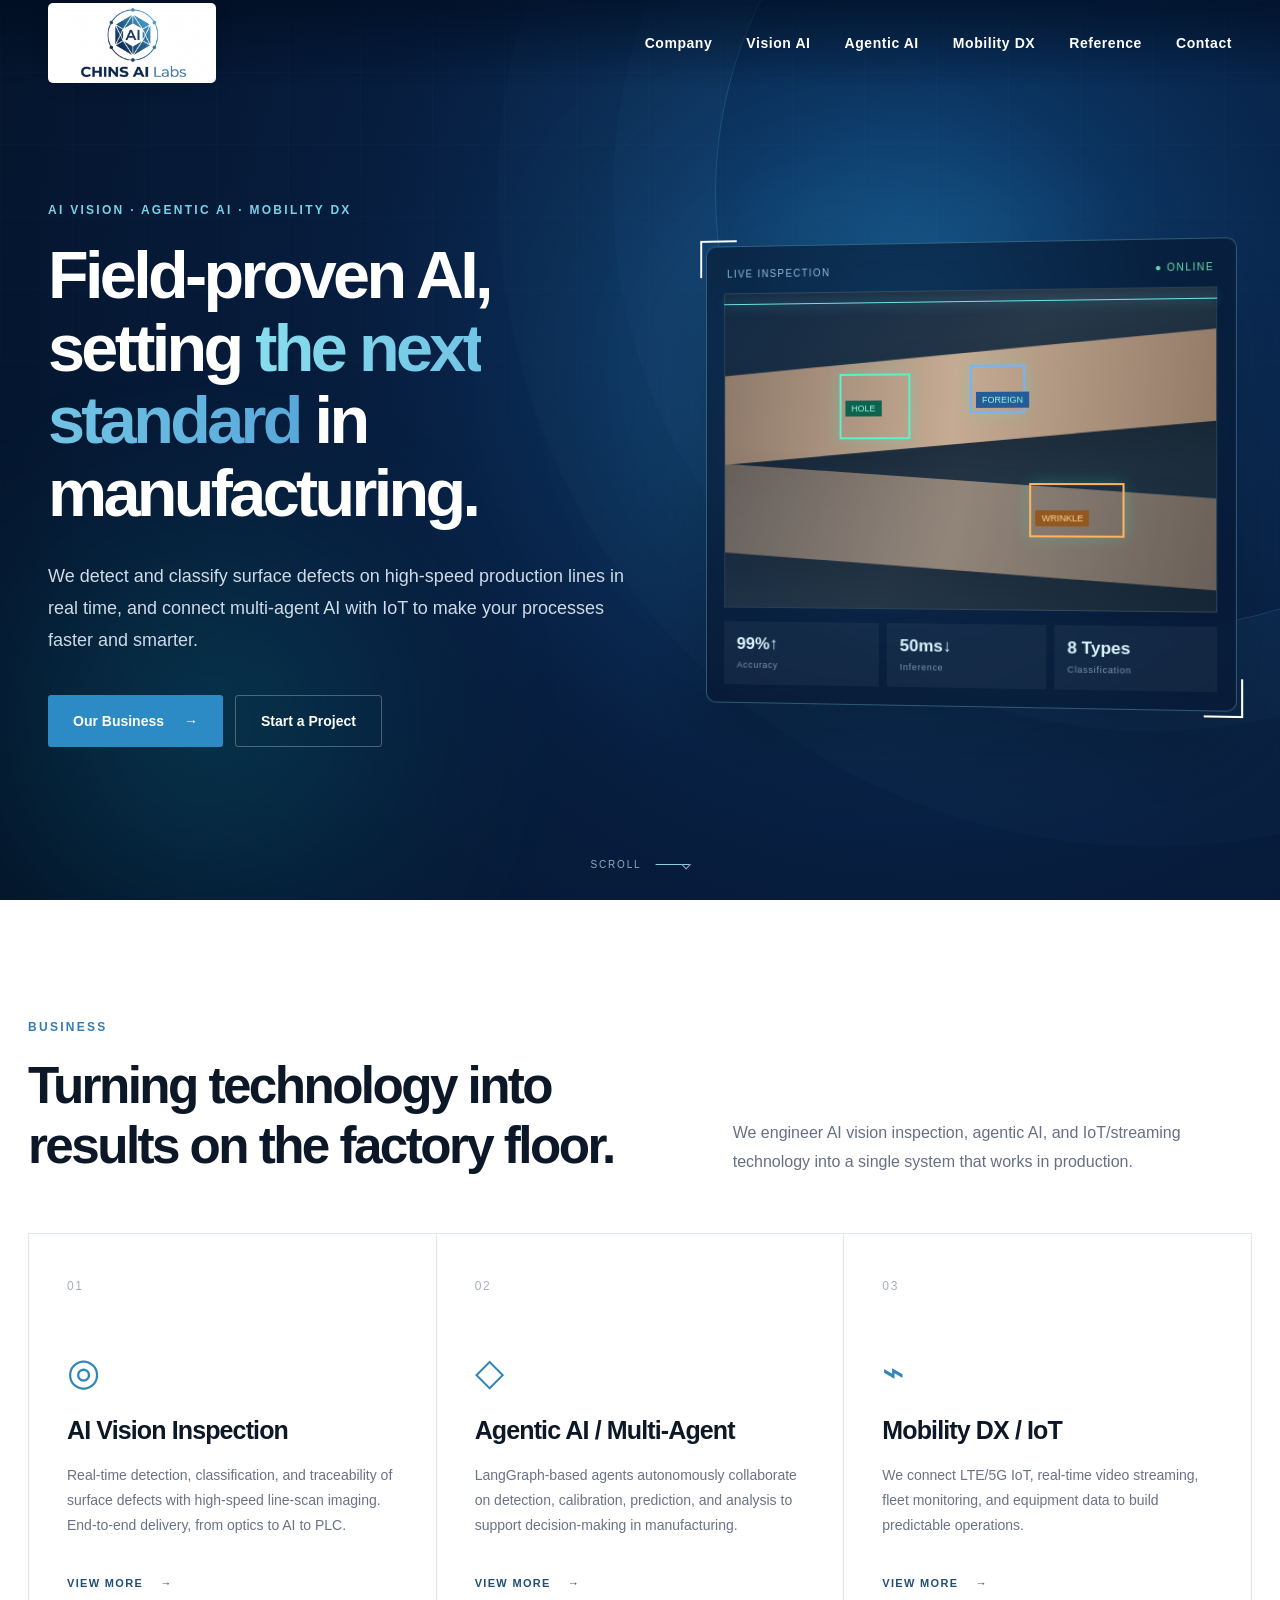
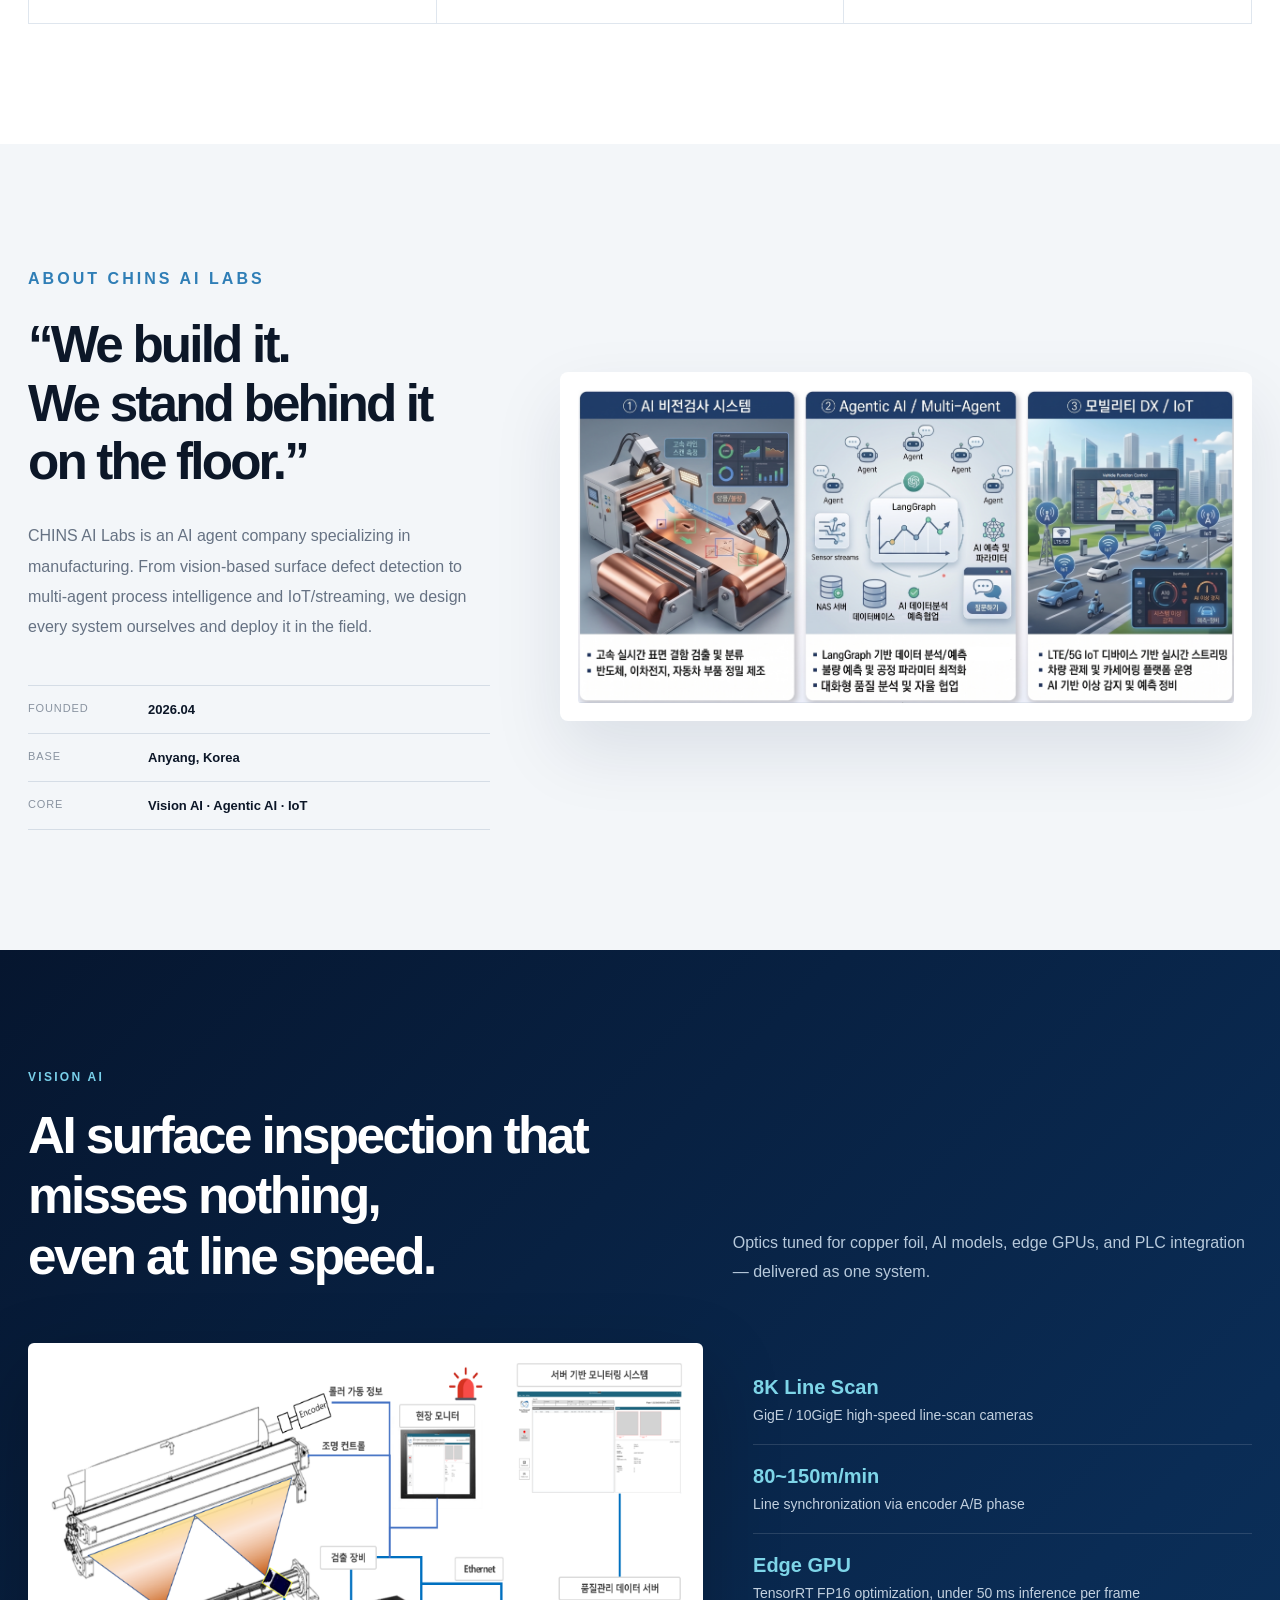
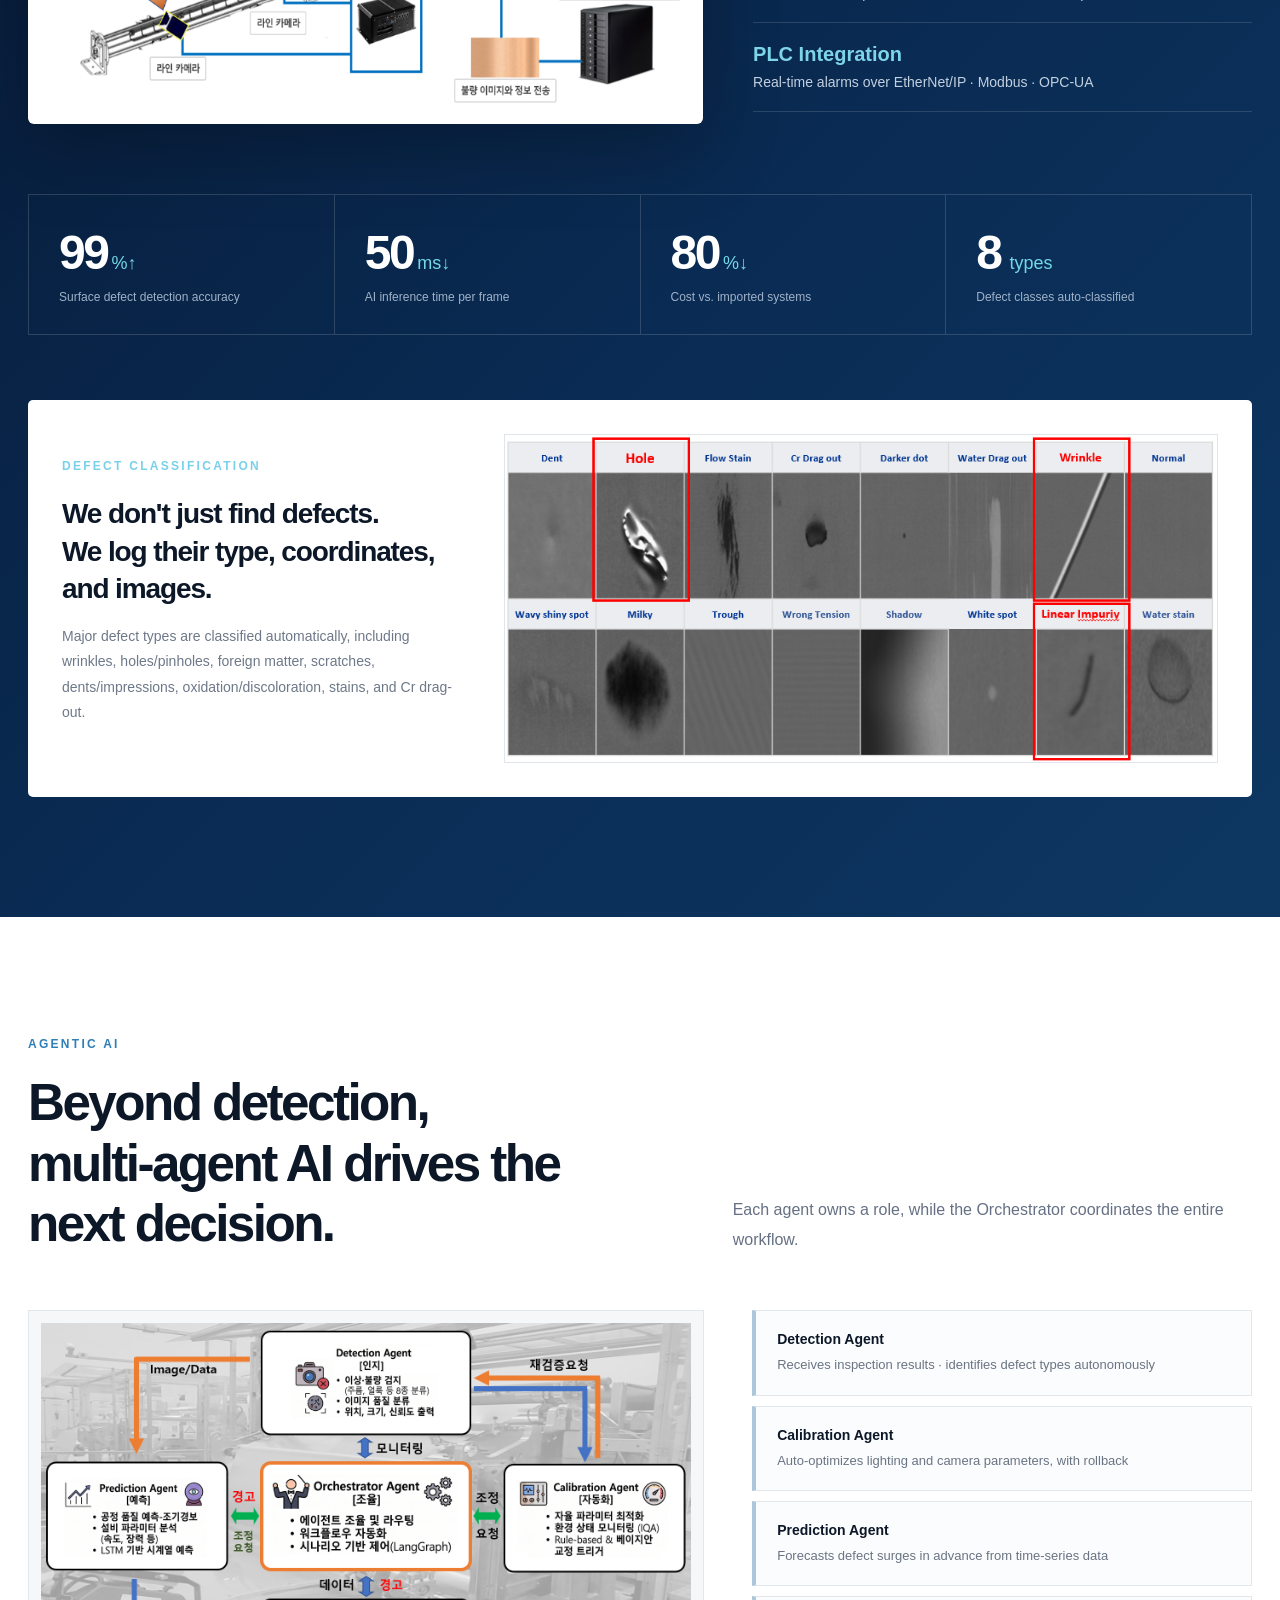
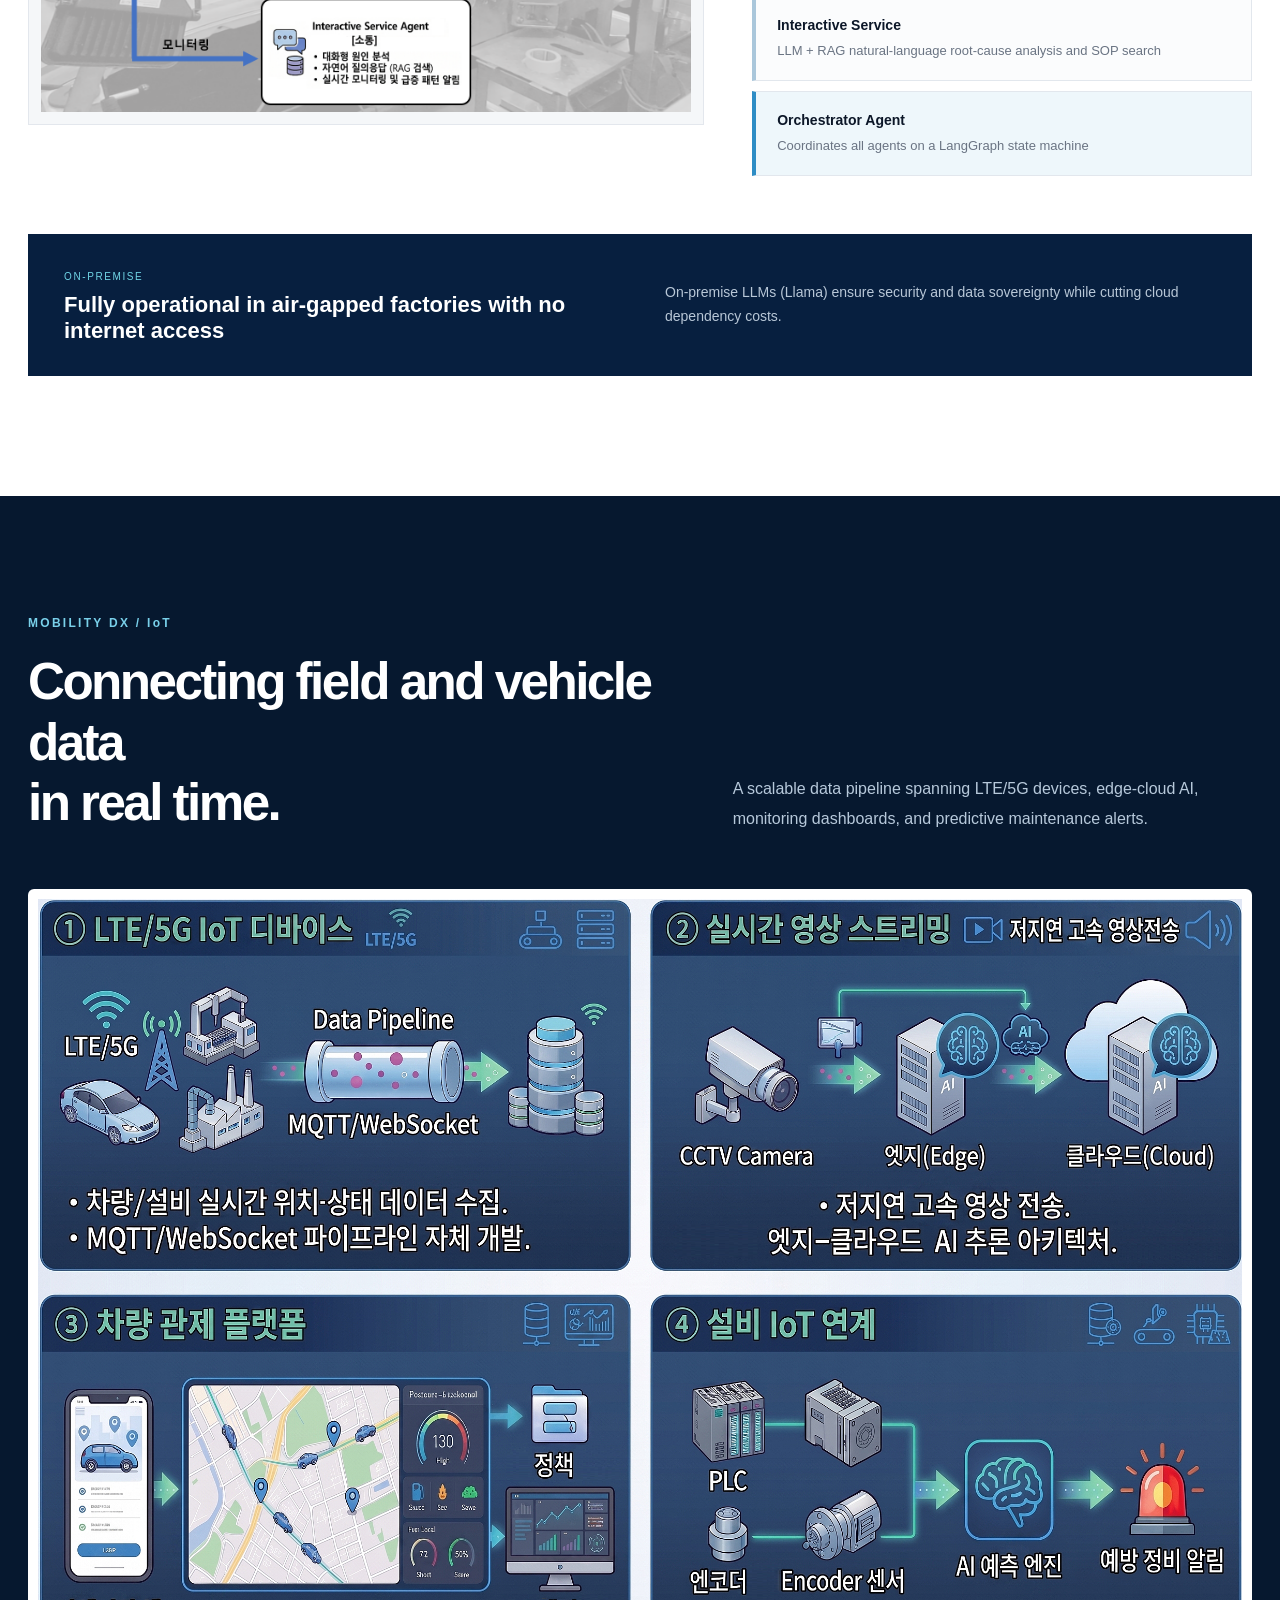
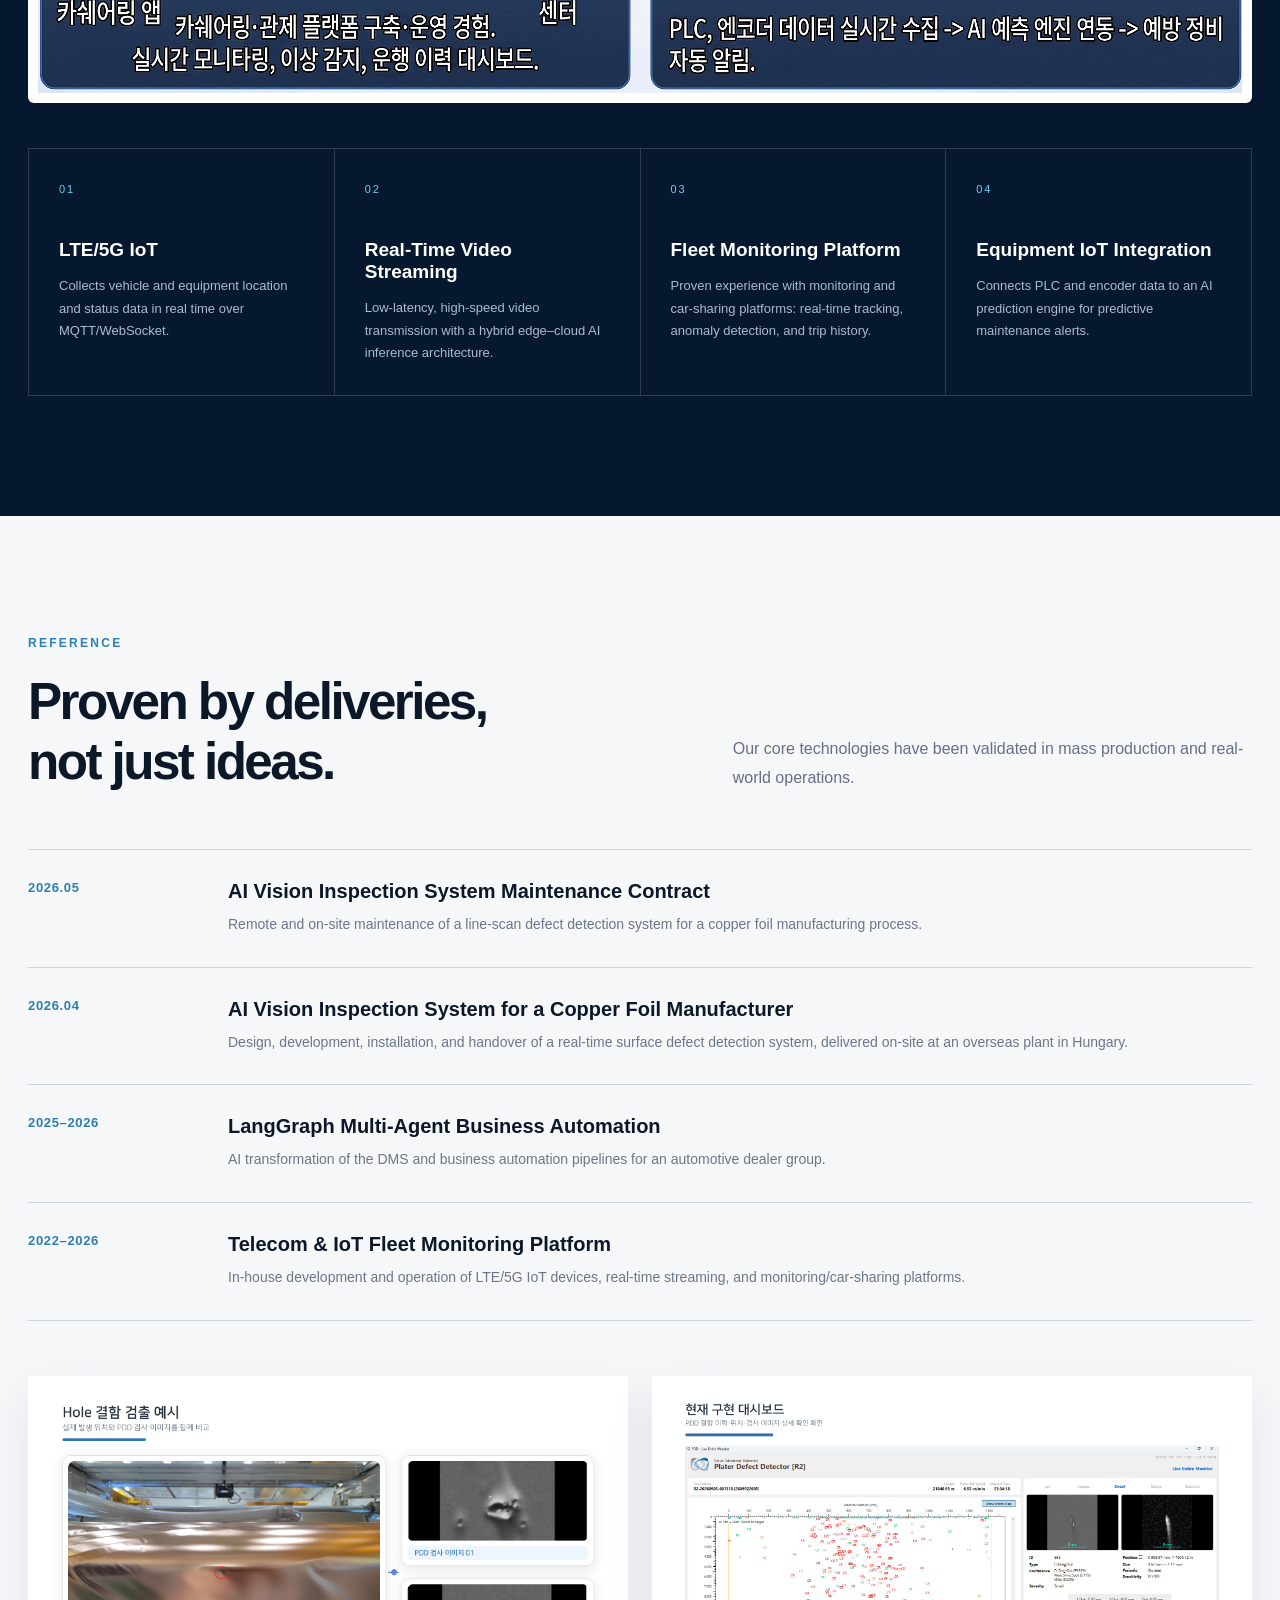
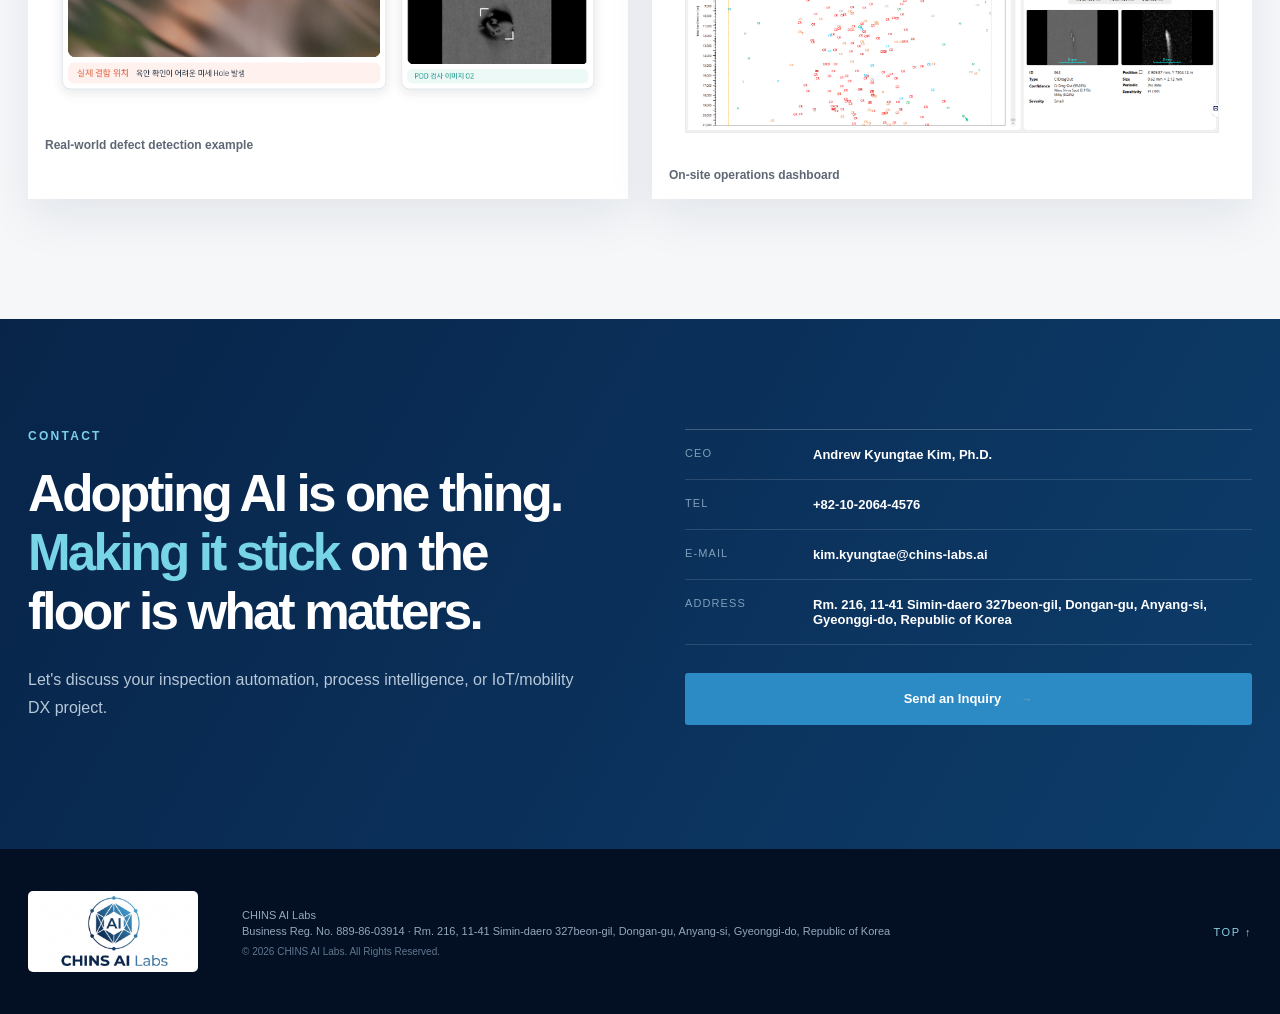
==== commit 25158924: "Add files via upload" ====
--- a/index.html
+++ b/index.html
@@ -1,9 +1,14 @@
 <!doctype html>
-<html lang="ko">
+<html lang="en">
 <head>
   <meta charset="utf-8" />
   <meta name="viewport" content="width=device-width, initial-scale=1" />
-  <meta name="description" content="CHINS AI Labs — AI 비전검사, Agentic AI, 모빌리티 DX 전문기업" />
+  <meta name="description" content="CHINS AI Labs — AI vision inspection, agentic AI, and mobility DX for manufacturing." />
+  <meta property="og:title" content="CHINS AI Labs | Vision AI · Agentic AI · Mobility DX" />
+  <meta property="og:description" content="Field-proven AI for manufacturing: real-time surface defect inspection, multi-agent process intelligence, and IoT/mobility DX." />
+  <meta property="og:image" content="https://chins-labs.ai/assets/logo.png" />
+  <meta property="og:url" content="https://chins-labs.ai/" />
+  <meta property="og:type" content="website" />
   <title>CHINS AI Labs | Vision AI · Agentic AI · Mobility DX</title>
   <link rel="stylesheet" href="./styles.css" />
 </head>
@@ -14,7 +19,7 @@
       <a href="#home" class="brand" aria-label="CHINS AI Labs home">
         <img src="./assets/logo.png" alt="CHINS AI Labs" />
       </a>
-      <nav class="desktop-nav" aria-label="주요 메뉴">
+      <nav class="desktop-nav" aria-label="Main menu">
         <a href="#company">Company</a>
         <a href="#vision">Vision AI</a>
         <a href="#agentic">Agentic AI</a>
@@ -22,7 +27,7 @@
         <a href="#reference">Reference</a>
         <a href="#contact">Contact</a>
       </nav>
-      <button class="menu-toggle" id="menuToggle" aria-label="메뉴 열기" aria-expanded="false">
+      <button class="menu-toggle" id="menuToggle" aria-label="Open menu" aria-expanded="false">
         <span></span><span></span><span></span>
       </button>
     </div>
@@ -44,11 +49,11 @@
       <div class="hero-inner">
         <div class="hero-copy reveal">
           <p class="eyebrow">AI VISION · AGENTIC AI · MOBILITY DX</p>
-          <h1>현장에서 검증된 AI로<br><span>제조의 다음 기준</span>을 만듭니다.</h1>
-          <p class="hero-desc">고속 생산라인의 표면 결함을 실시간으로 검출·분류하고, Multi-Agent와 IoT를 연결해 공정을 더 빠르고 똑똑하게 바꿉니다.</p>
+          <h1>Field-proven AI,<br>setting <span>the next standard</span> in manufacturing.</h1>
+          <p class="hero-desc">We detect and classify surface defects on high-speed production lines in real time, and connect multi-agent AI with IoT to make your processes faster and smarter.</p>
           <div class="hero-actions">
-            <a class="btn btn-primary" href="#business">사업영역 보기 <span>→</span></a>
-            <a class="btn btn-ghost" href="#contact">프로젝트 문의</a>
+            <a class="btn btn-primary" href="#business">Our Business <span>→</span></a>
+            <a class="btn btn-ghost" href="#contact">Start a Project</a>
           </div>
         </div>
         <div class="hero-visual reveal delay-1" aria-hidden="true">
@@ -75,29 +80,29 @@
 
     <section class="section business" id="business">
       <div class="section-head reveal">
-        <div><p class="eyebrow dark">BUSINESS</p><h2>기술을 현장 성과로 연결합니다.</h2></div>
-        <p>AI 비전검사, Agentic AI, IoT·스트리밍 기술을 하나의 실행 가능한 시스템으로 설계합니다.</p>
+        <div><p class="eyebrow dark">BUSINESS</p><h2>Turning technology into results on the factory floor.</h2></div>
+        <p>We engineer AI vision inspection, agentic AI, and IoT/streaming technology into a single system that works in production.</p>
       </div>
       <div class="business-grid">
         <article class="business-card vision-card reveal">
           <span class="card-no">01</span>
           <div class="card-icon">◎</div>
-          <h3>AI 비전검사 시스템</h3>
-          <p>고속 라인스캔 기반 표면 결함 실시간 검출·분류·이력화. 광학계부터 AI·PLC까지 End-to-End 구축.</p>
+          <h3>AI Vision Inspection</h3>
+          <p>Real-time detection, classification, and traceability of surface defects with high-speed line-scan imaging. End-to-end delivery, from optics to AI to PLC.</p>
           <a href="#vision">VIEW MORE <span>→</span></a>
         </article>
         <article class="business-card agent-card reveal delay-1">
           <span class="card-no">02</span>
           <div class="card-icon">◇</div>
           <h3>Agentic AI / Multi-Agent</h3>
-          <p>LangGraph 기반 에이전트가 검출, 보정, 예측, 분석을 자율 협업하여 제조 공정 의사결정을 지원합니다.</p>
+          <p>LangGraph-based agents autonomously collaborate on detection, calibration, prediction, and analysis to support decision-making in manufacturing.</p>
           <a href="#agentic">VIEW MORE <span>→</span></a>
         </article>
         <article class="business-card mobility-card reveal delay-2">
           <span class="card-no">03</span>
           <div class="card-icon">⌁</div>
-          <h3>모빌리티 DX / IoT</h3>
-          <p>LTE/5G IoT, 실시간 영상 스트리밍, 차량 관제와 설비 데이터를 연결해 예측 가능한 운영 환경을 구축합니다.</p>
+          <h3>Mobility DX / IoT</h3>
+          <p>We connect LTE/5G IoT, real-time video streaming, fleet monitoring, and equipment data to build predictable operations.</p>
           <a href="#mobility">VIEW MORE <span>→</span></a>
         </article>
       </div>
@@ -107,8 +112,8 @@
       <div class="company-layout">
         <div class="company-copy reveal">
           <p class="eyebrow dark">ABOUT CHINS AI LABS</p>
-          <h2>“만든 사람이<br>현장까지 책임집니다.”</h2>
-          <p>CHINS AI Labs는 제조 분야의 AI 에이전트 전문기업입니다. 비전 기반 표면 결함 검출부터 Multi-Agent 공정 지능화, IoT·스트리밍까지 직접 설계하고 현장에 적용합니다.</p>
+          <h2>“We build it.<br>We stand behind it on the floor.”</h2>
+          <p>CHINS AI Labs is an AI agent company specializing in manufacturing. From vision-based surface defect detection to multi-agent process intelligence and IoT/streaming, we design every system ourselves and deploy it in the field.</p>
           <div class="company-meta">
             <div><span>Founded</span><b>2026.04</b></div>
             <div><span>Base</span><b>Anyang, Korea</b></div>
@@ -116,88 +121,88 @@
           </div>
         </div>
         <div class="company-image reveal delay-1">
-          <img src="./assets/business-overview.png" alt="CHINS AI Labs 3대 사업 영역" />
+          <img src="./assets/business-overview.png" alt="CHINS AI Labs' three business areas" />
         </div>
       </div>
     </section>
 
     <section class="section tech-section" id="vision">
       <div class="section-head light reveal">
-        <div><p class="eyebrow">VISION AI</p><h2>고속 라인에서도 놓치지 않는<br>표면 결함 AI 검사</h2></div>
-        <p>동박 소재 특성에 맞춘 광학계와 AI 모델, Edge GPU, PLC 연동을 하나의 시스템으로 제공합니다.</p>
+        <div><p class="eyebrow">VISION AI</p><h2>AI surface inspection that misses nothing,<br>even at line speed.</h2></div>
+        <p>Optics tuned for copper foil, AI models, edge GPUs, and PLC integration — delivered as one system.</p>
       </div>
       <div class="vision-layout">
-        <div class="tech-image reveal"><img src="./assets/vision-architecture.png" alt="AI 비전검사 시스템 구성도" /></div>
+        <div class="tech-image reveal"><img src="./assets/vision-architecture.png" alt="AI vision inspection system architecture" /></div>
         <div class="tech-copy reveal delay-1">
           <ul class="feature-list">
-            <li><b>8K Line Scan</b><span>GigE / 10GigE 고속 라인스캔 카메라</span></li>
-            <li><b>80~150m/min</b><span>엔코더 A/B 위상 기반 생산라인 동기화</span></li>
-            <li><b>Edge GPU</b><span>TensorRT FP16 최적화, 50ms/프레임 이하 추론</span></li>
-            <li><b>PLC Integration</b><span>EtherNet/IP · Modbus · OPC-UA 실시간 알람</span></li>
+            <li><b>8K Line Scan</b><span>GigE / 10GigE high-speed line-scan cameras</span></li>
+            <li><b>80~150m/min</b><span>Line synchronization via encoder A/B phase</span></li>
+            <li><b>Edge GPU</b><span>TensorRT FP16 optimization, under 50 ms inference per frame</span></li>
+            <li><b>PLC Integration</b><span>Real-time alarms over EtherNet/IP · Modbus · OPC-UA</span></li>
           </ul>
         </div>
       </div>
       <div class="kpi-grid reveal">
-        <div class="kpi"><strong data-count="99">99</strong><em>%↑</em><span>표면 결함 검출 정확도</span></div>
-        <div class="kpi"><strong data-count="50">50</strong><em>ms↓</em><span>프레임당 AI 추론 속도</span></div>
-        <div class="kpi"><strong data-count="80">80</strong><em>%↓</em><span>외산 장비 대비 비용</span></div>
-        <div class="kpi"><strong data-count="8">8</strong><em>종</em><span>자동 분류 결함 유형</span></div>
+        <div class="kpi"><strong data-count="99">99</strong><em>%↑</em><span>Surface defect detection accuracy</span></div>
+        <div class="kpi"><strong data-count="50">50</strong><em>ms↓</em><span>AI inference time per frame</span></div>
+        <div class="kpi"><strong data-count="80">80</strong><em>%↓</em><span>Cost vs. imported systems</span></div>
+        <div class="kpi"><strong data-count="8">8</strong><em> types</em><span>Defect classes auto-classified</span></div>
       </div>
       <div class="defect-showcase reveal">
-        <div class="defect-copy"><p class="eyebrow">DEFECT CLASSIFICATION</p><h3>결함을 찾는 데서 끝나지 않고<br>유형·좌표·이미지까지 이력화합니다.</h3><p>주름, 홀·핀홀, 이물, 스크래치, 눌림·압흔, 산화·변색, 얼룩, Cr Drag-Out 등 주요 결함 유형을 자동 분류합니다.</p></div>
-        <img src="./assets/defect-types.png" alt="표면 결함 유형 샘플" />
+        <div class="defect-copy"><p class="eyebrow">DEFECT CLASSIFICATION</p><h3>We don't just find defects.<br>We log their type, coordinates, and images.</h3><p>Major defect types are classified automatically, including wrinkles, holes/pinholes, foreign matter, scratches, dents/impressions, oxidation/discoloration, stains, and Cr drag-out.</p></div>
+        <img src="./assets/defect-types.png" alt="Surface defect type samples" />
       </div>
     </section>
 
     <section class="section agentic" id="agentic">
       <div class="section-head reveal">
-        <div><p class="eyebrow dark">AGENTIC AI</p><h2>검출 이후의 판단까지<br>Multi-Agent가 연결합니다.</h2></div>
-        <p>각 에이전트가 역할을 분담하고 Orchestrator가 전체 워크플로우를 통합 조율합니다.</p>
+        <div><p class="eyebrow dark">AGENTIC AI</p><h2>Beyond detection,<br>multi-agent AI drives the next decision.</h2></div>
+        <p>Each agent owns a role, while the Orchestrator coordinates the entire workflow.</p>
       </div>
       <div class="agent-layout">
-        <div class="agent-diagram reveal"><img src="./assets/multi-agent.png" alt="Multi-Agent 시스템 구성도" /></div>
+        <div class="agent-diagram reveal"><img src="./assets/multi-agent.png" alt="Multi-agent system architecture" /></div>
         <div class="agent-cards reveal delay-1">
-          <div><span>Detection Agent</span><p>비전검사 결과 수신 · 불량 유형 자율 식별</p></div>
-          <div><span>Calibration Agent</span><p>조명·카메라 파라미터 자동 최적화·롤백</p></div>
-          <div><span>Prediction Agent</span><p>시계열 기반 불량 급증 사전 예측</p></div>
-          <div><span>Interactive Service</span><p>LLM + RAG 기반 자연어 원인 분석·SOP 검색</p></div>
-          <div class="accent"><span>Orchestrator Agent</span><p>LangGraph 상태머신 기반 전체 에이전트 조율</p></div>
+          <div><span>Detection Agent</span><p>Receives inspection results · identifies defect types autonomously</p></div>
+          <div><span>Calibration Agent</span><p>Auto-optimizes lighting and camera parameters, with rollback</p></div>
+          <div><span>Prediction Agent</span><p>Forecasts defect surges in advance from time-series data</p></div>
+          <div><span>Interactive Service</span><p>LLM + RAG natural-language root-cause analysis and SOP search</p></div>
+          <div class="accent"><span>Orchestrator Agent</span><p>Coordinates all agents on a LangGraph state machine</p></div>
         </div>
       </div>
       <div class="onprem reveal">
-        <div><span class="badge">ON-PREMISE</span><h3>인터넷이 없는 폐쇄망 공장에서도 완전 동작</h3></div>
-        <p>On-Premise LLM(Llama) 기반으로 보안과 데이터 주권을 확보하고, 클라우드 의존 비용을 줄입니다.</p>
+        <div><span class="badge">ON-PREMISE</span><h3>Fully operational in air-gapped factories with no internet access</h3></div>
+        <p>On-premise LLMs (Llama) ensure security and data sovereignty while cutting cloud dependency costs.</p>
       </div>
     </section>
 
     <section class="section mobility" id="mobility">
       <div class="section-head light reveal">
-        <div><p class="eyebrow">MOBILITY DX / IoT</p><h2>현장과 차량의 데이터를<br>실시간으로 연결합니다.</h2></div>
-        <p>LTE/5G 디바이스부터 엣지-클라우드 AI, 관제 대시보드, 예방정비 알림까지 확장 가능한 데이터 파이프라인.</p>
-      </div>
-      <div class="mobility-visual reveal"><img src="./assets/iot-mobility.png" alt="IoT 및 모빌리티 DX 기술" /></div>
+        <div><p class="eyebrow">MOBILITY DX / IoT</p><h2>Connecting field and vehicle data<br>in real time.</h2></div>
+        <p>A scalable data pipeline spanning LTE/5G devices, edge-cloud AI, monitoring dashboards, and predictive maintenance alerts.</p>
+      </div>
+      <div class="mobility-visual reveal"><img src="./assets/iot-mobility.png" alt="IoT and mobility DX technologies" /></div>
       <div class="mobility-grid">
-        <article class="reveal"><span>01</span><h3>LTE/5G IoT</h3><p>차량·설비의 위치·상태 데이터를 MQTT/WebSocket으로 실시간 수집합니다.</p></article>
-        <article class="reveal delay-1"><span>02</span><h3>실시간 영상 스트리밍</h3><p>저지연 고속 영상 전송과 Edge–Cloud 하이브리드 AI 추론 구조를 제공합니다.</p></article>
-        <article class="reveal delay-2"><span>03</span><h3>차량 관제 플랫폼</h3><p>실시간 모니터링, 이상 감지, 운행 이력 기반의 관제·카쉐어링 플랫폼 경험을 보유합니다.</p></article>
-        <article class="reveal delay-3"><span>04</span><h3>설비 IoT 연계</h3><p>PLC·엔코더 데이터를 AI 예측 엔진과 연결해 예방 정비 알림으로 확장합니다.</p></article>
+        <article class="reveal"><span>01</span><h3>LTE/5G IoT</h3><p>Collects vehicle and equipment location and status data in real time over MQTT/WebSocket.</p></article>
+        <article class="reveal delay-1"><span>02</span><h3>Real-Time Video Streaming</h3><p>Low-latency, high-speed video transmission with a hybrid edge–cloud AI inference architecture.</p></article>
+        <article class="reveal delay-2"><span>03</span><h3>Fleet Monitoring Platform</h3><p>Proven experience with monitoring and car-sharing platforms: real-time tracking, anomaly detection, and trip history.</p></article>
+        <article class="reveal delay-3"><span>04</span><h3>Equipment IoT Integration</h3><p>Connects PLC and encoder data to an AI prediction engine for predictive maintenance alerts.</p></article>
       </div>
     </section>
 
     <section class="section reference" id="reference">
       <div class="section-head reveal">
-        <div><p class="eyebrow dark">REFERENCE</p><h2>아이디어가 아닌<br>납품 실적으로 증명합니다.</h2></div>
-        <p>핵심 기술은 양산 현장과 실제 운영 환경에서 검증되었습니다.</p>
+        <div><p class="eyebrow dark">REFERENCE</p><h2>Proven by deliveries,<br>not just ideas.</h2></div>
+        <p>Our core technologies have been validated in mass production and real-world operations.</p>
       </div>
       <div class="timeline reveal">
-        <div class="timeline-item"><time>2026.05</time><div><h3>AI 비전검사 시스템 유지보수 계약</h3><p>동박 제조 공정 라인스캔 기반 결함 검출 시스템 원격·현지 유지보수 수행.</p></div></div>
-        <div class="timeline-item"><time>2026.04</time><div><h3>동박 제조사 AI 비전검사 시스템 개발·납품</h3><p>실시간 표면 결함 검출 시스템 설계·개발·설치·인도. 해외 공장(헝가리) 현장 납품.</p></div></div>
-        <div class="timeline-item"><time>2025–2026</time><div><h3>LangGraph Multi-Agent 업무 자동화</h3><p>자동차 딜러 그룹사 DMS AI 전환 및 업무 자동화 파이프라인 개발·납품.</p></div></div>
-        <div class="timeline-item"><time>2022–2026</time><div><h3>이동통신·IoT 차량 관제 플랫폼 구축·운영</h3><p>LTE/5G IoT 디바이스, 실시간 스트리밍, 관제·카쉐어링 플랫폼 자체 개발·운영.</p></div></div>
+        <div class="timeline-item"><time>2026.05</time><div><h3>AI Vision Inspection System Maintenance Contract</h3><p>Remote and on-site maintenance of a line-scan defect detection system for a copper foil manufacturing process.</p></div></div>
+        <div class="timeline-item"><time>2026.04</time><div><h3>AI Vision Inspection System for a Copper Foil Manufacturer</h3><p>Design, development, installation, and handover of a real-time surface defect detection system, delivered on-site at an overseas plant in Hungary.</p></div></div>
+        <div class="timeline-item"><time>2025–2026</time><div><h3>LangGraph Multi-Agent Business Automation</h3><p>AI transformation of the DMS and business automation pipelines for an automotive dealer group.</p></div></div>
+        <div class="timeline-item"><time>2022–2026</time><div><h3>Telecom &amp; IoT Fleet Monitoring Platform</h3><p>In-house development and operation of LTE/5G IoT devices, real-time streaming, and monitoring/car-sharing platforms.</p></div></div>
       </div>
       <div class="proof-gallery reveal">
-        <figure><img src="./assets/hole-detection.png" alt="Hole 결함 검출 예시" /><figcaption>실제 결함 검출 예시</figcaption></figure>
-        <figure><img src="./assets/inspection-dashboard.png" alt="AI 비전검사 대시보드" /><figcaption>현장 운영 대시보드</figcaption></figure>
+        <figure><img src="./assets/hole-detection.png" alt="Hole defect detection example" /><figcaption>Real-world defect detection example</figcaption></figure>
+        <figure><img src="./assets/inspection-dashboard.png" alt="AI vision inspection dashboard" /><figcaption>On-site operations dashboard</figcaption></figure>
       </div>
     </section>
 
@@ -205,15 +210,15 @@
       <div class="contact-inner reveal">
         <div class="contact-lead">
           <p class="eyebrow">CONTACT</p>
-          <h2>AI를 도입하는 것보다<br>현장에 <span>정착시키는 것</span>이 중요합니다.</h2>
-          <p>검사 자동화, 공정 지능화, IoT·모빌리티 DX 프로젝트를 함께 검토해보세요.</p>
+          <h2>Adopting AI is one thing.<br><span>Making it stick</span> on the floor is what matters.</h2>
+          <p>Let's discuss your inspection automation, process intelligence, or IoT/mobility DX project.</p>
         </div>
         <div class="contact-card">
-          <div><span>CEO</span><b>김경태 (Andrew Kim, Ph.D.)</b></div>
-          <div><span>Tel</span><a href="tel:01020644576">010-2064-4576</a></div>
+          <div><span>CEO</span><b>Andrew Kyungtae Kim, Ph.D.</b></div>
+          <div><span>Tel</span><a href="tel:+821020644576">+82-10-2064-4576</a></div>
           <div><span>E-mail</span><a href="mailto:kim.kyungtae@chins-labs.ai">kim.kyungtae@chins-labs.ai</a></div>
-          <div><span>Address</span><b>경기도 안양시 동안구 시민대로 327번길 11-41, 216호</b></div>
-          <a class="btn btn-primary contact-btn" href="mailto:kim.kyungtae@chins-labs.ai?subject=CHINS AI Labs 프로젝트 문의">프로젝트 문의하기 <span>→</span></a>
+          <div><span>Address</span><b>Rm. 216, 11-41 Simin-daero 327beon-gil, Dongan-gu, Anyang-si, Gyeonggi-do, Republic of Korea</b></div>
+          <a class="btn btn-primary contact-btn" href="mailto:kim.kyungtae@chins-labs.ai?subject=Project%20Inquiry%20-%20CHINS%20AI%20Labs">Send an Inquiry <span>→</span></a>
         </div>
       </div>
     </section>
@@ -223,8 +228,8 @@
     <div class="footer-inner">
       <img src="./assets/logo.png" alt="CHINS AI Labs" />
       <div class="footer-copy">
-        <p>CHINS AI Labs · 친스에이아이랩</p>
-        <p>사업자등록번호 889-86-03914 · 경기도 안양시 동안구 시민대로 327번길 11-41, 216호</p>
+        <p>CHINS AI Labs</p>
+        <p>Business Reg. No. 889-86-03914 · Rm. 216, 11-41 Simin-daero 327beon-gil, Dongan-gu, Anyang-si, Gyeonggi-do, Republic of Korea</p>
         <small>© 2026 CHINS AI Labs. All Rights Reserved.</small>
       </div>
       <a href="#home" class="top-link">TOP ↑</a>
